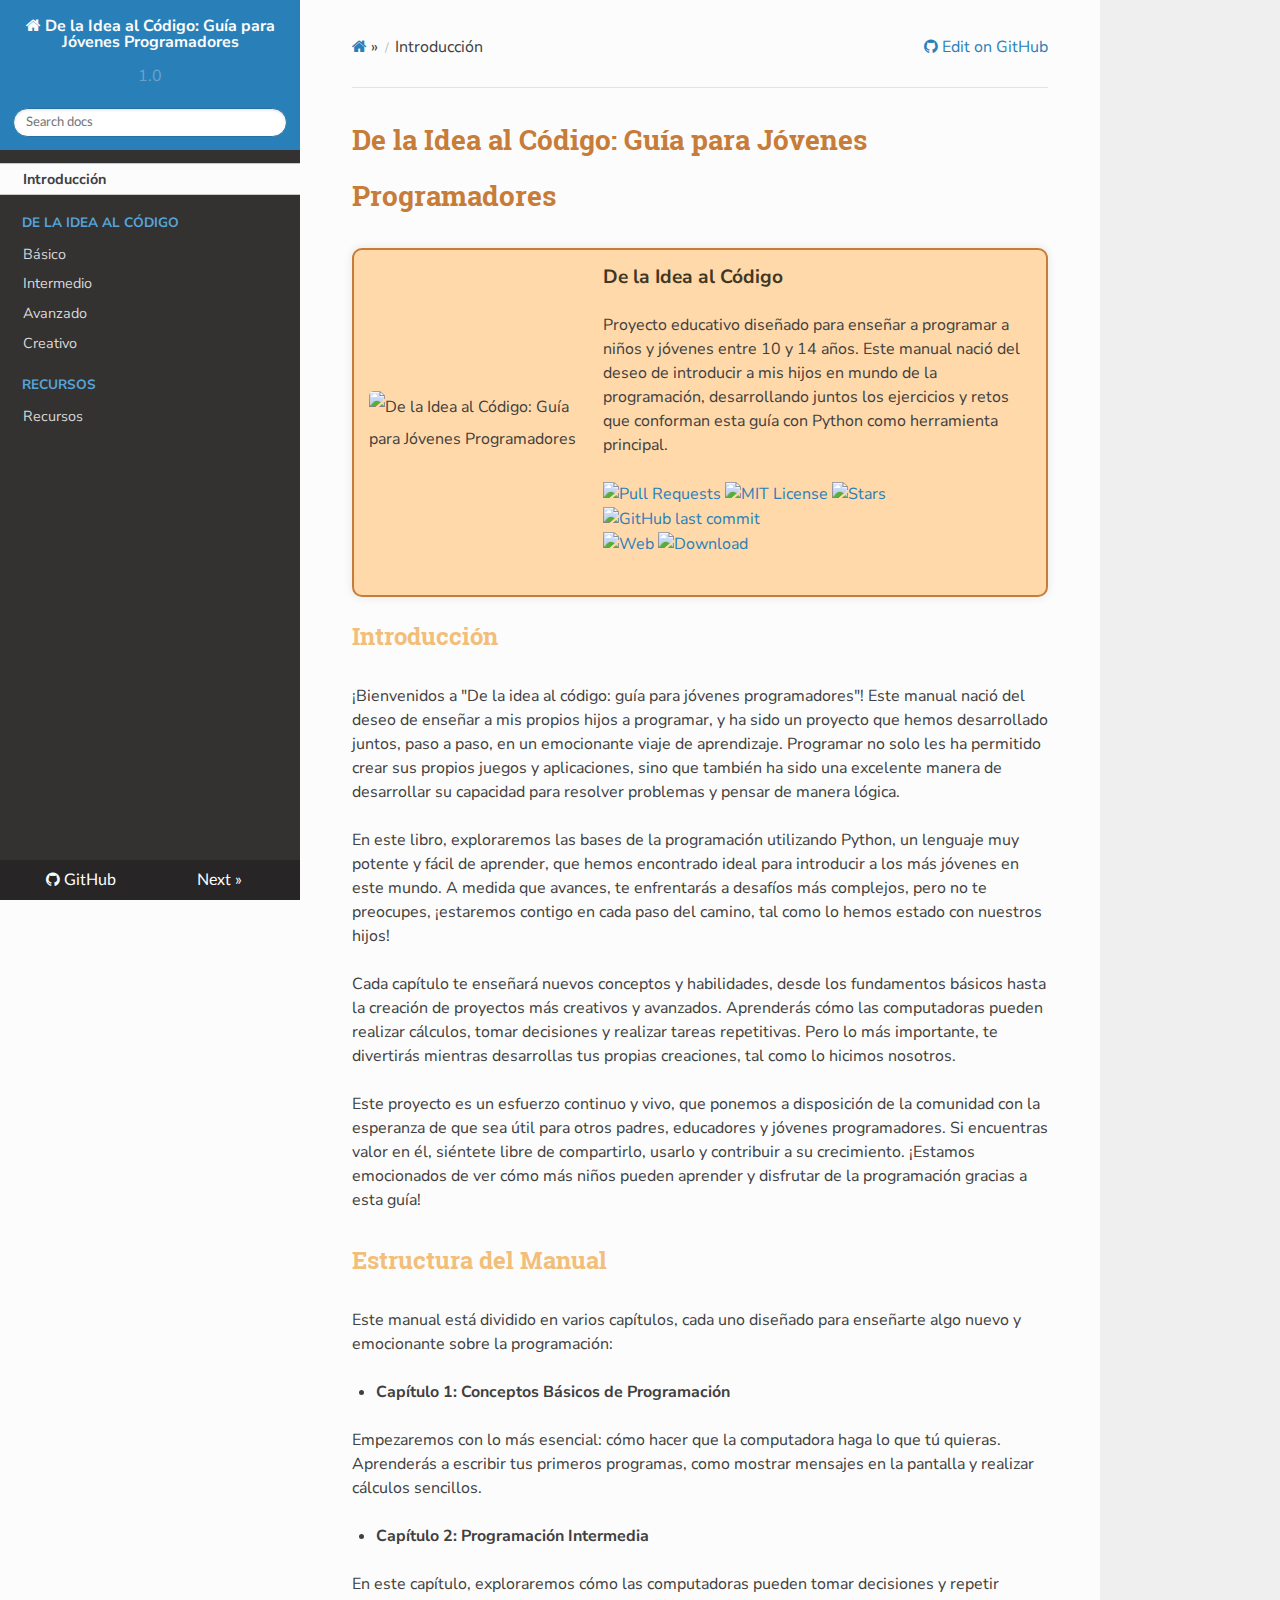
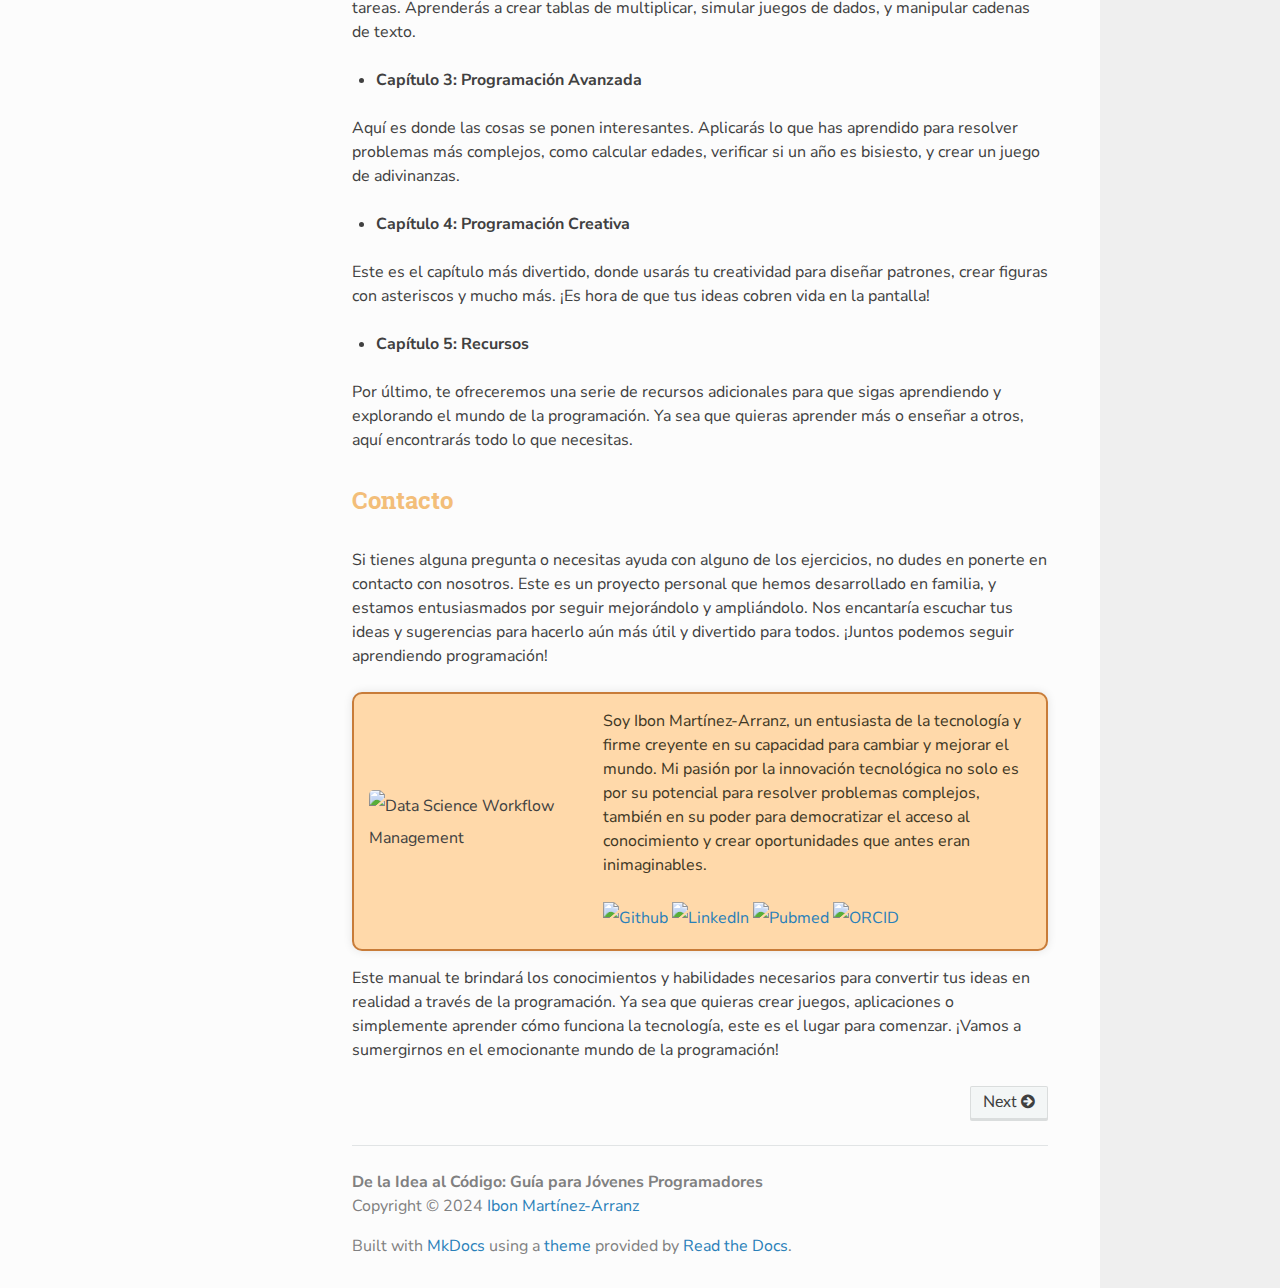
==== index.html @ f032d1ac "Deployed 85b20d2 with MkDocs version: 1.5.2" ====
<!DOCTYPE html>
<html class="writer-html5" lang="en" >
<head>
    <meta charset="utf-8" />
    <meta http-equiv="X-UA-Compatible" content="IE=edge" />
    <meta name="viewport" content="width=device-width, initial-scale=1.0" /><meta name="description" content="De la Idea al Código: Guía para Jóvenes Programadores" /><meta name="author" content="Ibon Martínez-Arranz" /><link rel="canonical" href="https://github.com/imarranz/de-la-idea-al-codigo/index.html" />
      <link rel="shortcut icon" href="img/favicon.ico" />
    <title>De la Idea al Código: Guía para Jóvenes Programadores</title>
    <link rel="stylesheet" href="css/theme.css" />
    <link rel="stylesheet" href="css/theme_extra.css" />
        <link rel="stylesheet" href="https://cdnjs.cloudflare.com/ajax/libs/highlight.js/11.8.0/styles/github.min.css" />
        <link href="css/custom.css" rel="stylesheet" />
    
      <script>
        // Current page data
        var mkdocs_page_name = "Introducci\u00f3n";
        var mkdocs_page_input_path = "index.md";
        var mkdocs_page_url = "/imarranz/de-la-idea-al-codigo/index.html";
      </script>
    
    <!--[if lt IE 9]>
      <script src="js/html5shiv.min.js"></script>
    <![endif]-->
      <script src="https://cdnjs.cloudflare.com/ajax/libs/highlight.js/11.8.0/highlight.min.js"></script>
        <script src="https://cdnjs.cloudflare.com/ajax/libs/highlight.js/11.8.0/languages/yaml.min.js"></script>
        <script src="https://cdnjs.cloudflare.com/ajax/libs/highlight.js/11.8.0/languages/python.min.js"></script>
        <script src="https://cdnjs.cloudflare.com/ajax/libs/highlight.js/11.8.0/languages/bash.min.js"></script>
      <script>hljs.highlightAll();</script> 
</head>

<body class="wy-body-for-nav" role="document">

  <div class="wy-grid-for-nav">
    <nav data-toggle="wy-nav-shift" class="wy-nav-side stickynav">
    <div class="wy-side-scroll">
      <div class="wy-side-nav-search">
          <a href="index.html" class="icon icon-home"> De la Idea al Código: Guía para Jóvenes Programadores
        </a>
        <div class="version">
          1.0
        </div><div role="search">
  <form id ="rtd-search-form" class="wy-form" action="./search.html" method="get">
      <input type="text" name="q" placeholder="Search docs" aria-label="Search docs" title="Type search term here" />
  </form>
</div>
      </div>

      <div class="wy-menu wy-menu-vertical" data-spy="affix" role="navigation" aria-label="Navigation menu">
              <ul class="current">
                <li class="toctree-l1 current"><a class="reference internal current" href="index.html">Introducción</a>
                </li>
              </ul>
              <p class="caption"><span class="caption-text">De la Idea al Código</span></p>
              <ul>
                  <li class="toctree-l1"><a class="reference internal" href="01-basico.html">Básico</a>
                  </li>
                  <li class="toctree-l1"><a class="reference internal" href="02-intermedio.html">Intermedio</a>
                  </li>
                  <li class="toctree-l1"><a class="reference internal" href="03-avanzado.html">Avanzado</a>
                  </li>
                  <li class="toctree-l1"><a class="reference internal" href="04-creativo.html">Creativo</a>
                  </li>
              </ul>
              <p class="caption"><span class="caption-text">Recursos</span></p>
              <ul>
                  <li class="toctree-l1"><a class="reference internal" href="05-recursos.html">Recursos</a>
                  </li>
              </ul>
      </div>
    </div>
    </nav>

    <section data-toggle="wy-nav-shift" class="wy-nav-content-wrap">
      <nav class="wy-nav-top" role="navigation" aria-label="Mobile navigation menu">
          <i data-toggle="wy-nav-top" class="fa fa-bars"></i>
          <a href="index.html">De la Idea al Código: Guía para Jóvenes Programadores</a>
        
      </nav>
      <div class="wy-nav-content">
        <div class="rst-content"><div role="navigation" aria-label="breadcrumbs navigation">
  <ul class="wy-breadcrumbs">
    <li><a href="index.html" class="icon icon-home" aria-label="Docs"></a> &raquo;</li>
      <li class="breadcrumb-item active">Introducción</li>
    <li class="wy-breadcrumbs-aside">
          <a href="https://github.com/imarranz/de-la-idea-al-codigo/edit/master/docs/index.md" class="icon icon-github"> Edit on GitHub</a>
    </li>
  </ul>
  <hr/>
</div>
          <div role="main" class="document" itemscope="itemscope" itemtype="http://schema.org/Article">
            <div class="section" itemprop="articleBody">
              
                <h1 id="de_la_idea_al_codigo_guia_para_jovenes_programadores">De la Idea al Código: Guía para Jóvenes Programadores<a class="headerlink" href="#de_la_idea_al_codigo_guia_para_jovenes_programadores" title="Permanent link">#</a></h1>
<div class="cover">
    <div class="cover-content">
        <div class="cover-image">
            <img src="images/de-la-idea-al-codigo-cover.png" alt="De la Idea al Código: Guía para Jóvenes Programadores" />
        </div>
        <div class="cover-text">
            <p style="color: #403724; font-size: 1.2rem;"><b>De la Idea al Código</b></p>
            <p>Proyecto educativo diseñado para enseñar a programar a niños y jóvenes entre 10 y 14 años. Este manual nació del deseo de introducir a mis hijos en mundo de la programación, desarrollando juntos los ejercicios y retos que conforman esta guía con Python como herramienta principal.</p>
            <p align="left">
            <a href="https://github.com/imarranz/de-la-idea-al-codigo/pulls">
                <img src="https://img.shields.io/badge/PRs-welcome-brightgreen.svg?longCache=true" alt="Pull Requests">
            </a>
            <a href="LICENSE.md">
                <img src="https://img.shields.io/badge/License-MIT-red.svg?longCache=true" alt="MIT License">
            </a>
            <a href="https://github.com/imarranz/de-la-idea-al-codigo">
                <img src="https://img.shields.io/github/stars/imarranz/de-la-idea-al-codigo" alt="Stars"/>
            </a>
            <a href="https://github.com/imarranz/de-la-idea-al-codigo">
                <img src="https://img.shields.io/github/last-commit/imarranz/de-la-idea-al-codigo" alt="GitHub last commit"/><br>
            <a href="https://imarranz.github.io/de-la-idea-al-codigo/">
                <img src="https://img.shields.io/website?url=https%3A%2F%2Fimarranz.github.io%2Fde-la-idea-al-codigo%2F&up_message=De%20la%20Idea%20al%20C%C3%B3digo" alt="Web"/>
            </a>
            <a href="https://drive.google.com/file/d/1BLvfWtKyP23keRZl1EnvCpXd_eIZd3rE/view?usp=drive_link">
                <img src="https://img.shields.io/badge/Google%20Drive-4285F4?logo=googledrive&logoColor=fff" alt="Download"/>
            </a>
            </p>
        </div>
    </div>
</div>

<h2 id="introduccion">Introducción<a class="headerlink" href="#introduccion" title="Permanent link">#</a></h2>
<p>¡Bienvenidos a "De la idea al código: guía para jóvenes programadores"! Este manual nació del deseo de enseñar a mis propios hijos a programar, y ha sido un proyecto que hemos desarrollado juntos, paso a paso, en un emocionante viaje de aprendizaje. Programar no solo les ha permitido crear sus propios juegos y aplicaciones, sino que también ha sido una excelente manera de desarrollar su capacidad para resolver problemas y pensar de manera lógica.</p>
<p>En este libro, exploraremos las bases de la programación utilizando Python, un lenguaje muy potente y fácil de aprender, que hemos encontrado ideal para introducir a los más jóvenes en este mundo. A medida que avances, te enfrentarás a desafíos más complejos, pero no te preocupes, ¡estaremos contigo en cada paso del camino, tal como lo hemos estado con nuestros hijos!</p>
<p>Cada capítulo te enseñará nuevos conceptos y habilidades, desde los fundamentos básicos hasta la creación de proyectos más creativos y avanzados. Aprenderás cómo las computadoras pueden realizar cálculos, tomar decisiones y realizar tareas repetitivas. Pero lo más importante, te divertirás mientras desarrollas tus propias creaciones, tal como lo hicimos nosotros.</p>
<p>Este proyecto es un esfuerzo continuo y vivo, que ponemos a disposición de la comunidad con la esperanza de que sea útil para otros padres, educadores y jóvenes programadores. Si encuentras valor en él, siéntete libre de compartirlo, usarlo y contribuir a su crecimiento. ¡Estamos emocionados de ver cómo más niños pueden aprender y disfrutar de la programación gracias a esta guía!</p>
<h2 id="estructura_del_manual">Estructura del Manual<a class="headerlink" href="#estructura_del_manual" title="Permanent link">#</a></h2>
<p>Este manual está dividido en varios capítulos, cada uno diseñado para enseñarte algo nuevo y emocionante sobre la programación:</p>
<ul>
<li><strong>Capítulo 1: Conceptos Básicos de Programación</strong></li>
</ul>
<p>Empezaremos con lo más esencial: cómo hacer que la computadora haga lo que tú quieras. Aprenderás a escribir tus primeros programas, como mostrar mensajes en la pantalla y realizar cálculos sencillos.</p>
<ul>
<li><strong>Capítulo 2: Programación Intermedia</strong></li>
</ul>
<p>En este capítulo, exploraremos cómo las computadoras pueden tomar decisiones y repetir tareas. Aprenderás a crear tablas de multiplicar, simular juegos de dados, y manipular cadenas de texto.</p>
<ul>
<li><strong>Capítulo 3: Programación Avanzada</strong></li>
</ul>
<p>Aquí es donde las cosas se ponen interesantes. Aplicarás lo que has aprendido para resolver problemas más complejos, como calcular edades, verificar si un año es bisiesto, y crear un juego de adivinanzas.</p>
<ul>
<li><strong>Capítulo 4: Programación Creativa</strong></li>
</ul>
<p>Este es el capítulo más divertido, donde usarás tu creatividad para diseñar patrones, crear figuras con asteriscos y mucho más. ¡Es hora de que tus ideas cobren vida en la pantalla!</p>
<ul>
<li><strong>Capítulo 5: Recursos</strong></li>
</ul>
<p>Por último, te ofreceremos una serie de recursos adicionales para que sigas aprendiendo y explorando el mundo de la programación. Ya sea que quieras aprender más o enseñar a otros, aquí encontrarás todo lo que necesitas.</p>
<h2 id="contacto">Contacto<a class="headerlink" href="#contacto" title="Permanent link">#</a></h2>
<p>Si tienes alguna pregunta o necesitas ayuda con alguno de los ejercicios, no dudes en ponerte en contacto con nosotros. Este es un proyecto personal que hemos desarrollado en familia, y estamos entusiasmados por seguir mejorándolo y ampliándolo. Nos encantaría escuchar tus ideas y sugerencias para hacerlo aún más útil y divertido para todos. ¡Juntos podemos seguir aprendiendo programación!</p>
<div class="cover">
    <div class="cover-content">
        <div class="cover-image">
            <img src="https://avatars.githubusercontent.com/u/37185918?v=4" alt="Data Science Workflow Management" />
        </div>
        <div class="cover-text">
          <p style="color: #403724; font-size: 1.0rem;">Soy Ibon Martínez-Arranz, un entusiasta de la tecnología y firme creyente en su capacidad para cambiar y mejorar el mundo. Mi pasión por la innovación tecnológica no solo es por su potencial para resolver problemas complejos, también en su poder para democratizar el acceso al conocimiento y crear oportunidades que antes eran inimaginables.</p>
            <a href="https://github.com/imarranz">
                <img alt="Github" src="https://img.shields.io/badge/GitHub-FFFFFF.svg?&style=for-the-badge&logo=Github&logoColor=black" />
            </a>
            <a href="https://www.linkedin.com/in/ibon-martinez-arranz/">
                <img alt="LinkedIn" src="https://img.shields.io/badge/LinkedIn-blue?style=for-the-badge&logo=linkedin&logoColor=white" />
            </a>
            <a href="https://pubmed.ncbi.nlm.nih.gov/?term=ibon+Martinez-Arranz">
                <img alt="Pubmed" src="https://img.shields.io/badge/PubMed-326599.svg?&style=for-the-badge&logo=Pubmed&logoColor=white" />
            </a>
            <a href="https://orcid.org/0000-0001-9483-8426">
                <img alt="ORCID" src="https://img.shields.io/badge/ORCID-A5CD39.svg?&style=for-the-badge&logo=ORCID&logoColor=white" />
            </a>
        </div>
    </div>
</div>

<p>Este manual te brindará los conocimientos y habilidades necesarios para convertir tus ideas en realidad a través de la programación. Ya sea que quieras crear juegos, aplicaciones o simplemente aprender cómo funciona la tecnología, este es el lugar para comenzar. ¡Vamos a sumergirnos en el emocionante mundo de la programación!</p>
              
            </div>
          </div><footer>
    <div class="rst-footer-buttons" role="navigation" aria-label="Footer Navigation">
        <a href="01-basico.html" class="btn btn-neutral float-right" title="Básico">Next <span class="icon icon-circle-arrow-right"></span></a>
    </div>

  <hr/>

  <div role="contentinfo">
    <!-- Copyright etc -->
      <p><b>De la Idea al Código: Guía para Jóvenes Programadores</b> <br>Copyright &#169; 2024 <a href="https://github.com/imarranz">Ibon Martínez-Arranz</a><br></p>
  </div>

  Built with <a href="https://www.mkdocs.org/">MkDocs</a> using a <a href="https://github.com/readthedocs/sphinx_rtd_theme">theme</a> provided by <a href="https://readthedocs.org">Read the Docs</a>.
</footer>
          
        </div>
      </div>

    </section>

  </div>

  <div class="rst-versions" role="note" aria-label="Versions">
  <span class="rst-current-version" data-toggle="rst-current-version">
    
        <span>
          <a href="https://github.com/imarranz/de-la-idea-al-codigo" class="fa fa-github" style="color: #fcfcfc"> GitHub</a>
        </span>
    
    
    
      <span><a href="01-basico.html" style="color: #fcfcfc">Next &raquo;</a></span>
    
  </span>
</div>
    <script src="js/jquery-3.6.0.min.js"></script>
    <script>var base_url = ".";</script>
    <script src="js/theme_extra.js"></script>
    <script src="js/theme.js"></script>
      <script src="https://cdnjs.cloudflare.com/ajax/libs/mathjax/2.7.0/MathJax.js?config=TeX-MML-AM_CHTML"></script>
      <script src="search/main.js"></script>
    <script>
        jQuery(function () {
            SphinxRtdTheme.Navigation.enable(true);
        });
    </script>

</body>
</html>

<!--
MkDocs version : 1.5.2
Build Date UTC : 2024-08-28 12:22:52.993693+00:00
-->
---- css/theme.css ----
/*
 * This file is copied from the upstream ReadTheDocs Sphinx
 * theme. To aid upgradability this file should *not* be edited.
 * modifications we need should be included in theme_extra.css.
 *
 * https://github.com/readthedocs/sphinx_rtd_theme
 */

 /* sphinx_rtd_theme version 1.2.0 | MIT license */
html{box-sizing:border-box}*,:after,:before{box-sizing:inherit}article,aside,details,figcaption,figure,footer,header,hgroup,nav,section{display:block}audio,canvas,video{display:inline-block;*display:inline;*zoom:1}[hidden],audio:not([controls]){display:none}*{-webkit-box-sizing:border-box;-moz-box-sizing:border-box;box-sizing:border-box}html{font-size:100%;-webkit-text-size-adjust:100%;-ms-text-size-adjust:100%}body{margin:0}a:active,a:hover{outline:0}abbr[title]{border-bottom:1px dotted}b,strong{font-weight:700}blockquote{margin:0}dfn{font-style:italic}ins{background:#ff9;text-decoration:none}ins,mark{color:#000}mark{background:#ff0;font-style:italic;font-weight:700}.rst-content code,.rst-content tt,code,kbd,pre,samp{font-family:monospace,serif;_font-family:courier new,monospace;font-size:1em}pre{white-space:pre}q{quotes:none}q:after,q:before{content:"";content:none}small{font-size:85%}sub,sup{font-size:75%;line-height:0;position:relative;vertical-align:baseline}sup{top:-.5em}sub{bottom:-.25em}dl,ol,ul{margin:0;padding:0;list-style:none;list-style-image:none}li{list-style:none}dd{margin:0}img{border:0;-ms-interpolation-mode:bicubic;vertical-align:middle;max-width:100%}svg:not(:root){overflow:hidden}figure,form{margin:0}label{cursor:pointer}button,input,select,textarea{font-size:100%;margin:0;vertical-align:baseline;*vertical-align:middle}button,input{line-height:normal}button,input[type=button],input[type=reset],input[type=submit]{cursor:pointer;-webkit-appearance:button;*overflow:visible}button[disabled],input[disabled]{cursor:default}input[type=search]{-webkit-appearance:textfield;-moz-box-sizing:content-box;-webkit-box-sizing:content-box;box-sizing:content-box}textarea{resize:vertical}table{border-collapse:collapse;border-spacing:0}td{vertical-align:top}.chromeframe{margin:.2em 0;background:#ccc;color:#000;padding:.2em 0}.ir{display:block;border:0;text-indent:-999em;overflow:hidden;background-color:transparent;background-repeat:no-repeat;text-align:left;direction:ltr;*line-height:0}.ir br{display:none}.hidden{display:none!important;visibility:hidden}.visuallyhidden{border:0;clip:rect(0 0 0 0);height:1px;margin:-1px;overflow:hidden;padding:0;position:absolute;width:1px}.visuallyhidden.focusable:active,.visuallyhidden.focusable:focus{clip:auto;height:auto;margin:0;overflow:visible;position:static;width:auto}.invisible{visibility:hidden}.relative{position:relative}big,small{font-size:100%}@media print{body,html,section{background:none!important}*{box-shadow:none!important;text-shadow:none!important;filter:none!important;-ms-filter:none!important}a,a:visited{text-decoration:underline}.ir a:after,a[href^="#"]:after,a[href^="javascript:"]:after{content:""}blockquote,pre{page-break-inside:avoid}thead{display:table-header-group}img,tr{page-break-inside:avoid}img{max-width:100%!important}@page{margin:.5cm}.rst-content .toctree-wrapper>p.caption,h2,h3,p{orphans:3;widows:3}.rst-content .toctree-wrapper>p.caption,h2,h3{page-break-after:avoid}}.btn,.fa:before,.icon:before,.rst-content .admonition,.rst-content .admonition-title:before,.rst-content .admonition-todo,.rst-content .attention,.rst-content .caution,.rst-content .code-block-caption .headerlink:before,.rst-content .danger,.rst-content .eqno .headerlink:before,.rst-content .error,.rst-content .hint,.rst-content .important,.rst-content .note,.rst-content .seealso,.rst-content .tip,.rst-content .warning,.rst-content code.download span:first-child:before,.rst-content dl dt .headerlink:before,.rst-content h1 .headerlink:before,.rst-content h2 .headerlink:before,.rst-content h3 .headerlink:before,.rst-content h4 .headerlink:before,.rst-content h5 .headerlink:before,.rst-content h6 .headerlink:before,.rst-content p.caption .headerlink:before,.rst-content p .headerlink:before,.rst-content table>caption .headerlink:before,.rst-content tt.download span:first-child:before,.wy-alert,.wy-dropdown .caret:before,.wy-inline-validate.wy-inline-validate-danger .wy-input-context:before,.wy-inline-validate.wy-inline-validate-info .wy-input-context:before,.wy-inline-validate.wy-inline-validate-success .wy-input-context:before,.wy-inline-validate.wy-inline-validate-warning .wy-input-context:before,.wy-menu-vertical li.current>a button.toctree-expand:before,.wy-menu-vertical li.on a button.toctree-expand:before,.wy-menu-vertical li button.toctree-expand:before,input[type=color],input[type=date],input[type=datetime-local],input[type=datetime],input[type=email],input[type=month],input[type=number],input[type=password],input[type=search],input[type=tel],input[type=text],input[type=time],input[type=url],input[type=week],select,textarea{-webkit-font-smoothing:antialiased}.clearfix{*zoom:1}.clearfix:after,.clearfix:before{display:table;content:""}.clearfix:after{clear:both}/*!
 *  Font Awesome 4.7.0 by @davegandy - http://fontawesome.io - @fontawesome
 *  License - http://fontawesome.io/license (Font: SIL OFL 1.1, CSS: MIT License)
 */@font-face{font-family:FontAwesome;src:url(fonts/fontawesome-webfont.eot?674f50d287a8c48dc19ba404d20fe713);src:url(fonts/fontawesome-webfont.eot?674f50d287a8c48dc19ba404d20fe713?#iefix&v=4.7.0) format("embedded-opentype"),url(fonts/fontawesome-webfont.woff2?af7ae505a9eed503f8b8e6982036873e) format("woff2"),url(fonts/fontawesome-webfont.woff?fee66e712a8a08eef5805a46892932ad) format("woff"),url(fonts/fontawesome-webfont.ttf?b06871f281fee6b241d60582ae9369b9) format("truetype"),url(fonts/fontawesome-webfont.svg?912ec66d7572ff821749319396470bde#fontawesomeregular) format("svg");font-weight:400;font-style:normal}.fa,.icon,.rst-content .admonition-title,.rst-content .code-block-caption .headerlink,.rst-content .eqno .headerlink,.rst-content code.download span:first-child,.rst-content dl dt .headerlink,.rst-content h1 .headerlink,.rst-content h2 .headerlink,.rst-content h3 .headerlink,.rst-content h4 .headerlink,.rst-content h5 .headerlink,.rst-content h6 .headerlink,.rst-content p.caption .headerlink,.rst-content p .headerlink,.rst-content table>caption .headerlink,.rst-content tt.download span:first-child,.wy-menu-vertical li.current>a button.toctree-expand,.wy-menu-vertical li.on a button.toctree-expand,.wy-menu-vertical li button.toctree-expand{display:inline-block;font:normal normal normal 14px/1 FontAwesome;font-size:inherit;text-rendering:auto;-webkit-font-smoothing:antialiased;-moz-osx-font-smoothing:grayscale}.fa-lg{font-size:1.33333em;line-height:.75em;vertical-align:-15%}.fa-2x{font-size:2em}.fa-3x{font-size:3em}.fa-4x{font-size:4em}.fa-5x{font-size:5em}.fa-fw{width:1.28571em;text-align:center}.fa-ul{padding-left:0;margin-left:2.14286em;list-style-type:none}.fa-ul>li{position:relative}.fa-li{position:absolute;left:-2.14286em;width:2.14286em;top:.14286em;text-align:center}.fa-li.fa-lg{left:-1.85714em}.fa-border{padding:.2em .25em .15em;border:.08em solid #eee;border-radius:.1em}.fa-pull-left{float:left}.fa-pull-right{float:right}.fa-pull-left.icon,.fa.fa-pull-left,.rst-content .code-block-caption .fa-pull-left.headerlink,.rst-content .eqno .fa-pull-left.headerlink,.rst-content .fa-pull-left.admonition-title,.rst-content code.download span.fa-pull-left:first-child,.rst-content dl dt .fa-pull-left.headerlink,.rst-content h1 .fa-pull-left.headerlink,.rst-content h2 .fa-pull-left.headerlink,.rst-content h3 .fa-pull-left.headerlink,.rst-content h4 .fa-pull-left.headerlink,.rst-content h5 .fa-pull-left.headerlink,.rst-content h6 .fa-pull-left.headerlink,.rst-content p .fa-pull-left.headerlink,.rst-content table>caption .fa-pull-left.headerlink,.rst-content tt.download span.fa-pull-left:first-child,.wy-menu-vertical li.current>a button.fa-pull-left.toctree-expand,.wy-menu-vertical li.on a button.fa-pull-left.toctree-expand,.wy-menu-vertical li button.fa-pull-left.toctree-expand{margin-right:.3em}.fa-pull-right.icon,.fa.fa-pull-right,.rst-content .code-block-caption .fa-pull-right.headerlink,.rst-content .eqno .fa-pull-right.headerlink,.rst-content .fa-pull-right.admonition-title,.rst-content code.download span.fa-pull-right:first-child,.rst-content dl dt .fa-pull-right.headerlink,.rst-content h1 .fa-pull-right.headerlink,.rst-content h2 .fa-pull-right.headerlink,.rst-content h3 .fa-pull-right.headerlink,.rst-content h4 .fa-pull-right.headerlink,.rst-content h5 .fa-pull-right.headerlink,.rst-content h6 .fa-pull-right.headerlink,.rst-content p .fa-pull-right.headerlink,.rst-content table>caption .fa-pull-right.headerlink,.rst-content tt.download span.fa-pull-right:first-child,.wy-menu-vertical li.current>a button.fa-pull-right.toctree-expand,.wy-menu-vertical li.on a button.fa-pull-right.toctree-expand,.wy-menu-vertical li button.fa-pull-right.toctree-expand{margin-left:.3em}.pull-right{float:right}.pull-left{float:left}.fa.pull-left,.pull-left.icon,.rst-content .code-block-caption .pull-left.headerlink,.rst-content .eqno .pull-left.headerlink,.rst-content .pull-left.admonition-title,.rst-content code.download span.pull-left:first-child,.rst-content dl dt .pull-left.headerlink,.rst-content h1 .pull-left.headerlink,.rst-content h2 .pull-left.headerlink,.rst-content h3 .pull-left.headerlink,.rst-content h4 .pull-left.headerlink,.rst-content h5 .pull-left.headerlink,.rst-content h6 .pull-left.headerlink,.rst-content p .pull-left.headerlink,.rst-content table>caption .pull-left.headerlink,.rst-content tt.download span.pull-left:first-child,.wy-menu-vertical li.current>a button.pull-left.toctree-expand,.wy-menu-vertical li.on a button.pull-left.toctree-expand,.wy-menu-vertical li button.pull-left.toctree-expand{margin-right:.3em}.fa.pull-right,.pull-right.icon,.rst-content .code-block-caption .pull-right.headerlink,.rst-content .eqno .pull-right.headerlink,.rst-content .pull-right.admonition-title,.rst-content code.download span.pull-right:first-child,.rst-content dl dt .pull-right.headerlink,.rst-content h1 .pull-right.headerlink,.rst-content h2 .pull-right.headerlink,.rst-content h3 .pull-right.headerlink,.rst-content h4 .pull-right.headerlink,.rst-content h5 .pull-right.headerlink,.rst-content h6 .pull-right.headerlink,.rst-content p .pull-right.headerlink,.rst-content table>caption .pull-right.headerlink,.rst-content tt.download span.pull-right:first-child,.wy-menu-vertical li.current>a button.pull-right.toctree-expand,.wy-menu-vertical li.on a button.pull-right.toctree-expand,.wy-menu-vertical li button.pull-right.toctree-expand{margin-left:.3em}.fa-spin{-webkit-animation:fa-spin 2s linear infinite;animation:fa-spin 2s linear infinite}.fa-pulse{-webkit-animation:fa-spin 1s steps(8) infinite;animation:fa-spin 1s steps(8) infinite}@-webkit-keyframes fa-spin{0%{-webkit-transform:rotate(0deg);transform:rotate(0deg)}to{-webkit-transform:rotate(359deg);transform:rotate(359deg)}}@keyframes fa-spin{0%{-webkit-transform:rotate(0deg);transform:rotate(0deg)}to{-webkit-transform:rotate(359deg);transform:rotate(359deg)}}.fa-rotate-90{-ms-filter:"progid:DXImageTransform.Microsoft.BasicImage(rotation=1)";-webkit-transform:rotate(90deg);-ms-transform:rotate(90deg);transform:rotate(90deg)}.fa-rotate-180{-ms-filter:"progid:DXImageTransform.Microsoft.BasicImage(rotation=2)";-webkit-transform:rotate(180deg);-ms-transform:rotate(180deg);transform:rotate(180deg)}.fa-rotate-270{-ms-filter:"progid:DXImageTransform.Microsoft.BasicImage(rotation=3)";-webkit-transform:rotate(270deg);-ms-transform:rotate(270deg);transform:rotate(270deg)}.fa-flip-horizontal{-ms-filter:"progid:DXImageTransform.Microsoft.BasicImage(rotation=0, mirror=1)";-webkit-transform:scaleX(-1);-ms-transform:scaleX(-1);transform:scaleX(-1)}.fa-flip-vertical{-ms-filter:"progid:DXImageTransform.Microsoft.BasicImage(rotation=2, mirror=1)";-webkit-transform:scaleY(-1);-ms-transform:scaleY(-1);transform:scaleY(-1)}:root .fa-flip-horizontal,:root .fa-flip-vertical,:root .fa-rotate-90,:root .fa-rotate-180,:root .fa-rotate-270{filter:none}.fa-stack{position:relative;display:inline-block;width:2em;height:2em;line-height:2em;vertical-align:middle}.fa-stack-1x,.fa-stack-2x{position:absolute;left:0;width:100%;text-align:center}.fa-stack-1x{line-height:inherit}.fa-stack-2x{font-size:2em}.fa-inverse{color:#fff}.fa-glass:before{content:""}.fa-music:before{content:""}.fa-search:before,.icon-search:before{content:""}.fa-envelope-o:before{content:""}.fa-heart:before{content:""}.fa-star:before{content:""}.fa-star-o:before{content:""}.fa-user:before{content:""}.fa-film:before{content:""}.fa-th-large:before{content:""}.fa-th:before{content:""}.fa-th-list:before{content:""}.fa-check:before{content:""}.fa-close:before,.fa-remove:before,.fa-times:before{content:""}.fa-search-plus:before{content:""}.fa-search-minus:before{content:""}.fa-power-off:before{content:""}.fa-signal:before{content:""}.fa-cog:before,.fa-gear:before{content:""}.fa-trash-o:before{content:""}.fa-home:before,.icon-home:before{content:""}.fa-file-o:before{content:""}.fa-clock-o:before{content:""}.fa-road:before{content:""}.fa-download:before,.rst-content code.download span:first-child:before,.rst-content tt.download span:first-child:before{content:""}.fa-arrow-circle-o-down:before{content:""}.fa-arrow-circle-o-up:before{content:""}.fa-inbox:before{content:""}.fa-play-circle-o:before{content:""}.fa-repeat:before,.fa-rotate-right:before{content:""}.fa-refresh:before{content:""}.fa-list-alt:before{content:""}.fa-lock:before{content:""}.fa-flag:before{content:""}.fa-headphones:before{content:""}.fa-volume-off:before{content:""}.fa-volume-down:before{content:""}.fa-volume-up:before{content:""}.fa-qrcode:before{content:""}.fa-barcode:before{content:""}.fa-tag:before{content:""}.fa-tags:before{content:""}.fa-book:before,.icon-book:before{content:""}.fa-bookmark:before{content:""}.fa-print:before{content:""}.fa-camera:before{content:""}.fa-font:before{content:""}.fa-bold:before{content:""}.fa-italic:before{content:""}.fa-text-height:before{content:""}.fa-text-width:before{content:""}.fa-align-left:before{content:""}.fa-align-center:before{content:""}.fa-align-right:before{content:""}.fa-align-justify:before{content:""}.fa-list:before{content:""}.fa-dedent:before,.fa-outdent:before{content:""}.fa-indent:before{content:""}.fa-video-camera:before{content:""}.fa-image:before,.fa-photo:before,.fa-picture-o:before{content:""}.fa-pencil:before{content:""}.fa-map-marker:before{content:""}.fa-adjust:before{content:""}.fa-tint:before{content:""}.fa-edit:before,.fa-pencil-square-o:before{content:""}.fa-share-square-o:before{content:""}.fa-check-square-o:before{content:""}.fa-arrows:before{content:""}.fa-step-backward:before{content:""}.fa-fast-backward:before{content:""}.fa-backward:before{content:""}.fa-play:before{content:""}.fa-pause:before{content:""}.fa-stop:before{content:""}.fa-forward:before{content:""}.fa-fast-forward:before{content:""}.fa-step-forward:before{content:""}.fa-eject:before{content:""}.fa-chevron-left:before{content:""}.fa-chevron-right:before{content:""}.fa-plus-circle:before{content:""}.fa-minus-circle:before{content:""}.fa-times-circle:before,.wy-inline-validate.wy-inline-validate-danger .wy-input-context:before{content:""}.fa-check-circle:before,.wy-inline-validate.wy-inline-validate-success .wy-input-context:before{content:""}.fa-question-circle:before{content:""}.fa-info-circle:before{content:""}.fa-crosshairs:before{content:""}.fa-times-circle-o:before{content:""}.fa-check-circle-o:before{content:""}.fa-ban:before{content:""}.fa-arrow-left:before{content:""}.fa-arrow-right:before{content:""}.fa-arrow-up:before{content:""}.fa-arrow-down:before{content:""}.fa-mail-forward:before,.fa-share:before{content:""}.fa-expand:before{content:""}.fa-compress:before{content:""}.fa-plus:before{content:""}.fa-minus:before{content:""}.fa-asterisk:before{content:""}.fa-exclamation-circle:before,.rst-content .admonition-title:before,.wy-inline-validate.wy-inline-validate-info .wy-input-context:before,.wy-inline-validate.wy-inline-validate-warning .wy-input-context:before{content:""}.fa-gift:before{content:""}.fa-leaf:before{content:""}.fa-fire:before,.icon-fire:before{content:""}.fa-eye:before{content:""}.fa-eye-slash:before{content:""}.fa-exclamation-triangle:before,.fa-warning:before{content:""}.fa-plane:before{content:""}.fa-calendar:before{content:""}.fa-random:before{content:""}.fa-comment:before{content:""}.fa-magnet:before{content:""}.fa-chevron-up:before{content:""}.fa-chevron-down:before{content:""}.fa-retweet:before{content:""}.fa-shopping-cart:before{content:""}.fa-folder:before{content:""}.fa-folder-open:before{content:""}.fa-arrows-v:before{content:""}.fa-arrows-h:before{content:""}.fa-bar-chart-o:before,.fa-bar-chart:before{content:""}.fa-twitter-square:before{content:""}.fa-facebook-square:before{content:""}.fa-camera-retro:before{content:""}.fa-key:before{content:""}.fa-cogs:before,.fa-gears:before{content:""}.fa-comments:before{content:""}.fa-thumbs-o-up:before{content:""}.fa-thumbs-o-down:before{content:""}.fa-star-half:before{content:""}.fa-heart-o:before{content:""}.fa-sign-out:before{content:""}.fa-linkedin-square:before{content:""}.fa-thumb-tack:before{content:""}.fa-external-link:before{content:""}.fa-sign-in:before{content:""}.fa-trophy:before{content:""}.fa-github-square:before{content:""}.fa-upload:before{content:""}.fa-lemon-o:before{content:""}.fa-phone:before{content:""}.fa-square-o:before{content:""}.fa-bookmark-o:before{content:""}.fa-phone-square:before{content:""}.fa-twitter:before{content:""}.fa-facebook-f:before,.fa-facebook:before{content:""}.fa-github:before,.icon-github:before{content:""}.fa-unlock:before{content:""}.fa-credit-card:before{content:""}.fa-feed:before,.fa-rss:before{content:""}.fa-hdd-o:before{content:""}.fa-bullhorn:before{content:""}.fa-bell:before{content:""}.fa-certificate:before{content:""}.fa-hand-o-right:before{content:""}.fa-hand-o-left:before{content:""}.fa-hand-o-up:before{content:""}.fa-hand-o-down:before{content:""}.fa-arrow-circle-left:before,.icon-circle-arrow-left:before{content:""}.fa-arrow-circle-right:before,.icon-circle-arrow-right:before{content:""}.fa-arrow-circle-up:before{content:""}.fa-arrow-circle-down:before{content:""}.fa-globe:before{content:""}.fa-wrench:before{content:""}.fa-tasks:before{content:""}.fa-filter:before{content:""}.fa-briefcase:before{content:""}.fa-arrows-alt:before{content:""}.fa-group:before,.fa-users:before{content:""}.fa-chain:before,.fa-link:before,.icon-link:before{content:""}.fa-cloud:before{content:""}.fa-flask:before{content:""}.fa-cut:before,.fa-scissors:before{content:""}.fa-copy:before,.fa-files-o:before{content:""}.fa-paperclip:before{content:""}.fa-floppy-o:before,.fa-save:before{content:""}.fa-square:before{content:""}.fa-bars:before,.fa-navicon:before,.fa-reorder:before{content:""}.fa-list-ul:before{content:""}.fa-list-ol:before{content:""}.fa-strikethrough:before{content:""}.fa-underline:before{content:""}.fa-table:before{content:""}.fa-magic:before{content:""}.fa-truck:before{content:""}.fa-pinterest:before{content:""}.fa-pinterest-square:before{content:""}.fa-google-plus-square:before{content:""}.fa-google-plus:before{content:""}.fa-money:before{content:""}.fa-caret-down:before,.icon-caret-down:before,.wy-dropdown .caret:before{content:""}.fa-caret-up:before{content:""}.fa-caret-left:before{content:""}.fa-caret-right:before{content:""}.fa-columns:before{content:""}.fa-sort:before,.fa-unsorted:before{content:""}.fa-sort-desc:before,.fa-sort-down:before{content:""}.fa-sort-asc:before,.fa-sort-up:before{content:""}.fa-envelope:before{content:""}.fa-linkedin:before{content:""}.fa-rotate-left:before,.fa-undo:before{content:""}.fa-gavel:before,.fa-legal:before{content:""}.fa-dashboard:before,.fa-tachometer:before{content:""}.fa-comment-o:before{content:""}.fa-comments-o:before{content:""}.fa-bolt:before,.fa-flash:before{content:""}.fa-sitemap:before{content:""}.fa-umbrella:before{content:""}.fa-clipboard:before,.fa-paste:before{content:""}.fa-lightbulb-o:before{content:""}.fa-exchange:before{content:""}.fa-cloud-download:before{content:""}.fa-cloud-upload:before{content:""}.fa-user-md:before{content:""}.fa-stethoscope:before{content:""}.fa-suitcase:before{content:""}.fa-bell-o:before{content:""}.fa-coffee:before{content:""}.fa-cutlery:before{content:""}.fa-file-text-o:before{content:""}.fa-building-o:before{content:""}.fa-hospital-o:before{content:""}.fa-ambulance:before{content:""}.fa-medkit:before{content:""}.fa-fighter-jet:before{content:""}.fa-beer:before{content:""}.fa-h-square:before{content:""}.fa-plus-square:before{content:""}.fa-angle-double-left:before{content:""}.fa-angle-double-right:before{content:""}.fa-angle-double-up:before{content:""}.fa-angle-double-down:before{content:""}.fa-angle-left:before{content:""}.fa-angle-right:before{content:""}.fa-angle-up:before{content:""}.fa-angle-down:before{content:""}.fa-desktop:before{content:""}.fa-laptop:before{content:""}.fa-tablet:before{content:""}.fa-mobile-phone:before,.fa-mobile:before{content:""}.fa-circle-o:before{content:""}.fa-quote-left:before{content:""}.fa-quote-right:before{content:""}.fa-spinner:before{content:""}.fa-circle:before{content:""}.fa-mail-reply:before,.fa-reply:before{content:""}.fa-github-alt:before{content:""}.fa-folder-o:before{content:""}.fa-folder-open-o:before{content:""}.fa-smile-o:before{content:""}.fa-frown-o:before{content:""}.fa-meh-o:before{content:""}.fa-gamepad:before{content:""}.fa-keyboard-o:before{content:""}.fa-flag-o:before{content:""}.fa-flag-checkered:before{content:""}.fa-terminal:before{content:""}.fa-code:before{content:""}.fa-mail-reply-all:before,.fa-reply-all:before{content:""}.fa-star-half-empty:before,.fa-star-half-full:before,.fa-star-half-o:before{content:""}.fa-location-arrow:before{content:""}.fa-crop:before{content:""}.fa-code-fork:before{content:""}.fa-chain-broken:before,.fa-unlink:before{content:""}.fa-question:before{content:""}.fa-info:before{content:""}.fa-exclamation:before{content:""}.fa-superscript:before{content:""}.fa-subscript:before{content:""}.fa-eraser:before{content:""}.fa-puzzle-piece:before{content:""}.fa-microphone:before{content:""}.fa-microphone-slash:before{content:""}.fa-shield:before{content:""}.fa-calendar-o:before{content:""}.fa-fire-extinguisher:before{content:""}.fa-rocket:before{content:""}.fa-maxcdn:before{content:""}.fa-chevron-circle-left:before{content:""}.fa-chevron-circle-right:before{content:""}.fa-chevron-circle-up:before{content:""}.fa-chevron-circle-down:before{content:""}.fa-html5:before{content:""}.fa-css3:before{content:""}.fa-anchor:before{content:""}.fa-unlock-alt:before{content:""}.fa-bullseye:before{content:""}.fa-ellipsis-h:before{content:""}.fa-ellipsis-v:before{content:""}.fa-rss-square:before{content:""}.fa-play-circle:before{content:""}.fa-ticket:before{content:""}.fa-minus-square:before{content:""}.fa-minus-square-o:before,.wy-menu-vertical li.current>a button.toctree-expand:before,.wy-menu-vertical li.on a button.toctree-expand:before{content:""}.fa-level-up:before{content:""}.fa-level-down:before{content:""}.fa-check-square:before{content:""}.fa-pencil-square:before{content:""}.fa-external-link-square:before{content:""}.fa-share-square:before{content:""}.fa-compass:before{content:""}.fa-caret-square-o-down:before,.fa-toggle-down:before{content:""}.fa-caret-square-o-up:before,.fa-toggle-up:before{content:""}.fa-caret-square-o-right:before,.fa-toggle-right:before{content:""}.fa-eur:before,.fa-euro:before{content:""}.fa-gbp:before{content:""}.fa-dollar:before,.fa-usd:before{content:""}.fa-inr:before,.fa-rupee:before{content:""}.fa-cny:before,.fa-jpy:before,.fa-rmb:before,.fa-yen:before{content:""}.fa-rouble:before,.fa-rub:before,.fa-ruble:before{content:""}.fa-krw:before,.fa-won:before{content:""}.fa-bitcoin:before,.fa-btc:before{content:""}.fa-file:before{content:""}.fa-file-text:before{content:""}.fa-sort-alpha-asc:before{content:""}.fa-sort-alpha-desc:before{content:""}.fa-sort-amount-asc:before{content:""}.fa-sort-amount-desc:before{content:""}.fa-sort-numeric-asc:before{content:""}.fa-sort-numeric-desc:before{content:""}.fa-thumbs-up:before{content:""}.fa-thumbs-down:before{content:""}.fa-youtube-square:before{content:""}.fa-youtube:before{content:""}.fa-xing:before{content:""}.fa-xing-square:before{content:""}.fa-youtube-play:before{content:""}.fa-dropbox:before{content:""}.fa-stack-overflow:before{content:""}.fa-instagram:before{content:""}.fa-flickr:before{content:""}.fa-adn:before{content:""}.fa-bitbucket:before,.icon-bitbucket:before{content:""}.fa-bitbucket-square:before{content:""}.fa-tumblr:before{content:""}.fa-tumblr-square:before{content:""}.fa-long-arrow-down:before{content:""}.fa-long-arrow-up:before{content:""}.fa-long-arrow-left:before{content:""}.fa-long-arrow-right:before{content:""}.fa-apple:before{content:""}.fa-windows:before{content:""}.fa-android:before{content:""}.fa-linux:before{content:""}.fa-dribbble:before{content:""}.fa-skype:before{content:""}.fa-foursquare:before{content:""}.fa-trello:before{content:""}.fa-female:before{content:""}.fa-male:before{content:""}.fa-gittip:before,.fa-gratipay:before{content:""}.fa-sun-o:before{content:""}.fa-moon-o:before{content:""}.fa-archive:before{content:""}.fa-bug:before{content:""}.fa-vk:before{content:""}.fa-weibo:before{content:""}.fa-renren:before{content:""}.fa-pagelines:before{content:""}.fa-stack-exchange:before{content:""}.fa-arrow-circle-o-right:before{content:""}.fa-arrow-circle-o-left:before{content:""}.fa-caret-square-o-left:before,.fa-toggle-left:before{content:""}.fa-dot-circle-o:before{content:""}.fa-wheelchair:before{content:""}.fa-vimeo-square:before{content:""}.fa-try:before,.fa-turkish-lira:before{content:""}.fa-plus-square-o:before,.wy-menu-vertical li button.toctree-expand:before{content:""}.fa-space-shuttle:before{content:""}.fa-slack:before{content:""}.fa-envelope-square:before{content:""}.fa-wordpress:before{content:""}.fa-openid:before{content:""}.fa-bank:before,.fa-institution:before,.fa-university:before{content:""}.fa-graduation-cap:before,.fa-mortar-board:before{content:""}.fa-yahoo:before{content:""}.fa-google:before{content:""}.fa-reddit:before{content:""}.fa-reddit-square:before{content:""}.fa-stumbleupon-circle:before{content:""}.fa-stumbleupon:before{content:""}.fa-delicious:before{content:""}.fa-digg:before{content:""}.fa-pied-piper-pp:before{content:""}.fa-pied-piper-alt:before{content:""}.fa-drupal:before{content:""}.fa-joomla:before{content:""}.fa-language:before{content:""}.fa-fax:before{content:""}.fa-building:before{content:""}.fa-child:before{content:""}.fa-paw:before{content:""}.fa-spoon:before{content:""}.fa-cube:before{content:""}.fa-cubes:before{content:""}.fa-behance:before{content:""}.fa-behance-square:before{content:""}.fa-steam:before{content:""}.fa-steam-square:before{content:""}.fa-recycle:before{content:""}.fa-automobile:before,.fa-car:before{content:""}.fa-cab:before,.fa-taxi:before{content:""}.fa-tree:before{content:""}.fa-spotify:before{content:""}.fa-deviantart:before{content:""}.fa-soundcloud:before{content:""}.fa-database:before{content:""}.fa-file-pdf-o:before{content:""}.fa-file-word-o:before{content:""}.fa-file-excel-o:before{content:""}.fa-file-powerpoint-o:before{content:""}.fa-file-image-o:before,.fa-file-photo-o:before,.fa-file-picture-o:before{content:""}.fa-file-archive-o:before,.fa-file-zip-o:before{content:""}.fa-file-audio-o:before,.fa-file-sound-o:before{content:""}.fa-file-movie-o:before,.fa-file-video-o:before{content:""}.fa-file-code-o:before{content:""}.fa-vine:before{content:""}.fa-codepen:before{content:""}.fa-jsfiddle:before{content:""}.fa-life-bouy:before,.fa-life-buoy:before,.fa-life-ring:before,.fa-life-saver:before,.fa-support:before{content:""}.fa-circle-o-notch:before{content:""}.fa-ra:before,.fa-rebel:before,.fa-resistance:before{content:""}.fa-empire:before,.fa-ge:before{content:""}.fa-git-square:before{content:""}.fa-git:before{content:""}.fa-hacker-news:before,.fa-y-combinator-square:before,.fa-yc-square:before{content:""}.fa-tencent-weibo:before{content:""}.fa-qq:before{content:""}.fa-wechat:before,.fa-weixin:before{content:""}.fa-paper-plane:before,.fa-send:before{content:""}.fa-paper-plane-o:before,.fa-send-o:before{content:""}.fa-history:before{content:""}.fa-circle-thin:before{content:""}.fa-header:before{content:""}.fa-paragraph:before{content:""}.fa-sliders:before{content:""}.fa-share-alt:before{content:""}.fa-share-alt-square:before{content:""}.fa-bomb:before{content:""}.fa-futbol-o:before,.fa-soccer-ball-o:before{content:""}.fa-tty:before{content:""}.fa-binoculars:before{content:""}.fa-plug:before{content:""}.fa-slideshare:before{content:""}.fa-twitch:before{content:""}.fa-yelp:before{content:""}.fa-newspaper-o:before{content:""}.fa-wifi:before{content:""}.fa-calculator:before{content:""}.fa-paypal:before{content:""}.fa-google-wallet:before{content:""}.fa-cc-visa:before{content:""}.fa-cc-mastercard:before{content:""}.fa-cc-discover:before{content:""}.fa-cc-amex:before{content:""}.fa-cc-paypal:before{content:""}.fa-cc-stripe:before{content:""}.fa-bell-slash:before{content:""}.fa-bell-slash-o:before{content:""}.fa-trash:before{content:""}.fa-copyright:before{content:""}.fa-at:before{content:""}.fa-eyedropper:before{content:""}.fa-paint-brush:before{content:""}.fa-birthday-cake:before{content:""}.fa-area-chart:before{content:""}.fa-pie-chart:before{content:""}.fa-line-chart:before{content:""}.fa-lastfm:before{content:""}.fa-lastfm-square:before{content:""}.fa-toggle-off:before{content:""}.fa-toggle-on:before{content:""}.fa-bicycle:before{content:""}.fa-bus:before{content:""}.fa-ioxhost:before{content:""}.fa-angellist:before{content:""}.fa-cc:before{content:""}.fa-ils:before,.fa-shekel:before,.fa-sheqel:before{content:""}.fa-meanpath:before{content:""}.fa-buysellads:before{content:""}.fa-connectdevelop:before{content:""}.fa-dashcube:before{content:""}.fa-forumbee:before{content:""}.fa-leanpub:before{content:""}.fa-sellsy:before{content:""}.fa-shirtsinbulk:before{content:""}.fa-simplybuilt:before{content:""}.fa-skyatlas:before{content:""}.fa-cart-plus:before{content:""}.fa-cart-arrow-down:before{content:""}.fa-diamond:before{content:""}.fa-ship:before{content:""}.fa-user-secret:before{content:""}.fa-motorcycle:before{content:""}.fa-street-view:before{content:""}.fa-heartbeat:before{content:""}.fa-venus:before{content:""}.fa-mars:before{content:""}.fa-mercury:before{content:""}.fa-intersex:before,.fa-transgender:before{content:""}.fa-transgender-alt:before{content:""}.fa-venus-double:before{content:""}.fa-mars-double:before{content:""}.fa-venus-mars:before{content:""}.fa-mars-stroke:before{content:""}.fa-mars-stroke-v:before{content:""}.fa-mars-stroke-h:before{content:""}.fa-neuter:before{content:""}.fa-genderless:before{content:""}.fa-facebook-official:before{content:""}.fa-pinterest-p:before{content:""}.fa-whatsapp:before{content:""}.fa-server:before{content:""}.fa-user-plus:before{content:""}.fa-user-times:before{content:""}.fa-bed:before,.fa-hotel:before{content:""}.fa-viacoin:before{content:""}.fa-train:before{content:""}.fa-subway:before{content:""}.fa-medium:before{content:""}.fa-y-combinator:before,.fa-yc:before{content:""}.fa-optin-monster:before{content:""}.fa-opencart:before{content:""}.fa-expeditedssl:before{content:""}.fa-battery-4:before,.fa-battery-full:before,.fa-battery:before{content:""}.fa-battery-3:before,.fa-battery-three-quarters:before{content:""}.fa-battery-2:before,.fa-battery-half:before{content:""}.fa-battery-1:before,.fa-battery-quarter:before{content:""}.fa-battery-0:before,.fa-battery-empty:before{content:""}.fa-mouse-pointer:before{content:""}.fa-i-cursor:before{content:""}.fa-object-group:before{content:""}.fa-object-ungroup:before{content:""}.fa-sticky-note:before{content:""}.fa-sticky-note-o:before{content:""}.fa-cc-jcb:before{content:""}.fa-cc-diners-club:before{content:""}.fa-clone:before{content:""}.fa-balance-scale:before{content:""}.fa-hourglass-o:before{content:""}.fa-hourglass-1:before,.fa-hourglass-start:before{content:""}.fa-hourglass-2:before,.fa-hourglass-half:before{content:""}.fa-hourglass-3:before,.fa-hourglass-end:before{content:""}.fa-hourglass:before{content:""}.fa-hand-grab-o:before,.fa-hand-rock-o:before{content:""}.fa-hand-paper-o:before,.fa-hand-stop-o:before{content:""}.fa-hand-scissors-o:before{content:""}.fa-hand-lizard-o:before{content:""}.fa-hand-spock-o:before{content:""}.fa-hand-pointer-o:before{content:""}.fa-hand-peace-o:before{content:""}.fa-trademark:before{content:""}.fa-registered:before{content:""}.fa-creative-commons:before{content:""}.fa-gg:before{content:""}.fa-gg-circle:before{content:""}.fa-tripadvisor:before{content:""}.fa-odnoklassniki:before{content:""}.fa-odnoklassniki-square:before{content:""}.fa-get-pocket:before{content:""}.fa-wikipedia-w:before{content:""}.fa-safari:before{content:""}.fa-chrome:before{content:""}.fa-firefox:before{content:""}.fa-opera:before{content:""}.fa-internet-explorer:before{content:""}.fa-television:before,.fa-tv:before{content:""}.fa-contao:before{content:""}.fa-500px:before{content:""}.fa-amazon:before{content:""}.fa-calendar-plus-o:before{content:""}.fa-calendar-minus-o:before{content:""}.fa-calendar-times-o:before{content:""}.fa-calendar-check-o:before{content:""}.fa-industry:before{content:""}.fa-map-pin:before{content:""}.fa-map-signs:before{content:""}.fa-map-o:before{content:""}.fa-map:before{content:""}.fa-commenting:before{content:""}.fa-commenting-o:before{content:""}.fa-houzz:before{content:""}.fa-vimeo:before{content:""}.fa-black-tie:before{content:""}.fa-fonticons:before{content:""}.fa-reddit-alien:before{content:""}.fa-edge:before{content:""}.fa-credit-card-alt:before{content:""}.fa-codiepie:before{content:""}.fa-modx:before{content:""}.fa-fort-awesome:before{content:""}.fa-usb:before{content:""}.fa-product-hunt:before{content:""}.fa-mixcloud:before{content:""}.fa-scribd:before{content:""}.fa-pause-circle:before{content:""}.fa-pause-circle-o:before{content:""}.fa-stop-circle:before{content:""}.fa-stop-circle-o:before{content:""}.fa-shopping-bag:before{content:""}.fa-shopping-basket:before{content:""}.fa-hashtag:before{content:""}.fa-bluetooth:before{content:""}.fa-bluetooth-b:before{content:""}.fa-percent:before{content:""}.fa-gitlab:before,.icon-gitlab:before{content:""}.fa-wpbeginner:before{content:""}.fa-wpforms:before{content:""}.fa-envira:before{content:""}.fa-universal-access:before{content:""}.fa-wheelchair-alt:before{content:""}.fa-question-circle-o:before{content:""}.fa-blind:before{content:""}.fa-audio-description:before{content:""}.fa-volume-control-phone:before{content:""}.fa-braille:before{content:""}.fa-assistive-listening-systems:before{content:""}.fa-american-sign-language-interpreting:before,.fa-asl-interpreting:before{content:""}.fa-deaf:before,.fa-deafness:before,.fa-hard-of-hearing:before{content:""}.fa-glide:before{content:""}.fa-glide-g:before{content:""}.fa-sign-language:before,.fa-signing:before{content:""}.fa-low-vision:before{content:""}.fa-viadeo:before{content:""}.fa-viadeo-square:before{content:""}.fa-snapchat:before{content:""}.fa-snapchat-ghost:before{content:""}.fa-snapchat-square:before{content:""}.fa-pied-piper:before{content:""}.fa-first-order:before{content:""}.fa-yoast:before{content:""}.fa-themeisle:before{content:""}.fa-google-plus-circle:before,.fa-google-plus-official:before{content:""}.fa-fa:before,.fa-font-awesome:before{content:""}.fa-handshake-o:before{content:""}.fa-envelope-open:before{content:""}.fa-envelope-open-o:before{content:""}.fa-linode:before{content:""}.fa-address-book:before{content:""}.fa-address-book-o:before{content:""}.fa-address-card:before,.fa-vcard:before{content:""}.fa-address-card-o:before,.fa-vcard-o:before{content:""}.fa-user-circle:before{content:""}.fa-user-circle-o:before{content:""}.fa-user-o:before{content:""}.fa-id-badge:before{content:""}.fa-drivers-license:before,.fa-id-card:before{content:""}.fa-drivers-license-o:before,.fa-id-card-o:before{content:""}.fa-quora:before{content:""}.fa-free-code-camp:before{content:""}.fa-telegram:before{content:""}.fa-thermometer-4:before,.fa-thermometer-full:before,.fa-thermometer:before{content:""}.fa-thermometer-3:before,.fa-thermometer-three-quarters:before{content:""}.fa-thermometer-2:before,.fa-thermometer-half:before{content:""}.fa-thermometer-1:before,.fa-thermometer-quarter:before{content:""}.fa-thermometer-0:before,.fa-thermometer-empty:before{content:""}.fa-shower:before{content:""}.fa-bath:before,.fa-bathtub:before,.fa-s15:before{content:""}.fa-podcast:before{content:""}.fa-window-maximize:before{content:""}.fa-window-minimize:before{content:""}.fa-window-restore:before{content:""}.fa-times-rectangle:before,.fa-window-close:before{content:""}.fa-times-rectangle-o:before,.fa-window-close-o:before{content:""}.fa-bandcamp:before{content:""}.fa-grav:before{content:""}.fa-etsy:before{content:""}.fa-imdb:before{content:""}.fa-ravelry:before{content:""}.fa-eercast:before{content:""}.fa-microchip:before{content:""}.fa-snowflake-o:before{content:""}.fa-superpowers:before{content:""}.fa-wpexplorer:before{content:""}.fa-meetup:before{content:""}.sr-only{position:absolute;width:1px;height:1px;padding:0;margin:-1px;overflow:hidden;clip:rect(0,0,0,0);border:0}.sr-only-focusable:active,.sr-only-focusable:focus{position:static;width:auto;height:auto;margin:0;overflow:visible;clip:auto}.fa,.icon,.rst-content .admonition-title,.rst-content .code-block-caption .headerlink,.rst-content .eqno .headerlink,.rst-content code.download span:first-child,.rst-content dl dt .headerlink,.rst-content h1 .headerlink,.rst-content h2 .headerlink,.rst-content h3 .headerlink,.rst-content h4 .headerlink,.rst-content h5 .headerlink,.rst-content h6 .headerlink,.rst-content p.caption .headerlink,.rst-content p .headerlink,.rst-content table>caption .headerlink,.rst-content tt.download span:first-child,.wy-dropdown .caret,.wy-inline-validate.wy-inline-validate-danger .wy-input-context,.wy-inline-validate.wy-inline-validate-info .wy-input-context,.wy-inline-validate.wy-inline-validate-success .wy-input-context,.wy-inline-validate.wy-inline-validate-warning .wy-input-context,.wy-menu-vertical li.current>a button.toctree-expand,.wy-menu-vertical li.on a button.toctree-expand,.wy-menu-vertical li button.toctree-expand{font-family:inherit}.fa:before,.icon:before,.rst-content .admonition-title:before,.rst-content .code-block-caption .headerlink:before,.rst-content .eqno .headerlink:before,.rst-content code.download span:first-child:before,.rst-content dl dt .headerlink:before,.rst-content h1 .headerlink:before,.rst-content h2 .headerlink:before,.rst-content h3 .headerlink:before,.rst-content h4 .headerlink:before,.rst-content h5 .headerlink:before,.rst-content h6 .headerlink:before,.rst-content p.caption .headerlink:before,.rst-content p .headerlink:before,.rst-content table>caption .headerlink:before,.rst-content tt.download span:first-child:before,.wy-dropdown .caret:before,.wy-inline-validate.wy-inline-validate-danger .wy-input-context:before,.wy-inline-validate.wy-inline-validate-info .wy-input-context:before,.wy-inline-validate.wy-inline-validate-success .wy-input-context:before,.wy-inline-validate.wy-inline-validate-warning .wy-input-context:before,.wy-menu-vertical li.current>a button.toctree-expand:before,.wy-menu-vertical li.on a button.toctree-expand:before,.wy-menu-vertical li button.toctree-expand:before{font-family:FontAwesome;display:inline-block;font-style:normal;font-weight:400;line-height:1;text-decoration:inherit}.rst-content .code-block-caption a .headerlink,.rst-content .eqno a .headerlink,.rst-content a .admonition-title,.rst-content code.download a span:first-child,.rst-content dl dt a .headerlink,.rst-content h1 a .headerlink,.rst-content h2 a .headerlink,.rst-content h3 a .headerlink,.rst-content h4 a .headerlink,.rst-content h5 a .headerlink,.rst-content h6 a .headerlink,.rst-content p.caption a .headerlink,.rst-content p a .headerlink,.rst-content table>caption a .headerlink,.rst-content tt.download a span:first-child,.wy-menu-vertical li.current>a button.toctree-expand,.wy-menu-vertical li.on a button.toctree-expand,.wy-menu-vertical li a button.toctree-expand,a .fa,a .icon,a .rst-content .admonition-title,a .rst-content .code-block-caption .headerlink,a .rst-content .eqno .headerlink,a .rst-content code.download span:first-child,a .rst-content dl dt .headerlink,a .rst-content h1 .headerlink,a .rst-content h2 .headerlink,a .rst-content h3 .headerlink,a .rst-content h4 .headerlink,a .rst-content h5 .headerlink,a .rst-content h6 .headerlink,a .rst-content p.caption .headerlink,a .rst-content p .headerlink,a .rst-content table>caption .headerlink,a .rst-content tt.download span:first-child,a .wy-menu-vertical li button.toctree-expand{display:inline-block;text-decoration:inherit}.btn .fa,.btn .icon,.btn .rst-content .admonition-title,.btn .rst-content .code-block-caption .headerlink,.btn .rst-content .eqno .headerlink,.btn .rst-content code.download span:first-child,.btn .rst-content dl dt .headerlink,.btn .rst-content h1 .headerlink,.btn .rst-content h2 .headerlink,.btn .rst-content h3 .headerlink,.btn .rst-content h4 .headerlink,.btn .rst-content h5 .headerlink,.btn .rst-content h6 .headerlink,.btn .rst-content p .headerlink,.btn .rst-content table>caption .headerlink,.btn .rst-content tt.download span:first-child,.btn .wy-menu-vertical li.current>a button.toctree-expand,.btn .wy-menu-vertical li.on a button.toctree-expand,.btn .wy-menu-vertical li button.toctree-expand,.nav .fa,.nav .icon,.nav .rst-content .admonition-title,.nav .rst-content .code-block-caption .headerlink,.nav .rst-content .eqno .headerlink,.nav .rst-content code.download span:first-child,.nav .rst-content dl dt .headerlink,.nav .rst-content h1 .headerlink,.nav .rst-content h2 .headerlink,.nav .rst-content h3 .headerlink,.nav .rst-content h4 .headerlink,.nav .rst-content h5 .headerlink,.nav .rst-content h6 .headerlink,.nav .rst-content p .headerlink,.nav .rst-content table>caption .headerlink,.nav .rst-content tt.download span:first-child,.nav .wy-menu-vertical li.current>a button.toctree-expand,.nav .wy-menu-vertical li.on a button.toctree-expand,.nav .wy-menu-vertical li button.toctree-expand,.rst-content .btn .admonition-title,.rst-content .code-block-caption .btn .headerlink,.rst-content .code-block-caption .nav .headerlink,.rst-content .eqno .btn .headerlink,.rst-content .eqno .nav .headerlink,.rst-content .nav .admonition-title,.rst-content code.download .btn span:first-child,.rst-content code.download .nav span:first-child,.rst-content dl dt .btn .headerlink,.rst-content dl dt .nav .headerlink,.rst-content h1 .btn .headerlink,.rst-content h1 .nav .headerlink,.rst-content h2 .btn .headerlink,.rst-content h2 .nav .headerlink,.rst-content h3 .btn .headerlink,.rst-content h3 .nav .headerlink,.rst-content h4 .btn .headerlink,.rst-content h4 .nav .headerlink,.rst-content h5 .btn .headerlink,.rst-content h5 .nav .headerlink,.rst-content h6 .btn .headerlink,.rst-content h6 .nav .headerlink,.rst-content p .btn .headerlink,.rst-content p .nav .headerlink,.rst-content table>caption .btn .headerlink,.rst-content table>caption .nav .headerlink,.rst-content tt.download .btn span:first-child,.rst-content tt.download .nav span:first-child,.wy-menu-vertical li .btn button.toctree-expand,.wy-menu-vertical li.current>a .btn button.toctree-expand,.wy-menu-vertical li.current>a .nav button.toctree-expand,.wy-menu-vertical li .nav button.toctree-expand,.wy-menu-vertical li.on a .btn button.toctree-expand,.wy-menu-vertical li.on a .nav button.toctree-expand{display:inline}.btn .fa-large.icon,.btn .fa.fa-large,.btn .rst-content .code-block-caption .fa-large.headerlink,.btn .rst-content .eqno .fa-large.headerlink,.btn .rst-content .fa-large.admonition-title,.btn .rst-content code.download span.fa-large:first-child,.btn .rst-content dl dt .fa-large.headerlink,.btn .rst-content h1 .fa-large.headerlink,.btn .rst-content h2 .fa-large.headerlink,.btn .rst-content h3 .fa-large.headerlink,.btn .rst-content h4 .fa-large.headerlink,.btn .rst-content h5 .fa-large.headerlink,.btn .rst-content h6 .fa-large.headerlink,.btn .rst-content p .fa-large.headerlink,.btn .rst-content table>caption .fa-large.headerlink,.btn .rst-content tt.download span.fa-large:first-child,.btn .wy-menu-vertical li button.fa-large.toctree-expand,.nav .fa-large.icon,.nav .fa.fa-large,.nav .rst-content .code-block-caption .fa-large.headerlink,.nav .rst-content .eqno .fa-large.headerlink,.nav .rst-content .fa-large.admonition-title,.nav .rst-content code.download span.fa-large:first-child,.nav .rst-content dl dt .fa-large.headerlink,.nav .rst-content h1 .fa-large.headerlink,.nav .rst-content h2 .fa-large.headerlink,.nav .rst-content h3 .fa-large.headerlink,.nav .rst-content h4 .fa-large.headerlink,.nav .rst-content h5 .fa-large.headerlink,.nav .rst-content h6 .fa-large.headerlink,.nav .rst-content p .fa-large.headerlink,.nav .rst-content table>caption .fa-large.headerlink,.nav .rst-content tt.download span.fa-large:first-child,.nav .wy-menu-vertical li button.fa-large.toctree-expand,.rst-content .btn .fa-large.admonition-title,.rst-content .code-block-caption .btn .fa-large.headerlink,.rst-content .code-block-caption .nav .fa-large.headerlink,.rst-content .eqno .btn .fa-large.headerlink,.rst-content .eqno .nav .fa-large.headerlink,.rst-content .nav .fa-large.admonition-title,.rst-content code.download .btn span.fa-large:first-child,.rst-content code.download .nav span.fa-large:first-child,.rst-content dl dt .btn .fa-large.headerlink,.rst-content dl dt .nav .fa-large.headerlink,.rst-content h1 .btn .fa-large.headerlink,.rst-content h1 .nav .fa-large.headerlink,.rst-content h2 .btn .fa-large.headerlink,.rst-content h2 .nav .fa-large.headerlink,.rst-content h3 .btn .fa-large.headerlink,.rst-content h3 .nav .fa-large.headerlink,.rst-content h4 .btn .fa-large.headerlink,.rst-content h4 .nav .fa-large.headerlink,.rst-content h5 .btn .fa-large.headerlink,.rst-content h5 .nav .fa-large.headerlink,.rst-content h6 .btn .fa-large.headerlink,.rst-content h6 .nav .fa-large.headerlink,.rst-content p .btn .fa-large.headerlink,.rst-content p .nav .fa-large.headerlink,.rst-content table>caption .btn .fa-large.headerlink,.rst-content table>caption .nav .fa-large.headerlink,.rst-content tt.download .btn span.fa-large:first-child,.rst-content tt.download .nav span.fa-large:first-child,.wy-menu-vertical li .btn button.fa-large.toctree-expand,.wy-menu-vertical li .nav button.fa-large.toctree-expand{line-height:.9em}.btn .fa-spin.icon,.btn .fa.fa-spin,.btn .rst-content .code-block-caption .fa-spin.headerlink,.btn .rst-content .eqno .fa-spin.headerlink,.btn .rst-content .fa-spin.admonition-title,.btn .rst-content code.download span.fa-spin:first-child,.btn .rst-content dl dt .fa-spin.headerlink,.btn .rst-content h1 .fa-spin.headerlink,.btn .rst-content h2 .fa-spin.headerlink,.btn .rst-content h3 .fa-spin.headerlink,.btn .rst-content h4 .fa-spin.headerlink,.btn .rst-content h5 .fa-spin.headerlink,.btn .rst-content h6 .fa-spin.headerlink,.btn .rst-content p .fa-spin.headerlink,.btn .rst-content table>caption .fa-spin.headerlink,.btn .rst-content tt.download span.fa-spin:first-child,.btn .wy-menu-vertical li button.fa-spin.toctree-expand,.nav .fa-spin.icon,.nav .fa.fa-spin,.nav .rst-content .code-block-caption .fa-spin.headerlink,.nav .rst-content .eqno .fa-spin.headerlink,.nav .rst-content .fa-spin.admonition-title,.nav .rst-content code.download span.fa-spin:first-child,.nav .rst-content dl dt .fa-spin.headerlink,.nav .rst-content h1 .fa-spin.headerlink,.nav .rst-content h2 .fa-spin.headerlink,.nav .rst-content h3 .fa-spin.headerlink,.nav .rst-content h4 .fa-spin.headerlink,.nav .rst-content h5 .fa-spin.headerlink,.nav .rst-content h6 .fa-spin.headerlink,.nav .rst-content p .fa-spin.headerlink,.nav .rst-content table>caption .fa-spin.headerlink,.nav .rst-content tt.download span.fa-spin:first-child,.nav .wy-menu-vertical li button.fa-spin.toctree-expand,.rst-content .btn .fa-spin.admonition-title,.rst-content .code-block-caption .btn .fa-spin.headerlink,.rst-content .code-block-caption .nav .fa-spin.headerlink,.rst-content .eqno .btn .fa-spin.headerlink,.rst-content .eqno .nav .fa-spin.headerlink,.rst-content .nav .fa-spin.admonition-title,.rst-content code.download .btn span.fa-spin:first-child,.rst-content code.download .nav span.fa-spin:first-child,.rst-content dl dt .btn .fa-spin.headerlink,.rst-content dl dt .nav .fa-spin.headerlink,.rst-content h1 .btn .fa-spin.headerlink,.rst-content h1 .nav .fa-spin.headerlink,.rst-content h2 .btn .fa-spin.headerlink,.rst-content h2 .nav .fa-spin.headerlink,.rst-content h3 .btn .fa-spin.headerlink,.rst-content h3 .nav .fa-spin.headerlink,.rst-content h4 .btn .fa-spin.headerlink,.rst-content h4 .nav .fa-spin.headerlink,.rst-content h5 .btn .fa-spin.headerlink,.rst-content h5 .nav .fa-spin.headerlink,.rst-content h6 .btn .fa-spin.headerlink,.rst-content h6 .nav .fa-spin.headerlink,.rst-content p .btn .fa-spin.headerlink,.rst-content p .nav .fa-spin.headerlink,.rst-content table>caption .btn .fa-spin.headerlink,.rst-content table>caption .nav .fa-spin.headerlink,.rst-content tt.download .btn span.fa-spin:first-child,.rst-content tt.download .nav span.fa-spin:first-child,.wy-menu-vertical li .btn button.fa-spin.toctree-expand,.wy-menu-vertical li .nav button.fa-spin.toctree-expand{display:inline-block}.btn.fa:before,.btn.icon:before,.rst-content .btn.admonition-title:before,.rst-content .code-block-caption .btn.headerlink:before,.rst-content .eqno .btn.headerlink:before,.rst-content code.download span.btn:first-child:before,.rst-content dl dt .btn.headerlink:before,.rst-content h1 .btn.headerlink:before,.rst-content h2 .btn.headerlink:before,.rst-content h3 .btn.headerlink:before,.rst-content h4 .btn.headerlink:before,.rst-content h5 .btn.headerlink:before,.rst-content h6 .btn.headerlink:before,.rst-content p .btn.headerlink:before,.rst-content table>caption .btn.headerlink:before,.rst-content tt.download span.btn:first-child:before,.wy-menu-vertical li button.btn.toctree-expand:before{opacity:.5;-webkit-transition:opacity .05s ease-in;-moz-transition:opacity .05s ease-in;transition:opacity .05s ease-in}.btn.fa:hover:before,.btn.icon:hover:before,.rst-content .btn.admonition-title:hover:before,.rst-content .code-block-caption .btn.headerlink:hover:before,.rst-content .eqno .btn.headerlink:hover:before,.rst-content code.download span.btn:first-child:hover:before,.rst-content dl dt .btn.headerlink:hover:before,.rst-content h1 .btn.headerlink:hover:before,.rst-content h2 .btn.headerlink:hover:before,.rst-content h3 .btn.headerlink:hover:before,.rst-content h4 .btn.headerlink:hover:before,.rst-content h5 .btn.headerlink:hover:before,.rst-content h6 .btn.headerlink:hover:before,.rst-content p .btn.headerlink:hover:before,.rst-content table>caption .btn.headerlink:hover:before,.rst-content tt.download span.btn:first-child:hover:before,.wy-menu-vertical li button.btn.toctree-expand:hover:before{opacity:1}.btn-mini .fa:before,.btn-mini .icon:before,.btn-mini .rst-content .admonition-title:before,.btn-mini .rst-content .code-block-caption .headerlink:before,.btn-mini .rst-content .eqno .headerlink:before,.btn-mini .rst-content code.download span:first-child:before,.btn-mini .rst-content dl dt .headerlink:before,.btn-mini .rst-content h1 .headerlink:before,.btn-mini .rst-content h2 .headerlink:before,.btn-mini .rst-content h3 .headerlink:before,.btn-mini .rst-content h4 .headerlink:before,.btn-mini .rst-content h5 .headerlink:before,.btn-mini .rst-content h6 .headerlink:before,.btn-mini .rst-content p .headerlink:before,.btn-mini .rst-content table>caption .headerlink:before,.btn-mini .rst-content tt.download span:first-child:before,.btn-mini .wy-menu-vertical li button.toctree-expand:before,.rst-content .btn-mini .admonition-title:before,.rst-content .code-block-caption .btn-mini .headerlink:before,.rst-content .eqno .btn-mini .headerlink:before,.rst-content code.download .btn-mini span:first-child:before,.rst-content dl dt .btn-mini .headerlink:before,.rst-content h1 .btn-mini .headerlink:before,.rst-content h2 .btn-mini .headerlink:before,.rst-content h3 .btn-mini .headerlink:before,.rst-content h4 .btn-mini .headerlink:before,.rst-content h5 .btn-mini .headerlink:before,.rst-content h6 .btn-mini .headerlink:before,.rst-content p .btn-mini .headerlink:before,.rst-content table>caption .btn-mini .headerlink:before,.rst-content tt.download .btn-mini span:first-child:before,.wy-menu-vertical li .btn-mini button.toctree-expand:before{font-size:14px;vertical-align:-15%}.rst-content .admonition,.rst-content .admonition-todo,.rst-content .attention,.rst-content .caution,.rst-content .danger,.rst-content .error,.rst-content .hint,.rst-content .important,.rst-content .note,.rst-content .seealso,.rst-content .tip,.rst-content .warning,.wy-alert{padding:12px;line-height:24px;margin-bottom:24px;background:#e7f2fa}.rst-content .admonition-title,.wy-alert-title{font-weight:700;display:block;color:#fff;background:#6ab0de;padding:6px 12px;margin:-12px -12px 12px}.rst-content .danger,.rst-content .error,.rst-content .wy-alert-danger.admonition,.rst-content .wy-alert-danger.admonition-todo,.rst-content .wy-alert-danger.attention,.rst-content .wy-alert-danger.caution,.rst-content .wy-alert-danger.hint,.rst-content .wy-alert-danger.important,.rst-content .wy-alert-danger.note,.rst-content .wy-alert-danger.seealso,.rst-content .wy-alert-danger.tip,.rst-content .wy-alert-danger.warning,.wy-alert.wy-alert-danger{background:#fdf3f2}.rst-content .danger .admonition-title,.rst-content .danger .wy-alert-title,.rst-content .error .admonition-title,.rst-content .error .wy-alert-title,.rst-content .wy-alert-danger.admonition-todo .admonition-title,.rst-content .wy-alert-danger.admonition-todo .wy-alert-title,.rst-content .wy-alert-danger.admonition .admonition-title,.rst-content .wy-alert-danger.admonition .wy-alert-title,.rst-content .wy-alert-danger.attention .admonition-title,.rst-content .wy-alert-danger.attention .wy-alert-title,.rst-content .wy-alert-danger.caution .admonition-title,.rst-content .wy-alert-danger.caution .wy-alert-title,.rst-content .wy-alert-danger.hint .admonition-title,.rst-content .wy-alert-danger.hint .wy-alert-title,.rst-content .wy-alert-danger.important .admonition-title,.rst-content .wy-alert-danger.important .wy-alert-title,.rst-content .wy-alert-danger.note .admonition-title,.rst-content .wy-alert-danger.note .wy-alert-title,.rst-content .wy-alert-danger.seealso .admonition-title,.rst-content .wy-alert-danger.seealso .wy-alert-title,.rst-content .wy-alert-danger.tip .admonition-title,.rst-content .wy-alert-danger.tip .wy-alert-title,.rst-content .wy-alert-danger.warning .admonition-title,.rst-content .wy-alert-danger.warning .wy-alert-title,.rst-content .wy-alert.wy-alert-danger .admonition-title,.wy-alert.wy-alert-danger .rst-content .admonition-title,.wy-alert.wy-alert-danger .wy-alert-title{background:#f29f97}.rst-content .admonition-todo,.rst-content .attention,.rst-content .caution,.rst-content .warning,.rst-content .wy-alert-warning.admonition,.rst-content .wy-alert-warning.danger,.rst-content .wy-alert-warning.error,.rst-content .wy-alert-warning.hint,.rst-content .wy-alert-warning.important,.rst-content .wy-alert-warning.note,.rst-content .wy-alert-warning.seealso,.rst-content .wy-alert-warning.tip,.wy-alert.wy-alert-warning{background:#ffedcc}.rst-content .admonition-todo .admonition-title,.rst-content .admonition-todo .wy-alert-title,.rst-content .attention .admonition-title,.rst-content .attention .wy-alert-title,.rst-content .caution .admonition-title,.rst-content .caution .wy-alert-title,.rst-content .warning .admonition-title,.rst-content .warning .wy-alert-title,.rst-content .wy-alert-warning.admonition .admonition-title,.rst-content .wy-alert-warning.admonition .wy-alert-title,.rst-content .wy-alert-warning.danger .admonition-title,.rst-content .wy-alert-warning.danger .wy-alert-title,.rst-content .wy-alert-warning.error .admonition-title,.rst-content .wy-alert-warning.error .wy-alert-title,.rst-content .wy-alert-warning.hint .admonition-title,.rst-content .wy-alert-warning.hint .wy-alert-title,.rst-content .wy-alert-warning.important .admonition-title,.rst-content .wy-alert-warning.important .wy-alert-title,.rst-content .wy-alert-warning.note .admonition-title,.rst-content .wy-alert-warning.note .wy-alert-title,.rst-content .wy-alert-warning.seealso .admonition-title,.rst-content .wy-alert-warning.seealso .wy-alert-title,.rst-content .wy-alert-warning.tip .admonition-title,.rst-content .wy-alert-warning.tip .wy-alert-title,.rst-content .wy-alert.wy-alert-warning .admonition-title,.wy-alert.wy-alert-warning .rst-content .admonition-title,.wy-alert.wy-alert-warning .wy-alert-title{background:#f0b37e}.rst-content .note,.rst-content .seealso,.rst-content .wy-alert-info.admonition,.rst-content .wy-alert-info.admonition-todo,.rst-content .wy-alert-info.attention,.rst-content .wy-alert-info.caution,.rst-content .wy-alert-info.danger,.rst-content .wy-alert-info.error,.rst-content .wy-alert-info.hint,.rst-content .wy-alert-info.important,.rst-content .wy-alert-info.tip,.rst-content .wy-alert-info.warning,.wy-alert.wy-alert-info{background:#e7f2fa}.rst-content .note .admonition-title,.rst-content .note .wy-alert-title,.rst-content .seealso .admonition-title,.rst-content .seealso .wy-alert-title,.rst-content .wy-alert-info.admonition-todo .admonition-title,.rst-content .wy-alert-info.admonition-todo .wy-alert-title,.rst-content .wy-alert-info.admonition .admonition-title,.rst-content .wy-alert-info.admonition .wy-alert-title,.rst-content .wy-alert-info.attention .admonition-title,.rst-content .wy-alert-info.attention .wy-alert-title,.rst-content .wy-alert-info.caution .admonition-title,.rst-content .wy-alert-info.caution .wy-alert-title,.rst-content .wy-alert-info.danger .admonition-title,.rst-content .wy-alert-info.danger .wy-alert-title,.rst-content .wy-alert-info.error .admonition-title,.rst-content .wy-alert-info.error .wy-alert-title,.rst-content .wy-alert-info.hint .admonition-title,.rst-content .wy-alert-info.hint .wy-alert-title,.rst-content .wy-alert-info.important .admonition-title,.rst-content .wy-alert-info.important .wy-alert-title,.rst-content .wy-alert-info.tip .admonition-title,.rst-content .wy-alert-info.tip .wy-alert-title,.rst-content .wy-alert-info.warning .admonition-title,.rst-content .wy-alert-info.warning .wy-alert-title,.rst-content .wy-alert.wy-alert-info .admonition-title,.wy-alert.wy-alert-info .rst-content .admonition-title,.wy-alert.wy-alert-info .wy-alert-title{background:#6ab0de}.rst-content .hint,.rst-content .important,.rst-content .tip,.rst-content .wy-alert-success.admonition,.rst-content .wy-alert-success.admonition-todo,.rst-content .wy-alert-success.attention,.rst-content .wy-alert-success.caution,.rst-content .wy-alert-success.danger,.rst-content .wy-alert-success.error,.rst-content .wy-alert-success.note,.rst-content .wy-alert-success.seealso,.rst-content .wy-alert-success.warning,.wy-alert.wy-alert-success{background:#dbfaf4}.rst-content .hint .admonition-title,.rst-content .hint .wy-alert-title,.rst-content .important .admonition-title,.rst-content .important .wy-alert-title,.rst-content .tip .admonition-title,.rst-content .tip .wy-alert-title,.rst-content .wy-alert-success.admonition-todo .admonition-title,.rst-content .wy-alert-success.admonition-todo .wy-alert-title,.rst-content .wy-alert-success.admonition .admonition-title,.rst-content .wy-alert-success.admonition .wy-alert-title,.rst-content .wy-alert-success.attention .admonition-title,.rst-content .wy-alert-success.attention .wy-alert-title,.rst-content .wy-alert-success.caution .admonition-title,.rst-content .wy-alert-success.caution .wy-alert-title,.rst-content .wy-alert-success.danger .admonition-title,.rst-content .wy-alert-success.danger .wy-alert-title,.rst-content .wy-alert-success.error .admonition-title,.rst-content .wy-alert-success.error .wy-alert-title,.rst-content .wy-alert-success.note .admonition-title,.rst-content .wy-alert-success.note .wy-alert-title,.rst-content .wy-alert-success.seealso .admonition-title,.rst-content .wy-alert-success.seealso .wy-alert-title,.rst-content .wy-alert-success.warning .admonition-title,.rst-content .wy-alert-success.warning .wy-alert-title,.rst-content .wy-alert.wy-alert-success .admonition-title,.wy-alert.wy-alert-success .rst-content .admonition-title,.wy-alert.wy-alert-success .wy-alert-title{background:#1abc9c}.rst-content .wy-alert-neutral.admonition,.rst-content .wy-alert-neutral.admonition-todo,.rst-content .wy-alert-neutral.attention,.rst-content .wy-alert-neutral.caution,.rst-content .wy-alert-neutral.danger,.rst-content .wy-alert-neutral.error,.rst-content .wy-alert-neutral.hint,.rst-content .wy-alert-neutral.important,.rst-content .wy-alert-neutral.note,.rst-content .wy-alert-neutral.seealso,.rst-content .wy-alert-neutral.tip,.rst-content .wy-alert-neutral.warning,.wy-alert.wy-alert-neutral{background:#f3f6f6}.rst-content .wy-alert-neutral.admonition-todo .admonition-title,.rst-content .wy-alert-neutral.admonition-todo .wy-alert-title,.rst-content .wy-alert-neutral.admonition .admonition-title,.rst-content .wy-alert-neutral.admonition .wy-alert-title,.rst-content .wy-alert-neutral.attention .admonition-title,.rst-content .wy-alert-neutral.attention .wy-alert-title,.rst-content .wy-alert-neutral.caution .admonition-title,.rst-content .wy-alert-neutral.caution .wy-alert-title,.rst-content .wy-alert-neutral.danger .admonition-title,.rst-content .wy-alert-neutral.danger .wy-alert-title,.rst-content .wy-alert-neutral.error .admonition-title,.rst-content .wy-alert-neutral.error .wy-alert-title,.rst-content .wy-alert-neutral.hint .admonition-title,.rst-content .wy-alert-neutral.hint .wy-alert-title,.rst-content .wy-alert-neutral.important .admonition-title,.rst-content .wy-alert-neutral.important .wy-alert-title,.rst-content .wy-alert-neutral.note .admonition-title,.rst-content .wy-alert-neutral.note .wy-alert-title,.rst-content .wy-alert-neutral.seealso .admonition-title,.rst-content .wy-alert-neutral.seealso .wy-alert-title,.rst-content .wy-alert-neutral.tip .admonition-title,.rst-content .wy-alert-neutral.tip .wy-alert-title,.rst-content .wy-alert-neutral.warning .admonition-title,.rst-content .wy-alert-neutral.warning .wy-alert-title,.rst-content .wy-alert.wy-alert-neutral .admonition-title,.wy-alert.wy-alert-neutral .rst-content .admonition-title,.wy-alert.wy-alert-neutral .wy-alert-title{color:#404040;background:#e1e4e5}.rst-content .wy-alert-neutral.admonition-todo a,.rst-content .wy-alert-neutral.admonition a,.rst-content .wy-alert-neutral.attention a,.rst-content .wy-alert-neutral.caution a,.rst-content .wy-alert-neutral.danger a,.rst-content .wy-alert-neutral.error a,.rst-content .wy-alert-neutral.hint a,.rst-content .wy-alert-neutral.important a,.rst-content .wy-alert-neutral.note a,.rst-content .wy-alert-neutral.seealso a,.rst-content .wy-alert-neutral.tip a,.rst-content .wy-alert-neutral.warning a,.wy-alert.wy-alert-neutral a{color:#2980b9}.rst-content .admonition-todo p:last-child,.rst-content .admonition p:last-child,.rst-content .attention p:last-child,.rst-content .caution p:last-child,.rst-content .danger p:last-child,.rst-content .error p:last-child,.rst-content .hint p:last-child,.rst-content .important p:last-child,.rst-content .note p:last-child,.rst-content .seealso p:last-child,.rst-content .tip p:last-child,.rst-content .warning p:last-child,.wy-alert p:last-child{margin-bottom:0}.wy-tray-container{position:fixed;bottom:0;left:0;z-index:600}.wy-tray-container li{display:block;width:300px;background:transparent;color:#fff;text-align:center;box-shadow:0 5px 5px 0 rgba(0,0,0,.1);padding:0 24px;min-width:20%;opacity:0;height:0;line-height:56px;overflow:hidden;-webkit-transition:all .3s ease-in;-moz-transition:all .3s ease-in;transition:all .3s ease-in}.wy-tray-container li.wy-tray-item-success{background:#27ae60}.wy-tray-container li.wy-tray-item-info{background:#2980b9}.wy-tray-container li.wy-tray-item-warning{background:#e67e22}.wy-tray-container li.wy-tray-item-danger{background:#e74c3c}.wy-tray-container li.on{opacity:1;height:56px}@media screen and (max-width:768px){.wy-tray-container{bottom:auto;top:0;width:100%}.wy-tray-container li{width:100%}}button{font-size:100%;margin:0;vertical-align:baseline;*vertical-align:middle;cursor:pointer;line-height:normal;-webkit-appearance:button;*overflow:visible}button::-moz-focus-inner,input::-moz-focus-inner{border:0;padding:0}button[disabled]{cursor:default}.btn{display:inline-block;border-radius:2px;line-height:normal;white-space:nowrap;text-align:center;cursor:pointer;font-size:100%;padding:6px 12px 8px;color:#fff;border:1px solid rgba(0,0,0,.1);background-color:#27ae60;text-decoration:none;font-weight:400;font-family:Lato,proxima-nova,Helvetica Neue,Arial,sans-serif;box-shadow:inset 0 1px 2px -1px hsla(0,0%,100%,.5),inset 0 -2px 0 0 rgba(0,0,0,.1);outline-none:false;vertical-align:middle;*display:inline;zoom:1;-webkit-user-drag:none;-webkit-user-select:none;-moz-user-select:none;-ms-user-select:none;user-select:none;-webkit-transition:all .1s linear;-moz-transition:all .1s linear;transition:all .1s linear}.btn-hover{background:#2e8ece;color:#fff}.btn:hover{background:#2cc36b;color:#fff}.btn:focus{background:#2cc36b;outline:0}.btn:active{box-shadow:inset 0 -1px 0 0 rgba(0,0,0,.05),inset 0 2px 0 0 rgba(0,0,0,.1);padding:8px 12px 6px}.btn:visited{color:#fff}.btn-disabled,.btn-disabled:active,.btn-disabled:focus,.btn-disabled:hover,.btn:disabled{background-image:none;filter:progid:DXImageTransform.Microsoft.gradient(enabled = false);filter:alpha(opacity=40);opacity:.4;cursor:not-allowed;box-shadow:none}.btn::-moz-focus-inner{padding:0;border:0}.btn-small{font-size:80%}.btn-info{background-color:#2980b9!important}.btn-info:hover{background-color:#2e8ece!important}.btn-neutral{background-color:#f3f6f6!important;color:#404040!important}.btn-neutral:hover{background-color:#e5ebeb!important;color:#404040}.btn-neutral:visited{color:#404040!important}.btn-success{background-color:#27ae60!important}.btn-success:hover{background-color:#295!important}.btn-danger{background-color:#e74c3c!important}.btn-danger:hover{background-color:#ea6153!important}.btn-warning{background-color:#e67e22!important}.btn-warning:hover{background-color:#e98b39!important}.btn-invert{background-color:#222}.btn-invert:hover{background-color:#2f2f2f!important}.btn-link{background-color:transparent!important;color:#2980b9;box-shadow:none;border-color:transparent!important}.btn-link:active,.btn-link:hover{background-color:transparent!important;color:#409ad5!important;box-shadow:none}.btn-link:visited{color:#9b59b6}.wy-btn-group .btn,.wy-control .btn{vertical-align:middle}.wy-btn-group{margin-bottom:24px;*zoom:1}.wy-btn-group:after,.wy-btn-group:before{display:table;content:""}.wy-btn-group:after{clear:both}.wy-dropdown{position:relative;display:inline-block}.wy-dropdown-active .wy-dropdown-menu{display:block}.wy-dropdown-menu{position:absolute;left:0;display:none;float:left;top:100%;min-width:100%;background:#fcfcfc;z-index:100;border:1px solid #cfd7dd;box-shadow:0 2px 2px 0 rgba(0,0,0,.1);padding:12px}.wy-dropdown-menu>dd>a{display:block;clear:both;color:#404040;white-space:nowrap;font-size:90%;padding:0 12px;cursor:pointer}.wy-dropdown-menu>dd>a:hover{background:#2980b9;color:#fff}.wy-dropdown-menu>dd.divider{border-top:1px solid #cfd7dd;margin:6px 0}.wy-dropdown-menu>dd.search{padding-bottom:12px}.wy-dropdown-menu>dd.search input[type=search]{width:100%}.wy-dropdown-menu>dd.call-to-action{background:#e3e3e3;text-transform:uppercase;font-weight:500;font-size:80%}.wy-dropdown-menu>dd.call-to-action:hover{background:#e3e3e3}.wy-dropdown-menu>dd.call-to-action .btn{color:#fff}.wy-dropdown.wy-dropdown-up .wy-dropdown-menu{bottom:100%;top:auto;left:auto;right:0}.wy-dropdown.wy-dropdown-bubble .wy-dropdown-menu{background:#fcfcfc;margin-top:2px}.wy-dropdown.wy-dropdown-bubble .wy-dropdown-menu a{padding:6px 12px}.wy-dropdown.wy-dropdown-bubble .wy-dropdown-menu a:hover{background:#2980b9;color:#fff}.wy-dropdown.wy-dropdown-left .wy-dropdown-menu{right:0;left:auto;text-align:right}.wy-dropdown-arrow:before{content:" ";border-bottom:5px solid #f5f5f5;border-left:5px solid transparent;border-right:5px solid transparent;position:absolute;display:block;top:-4px;left:50%;margin-left:-3px}.wy-dropdown-arrow.wy-dropdown-arrow-left:before{left:11px}.wy-form-stacked select{display:block}.wy-form-aligned .wy-help-inline,.wy-form-aligned input,.wy-form-aligned label,.wy-form-aligned select,.wy-form-aligned textarea{display:inline-block;*display:inline;*zoom:1;vertical-align:middle}.wy-form-aligned .wy-control-group>label{display:inline-block;vertical-align:middle;width:10em;margin:6px 12px 0 0;float:left}.wy-form-aligned .wy-control{float:left}.wy-form-aligned .wy-control label{display:block}.wy-form-aligned .wy-control select{margin-top:6px}fieldset{margin:0}fieldset,legend{border:0;padding:0}legend{width:100%;white-space:normal;margin-bottom:24px;font-size:150%;*margin-left:-7px}label,legend{display:block}label{margin:0 0 .3125em;color:#333;font-size:90%}input,select,textarea{font-size:100%;margin:0;vertical-align:baseline;*vertical-align:middle}.wy-control-group{margin-bottom:24px;max-width:1200px;margin-left:auto;margin-right:auto;*zoom:1}.wy-control-group:after,.wy-control-group:before{display:table;content:""}.wy-control-group:after{clear:both}.wy-control-group.wy-control-group-required>label:after{content:" *";color:#e74c3c}.wy-control-group .wy-form-full,.wy-control-group .wy-form-halves,.wy-control-group .wy-form-thirds{padding-bottom:12px}.wy-control-group .wy-form-full input[type=color],.wy-control-group .wy-form-full input[type=date],.wy-control-group .wy-form-full input[type=datetime-local],.wy-control-group .wy-form-full input[type=datetime],.wy-control-group .wy-form-full input[type=email],.wy-control-group .wy-form-full input[type=month],.wy-control-group .wy-form-full input[type=number],.wy-control-group .wy-form-full input[type=password],.wy-control-group .wy-form-full input[type=search],.wy-control-group .wy-form-full input[type=tel],.wy-control-group .wy-form-full input[type=text],.wy-control-group .wy-form-full input[type=time],.wy-control-group .wy-form-full input[type=url],.wy-control-group .wy-form-full input[type=week],.wy-control-group .wy-form-full select,.wy-control-group .wy-form-halves input[type=color],.wy-control-group .wy-form-halves input[type=date],.wy-control-group .wy-form-halves input[type=datetime-local],.wy-control-group .wy-form-halves input[type=datetime],.wy-control-group .wy-form-halves input[type=email],.wy-control-group .wy-form-halves input[type=month],.wy-control-group .wy-form-halves input[type=number],.wy-control-group .wy-form-halves input[type=password],.wy-control-group .wy-form-halves input[type=search],.wy-control-group .wy-form-halves input[type=tel],.wy-control-group .wy-form-halves input[type=text],.wy-control-group .wy-form-halves input[type=time],.wy-control-group .wy-form-halves input[type=url],.wy-control-group .wy-form-halves input[type=week],.wy-control-group .wy-form-halves select,.wy-control-group .wy-form-thirds input[type=color],.wy-control-group .wy-form-thirds input[type=date],.wy-control-group .wy-form-thirds input[type=datetime-local],.wy-control-group .wy-form-thirds input[type=datetime],.wy-control-group .wy-form-thirds input[type=email],.wy-control-group .wy-form-thirds input[type=month],.wy-control-group .wy-form-thirds input[type=number],.wy-control-group .wy-form-thirds input[type=password],.wy-control-group .wy-form-thirds input[type=search],.wy-control-group .wy-form-thirds input[type=tel],.wy-control-group .wy-form-thirds input[type=text],.wy-control-group .wy-form-thirds input[type=time],.wy-control-group .wy-form-thirds input[type=url],.wy-control-group .wy-form-thirds input[type=week],.wy-control-group .wy-form-thirds select{width:100%}.wy-control-group .wy-form-full{float:left;display:block;width:100%;margin-right:0}.wy-control-group .wy-form-full:last-child{margin-right:0}.wy-control-group .wy-form-halves{float:left;display:block;margin-right:2.35765%;width:48.82117%}.wy-control-group .wy-form-halves:last-child,.wy-control-group .wy-form-halves:nth-of-type(2n){margin-right:0}.wy-control-group .wy-form-halves:nth-of-type(odd){clear:left}.wy-control-group .wy-form-thirds{float:left;display:block;margin-right:2.35765%;width:31.76157%}.wy-control-group .wy-form-thirds:last-child,.wy-control-group .wy-form-thirds:nth-of-type(3n){margin-right:0}.wy-control-group .wy-form-thirds:nth-of-type(3n+1){clear:left}.wy-control-group.wy-control-group-no-input .wy-control,.wy-control-no-input{margin:6px 0 0;font-size:90%}.wy-control-no-input{display:inline-block}.wy-control-group.fluid-input input[type=color],.wy-control-group.fluid-input input[type=date],.wy-control-group.fluid-input input[type=datetime-local],.wy-control-group.fluid-input input[type=datetime],.wy-control-group.fluid-input input[type=email],.wy-control-group.fluid-input input[type=month],.wy-control-group.fluid-input input[type=number],.wy-control-group.fluid-input input[type=password],.wy-control-group.fluid-input input[type=search],.wy-control-group.fluid-input input[type=tel],.wy-control-group.fluid-input input[type=text],.wy-control-group.fluid-input input[type=time],.wy-control-group.fluid-input input[type=url],.wy-control-group.fluid-input input[type=week]{width:100%}.wy-form-message-inline{padding-left:.3em;color:#666;font-size:90%}.wy-form-message{display:block;color:#999;font-size:70%;margin-top:.3125em;font-style:italic}.wy-form-message p{font-size:inherit;font-style:italic;margin-bottom:6px}.wy-form-message p:last-child{margin-bottom:0}input{line-height:normal}input[type=button],input[type=reset],input[type=submit]{-webkit-appearance:button;cursor:pointer;font-family:Lato,proxima-nova,Helvetica Neue,Arial,sans-serif;*overflow:visible}input[type=color],input[type=date],input[type=datetime-local],input[type=datetime],input[type=email],input[type=month],input[type=number],input[type=password],input[type=search],input[type=tel],input[type=text],input[type=time],input[type=url],input[type=week]{-webkit-appearance:none;padding:6px;display:inline-block;border:1px solid #ccc;font-size:80%;font-family:Lato,proxima-nova,Helvetica Neue,Arial,sans-serif;box-shadow:inset 0 1px 3px #ddd;border-radius:0;-webkit-transition:border .3s linear;-moz-transition:border .3s linear;transition:border .3s linear}input[type=datetime-local]{padding:.34375em .625em}input[disabled]{cursor:default}input[type=checkbox],input[type=radio]{padding:0;margin-right:.3125em;*height:13px;*width:13px}input[type=checkbox],input[type=radio],input[type=search]{-webkit-box-sizing:border-box;-moz-box-sizing:border-box;box-sizing:border-box}input[type=search]::-webkit-search-cancel-button,input[type=search]::-webkit-search-decoration{-webkit-appearance:none}input[type=color]:focus,input[type=date]:focus,input[type=datetime-local]:focus,input[type=datetime]:focus,input[type=email]:focus,input[type=month]:focus,input[type=number]:focus,input[type=password]:focus,input[type=search]:focus,input[type=tel]:focus,input[type=text]:focus,input[type=time]:focus,input[type=url]:focus,input[type=week]:focus{outline:0;outline:thin dotted\9;border-color:#333}input.no-focus:focus{border-color:#ccc!important}input[type=checkbox]:focus,input[type=file]:focus,input[type=radio]:focus{outline:thin dotted #333;outline:1px auto #129fea}input[type=color][disabled],input[type=date][disabled],input[type=datetime-local][disabled],input[type=datetime][disabled],input[type=email][disabled],input[type=month][disabled],input[type=number][disabled],input[type=password][disabled],input[type=search][disabled],input[type=tel][disabled],input[type=text][disabled],input[type=time][disabled],input[type=url][disabled],input[type=week][disabled]{cursor:not-allowed;background-color:#fafafa}input:focus:invalid,select:focus:invalid,textarea:focus:invalid{color:#e74c3c;border:1px solid #e74c3c}input:focus:invalid:focus,select:focus:invalid:focus,textarea:focus:invalid:focus{border-color:#e74c3c}input[type=checkbox]:focus:invalid:focus,input[type=file]:focus:invalid:focus,input[type=radio]:focus:invalid:focus{outline-color:#e74c3c}input.wy-input-large{padding:12px;font-size:100%}textarea{overflow:auto;vertical-align:top;width:100%;font-family:Lato,proxima-nova,Helvetica Neue,Arial,sans-serif}select,textarea{padding:.5em .625em;display:inline-block;border:1px solid #ccc;font-size:80%;box-shadow:inset 0 1px 3px #ddd;-webkit-transition:border .3s linear;-moz-transition:border .3s linear;transition:border .3s linear}select{border:1px solid #ccc;background-color:#fff}select[multiple]{height:auto}select:focus,textarea:focus{outline:0}input[readonly],select[disabled],select[readonly],textarea[disabled],textarea[readonly]{cursor:not-allowed;background-color:#fafafa}input[type=checkbox][disabled],input[type=radio][disabled]{cursor:not-allowed}.wy-checkbox,.wy-radio{margin:6px 0;color:#404040;display:block}.wy-checkbox input,.wy-radio input{vertical-align:baseline}.wy-form-message-inline{display:inline-block;*display:inline;*zoom:1;vertical-align:middle}.wy-input-prefix,.wy-input-suffix{white-space:nowrap;padding:6px}.wy-input-prefix .wy-input-context,.wy-input-suffix .wy-input-context{line-height:27px;padding:0 8px;display:inline-block;font-size:80%;background-color:#f3f6f6;border:1px solid #ccc;color:#999}.wy-input-suffix .wy-input-context{border-left:0}.wy-input-prefix .wy-input-context{border-right:0}.wy-switch{position:relative;display:block;height:24px;margin-top:12px;cursor:pointer}.wy-switch:before{left:0;top:0;width:36px;height:12px;background:#ccc}.wy-switch:after,.wy-switch:before{position:absolute;content:"";display:block;border-radius:4px;-webkit-transition:all .2s ease-in-out;-moz-transition:all .2s ease-in-out;transition:all .2s ease-in-out}.wy-switch:after{width:18px;height:18px;background:#999;left:-3px;top:-3px}.wy-switch span{position:absolute;left:48px;display:block;font-size:12px;color:#ccc;line-height:1}.wy-switch.active:before{background:#1e8449}.wy-switch.active:after{left:24px;background:#27ae60}.wy-switch.disabled{cursor:not-allowed;opacity:.8}.wy-control-group.wy-control-group-error .wy-form-message,.wy-control-group.wy-control-group-error>label{color:#e74c3c}.wy-control-group.wy-control-group-error input[type=color],.wy-control-group.wy-control-group-error input[type=date],.wy-control-group.wy-control-group-error input[type=datetime-local],.wy-control-group.wy-control-group-error input[type=datetime],.wy-control-group.wy-control-group-error input[type=email],.wy-control-group.wy-control-group-error input[type=month],.wy-control-group.wy-control-group-error input[type=number],.wy-control-group.wy-control-group-error input[type=password],.wy-control-group.wy-control-group-error input[type=search],.wy-control-group.wy-control-group-error input[type=tel],.wy-control-group.wy-control-group-error input[type=text],.wy-control-group.wy-control-group-error input[type=time],.wy-control-group.wy-control-group-error input[type=url],.wy-control-group.wy-control-group-error input[type=week],.wy-control-group.wy-control-group-error textarea{border:1px solid #e74c3c}.wy-inline-validate{white-space:nowrap}.wy-inline-validate .wy-input-context{padding:.5em .625em;display:inline-block;font-size:80%}.wy-inline-validate.wy-inline-validate-success .wy-input-context{color:#27ae60}.wy-inline-validate.wy-inline-validate-danger .wy-input-context{color:#e74c3c}.wy-inline-validate.wy-inline-validate-warning .wy-input-context{color:#e67e22}.wy-inline-validate.wy-inline-validate-info .wy-input-context{color:#2980b9}.rotate-90{-webkit-transform:rotate(90deg);-moz-transform:rotate(90deg);-ms-transform:rotate(90deg);-o-transform:rotate(90deg);transform:rotate(90deg)}.rotate-180{-webkit-transform:rotate(180deg);-moz-transform:rotate(180deg);-ms-transform:rotate(180deg);-o-transform:rotate(180deg);transform:rotate(180deg)}.rotate-270{-webkit-transform:rotate(270deg);-moz-transform:rotate(270deg);-ms-transform:rotate(270deg);-o-transform:rotate(270deg);transform:rotate(270deg)}.mirror{-webkit-transform:scaleX(-1);-moz-transform:scaleX(-1);-ms-transform:scaleX(-1);-o-transform:scaleX(-1);transform:scaleX(-1)}.mirror.rotate-90{-webkit-transform:scaleX(-1) rotate(90deg);-moz-transform:scaleX(-1) rotate(90deg);-ms-transform:scaleX(-1) rotate(90deg);-o-transform:scaleX(-1) rotate(90deg);transform:scaleX(-1) rotate(90deg)}.mirror.rotate-180{-webkit-transform:scaleX(-1) rotate(180deg);-moz-transform:scaleX(-1) rotate(180deg);-ms-transform:scaleX(-1) rotate(180deg);-o-transform:scaleX(-1) rotate(180deg);transform:scaleX(-1) rotate(180deg)}.mirror.rotate-270{-webkit-transform:scaleX(-1) rotate(270deg);-moz-transform:scaleX(-1) rotate(270deg);-ms-transform:scaleX(-1) rotate(270deg);-o-transform:scaleX(-1) rotate(270deg);transform:scaleX(-1) rotate(270deg)}@media only screen and (max-width:480px){.wy-form button[type=submit]{margin:.7em 0 0}.wy-form input[type=color],.wy-form input[type=date],.wy-form input[type=datetime-local],.wy-form input[type=datetime],.wy-form input[type=email],.wy-form input[type=month],.wy-form input[type=number],.wy-form input[type=password],.wy-form input[type=search],.wy-form input[type=tel],.wy-form input[type=text],.wy-form input[type=time],.wy-form input[type=url],.wy-form input[type=week],.wy-form label{margin-bottom:.3em;display:block}.wy-form input[type=color],.wy-form input[type=date],.wy-form input[type=datetime-local],.wy-form input[type=datetime],.wy-form input[type=email],.wy-form input[type=month],.wy-form input[type=number],.wy-form input[type=password],.wy-form input[type=search],.wy-form input[type=tel],.wy-form input[type=time],.wy-form input[type=url],.wy-form input[type=week]{margin-bottom:0}.wy-form-aligned .wy-control-group label{margin-bottom:.3em;text-align:left;display:block;width:100%}.wy-form-aligned .wy-control{margin:1.5em 0 0}.wy-form-message,.wy-form-message-inline,.wy-form .wy-help-inline{display:block;font-size:80%;padding:6px 0}}@media screen and (max-width:768px){.tablet-hide{display:none}}@media screen and (max-width:480px){.mobile-hide{display:none}}.float-left{float:left}.float-right{float:right}.full-width{width:100%}.rst-content table.docutils,.rst-content table.field-list,.wy-table{border-collapse:collapse;border-spacing:0;empty-cells:show;margin-bottom:24px}.rst-content table.docutils caption,.rst-content table.field-list caption,.wy-table caption{color:#000;font:italic 85%/1 arial,sans-serif;padding:1em 0;text-align:center}.rst-content table.docutils td,.rst-content table.docutils th,.rst-content table.field-list td,.rst-content table.field-list th,.wy-table td,.wy-table th{font-size:90%;margin:0;overflow:visible;padding:8px 16px}.rst-content table.docutils td:first-child,.rst-content table.docutils th:first-child,.rst-content table.field-list td:first-child,.rst-content table.field-list th:first-child,.wy-table td:first-child,.wy-table th:first-child{border-left-width:0}.rst-content table.docutils thead,.rst-content table.field-list thead,.wy-table thead{color:#000;text-align:left;vertical-align:bottom;white-space:nowrap}.rst-content table.docutils thead th,.rst-content table.field-list thead th,.wy-table thead th{font-weight:700;border-bottom:2px solid #e1e4e5}.rst-content table.docutils td,.rst-content table.field-list td,.wy-table td{background-color:transparent;vertical-align:middle}.rst-content table.docutils td p,.rst-content table.field-list td p,.wy-table td p{line-height:18px}.rst-content table.docutils td p:last-child,.rst-content table.field-list td p:last-child,.wy-table td p:last-child{margin-bottom:0}.rst-content table.docutils .wy-table-cell-min,.rst-content table.field-list .wy-table-cell-min,.wy-table .wy-table-cell-min{width:1%;padding-right:0}.rst-content table.docutils .wy-table-cell-min input[type=checkbox],.rst-content table.field-list .wy-table-cell-min input[type=checkbox],.wy-table .wy-table-cell-min input[type=checkbox]{margin:0}.wy-table-secondary{color:grey;font-size:90%}.wy-table-tertiary{color:grey;font-size:80%}.rst-content table.docutils:not(.field-list) tr:nth-child(2n-1) td,.wy-table-backed,.wy-table-odd td,.wy-table-striped tr:nth-child(2n-1) td{background-color:#f3f6f6}.rst-content table.docutils,.wy-table-bordered-all{border:1px solid #e1e4e5}.rst-content table.docutils td,.wy-table-bordered-all td{border-bottom:1px solid #e1e4e5;border-left:1px solid #e1e4e5}.rst-content table.docutils tbody>tr:last-child td,.wy-table-bordered-all tbody>tr:last-child td{border-bottom-width:0}.wy-table-bordered{border:1px solid #e1e4e5}.wy-table-bordered-rows td{border-bottom:1px solid #e1e4e5}.wy-table-bordered-rows tbody>tr:last-child td{border-bottom-width:0}.wy-table-horizontal td,.wy-table-horizontal th{border-width:0 0 1px;border-bottom:1px solid #e1e4e5}.wy-table-horizontal tbody>tr:last-child td{border-bottom-width:0}.wy-table-responsive{margin-bottom:24px;max-width:100%;overflow:auto}.wy-table-responsive table{margin-bottom:0!important}.wy-table-responsive table td,.wy-table-responsive table th{white-space:nowrap}a{color:#2980b9;text-decoration:none;cursor:pointer}a:hover{color:#3091d1}a:visited{color:#9b59b6}html{height:100%}body,html{overflow-x:hidden}body{font-family:Lato,proxima-nova,Helvetica Neue,Arial,sans-serif;font-weight:400;color:#404040;min-height:100%;background:#edf0f2}.wy-text-left{text-align:left}.wy-text-center{text-align:center}.wy-text-right{text-align:right}.wy-text-large{font-size:120%}.wy-text-normal{font-size:100%}.wy-text-small,small{font-size:80%}.wy-text-strike{text-decoration:line-through}.wy-text-warning{color:#e67e22!important}a.wy-text-warning:hover{color:#eb9950!important}.wy-text-info{color:#2980b9!important}a.wy-text-info:hover{color:#409ad5!important}.wy-text-success{color:#27ae60!important}a.wy-text-success:hover{color:#36d278!important}.wy-text-danger{color:#e74c3c!important}a.wy-text-danger:hover{color:#ed7669!important}.wy-text-neutral{color:#404040!important}a.wy-text-neutral:hover{color:#595959!important}.rst-content .toctree-wrapper>p.caption,h1,h2,h3,h4,h5,h6,legend{margin-top:0;font-weight:700;font-family:Roboto Slab,ff-tisa-web-pro,Georgia,Arial,sans-serif}p{line-height:24px;font-size:16px;margin:0 0 24px}h1{font-size:175%}.rst-content .toctree-wrapper>p.caption,h2{font-size:150%}h3{font-size:125%}h4{font-size:115%}h5{font-size:110%}h6{font-size:100%}hr{display:block;height:1px;border:0;border-top:1px solid #e1e4e5;margin:24px 0;padding:0}.rst-content code,.rst-content tt,code{white-space:nowrap;max-width:100%;background:#fff;border:1px solid #e1e4e5;font-size:75%;padding:0 5px;font-family:SFMono-Regular,Menlo,Monaco,Consolas,Liberation Mono,Courier New,Courier,monospace;color:#e74c3c;overflow-x:auto}.rst-content tt.code-large,code.code-large{font-size:90%}.rst-content .section ul,.rst-content .toctree-wrapper ul,.rst-content section ul,.wy-plain-list-disc,article ul{list-style:disc;line-height:24px;margin-bottom:24px}.rst-content .section ul li,.rst-content .toctree-wrapper ul li,.rst-content section ul li,.wy-plain-list-disc li,article ul li{list-style:disc;margin-left:24px}.rst-content .section ul li p:last-child,.rst-content .section ul li ul,.rst-content .toctree-wrapper ul li p:last-child,.rst-content .toctree-wrapper ul li ul,.rst-content section ul li p:last-child,.rst-content section ul li ul,.wy-plain-list-disc li p:last-child,.wy-plain-list-disc li ul,article ul li p:last-child,article ul li ul{margin-bottom:0}.rst-content .section ul li li,.rst-content .toctree-wrapper ul li li,.rst-content section ul li li,.wy-plain-list-disc li li,article ul li li{list-style:circle}.rst-content .section ul li li li,.rst-content .toctree-wrapper ul li li li,.rst-content section ul li li li,.wy-plain-list-disc li li li,article ul li li li{list-style:square}.rst-content .section ul li ol li,.rst-content .toctree-wrapper ul li ol li,.rst-content section ul li ol li,.wy-plain-list-disc li ol li,article ul li ol li{list-style:decimal}.rst-content .section ol,.rst-content .section ol.arabic,.rst-content .toctree-wrapper ol,.rst-content .toctree-wrapper ol.arabic,.rst-content section ol,.rst-content section ol.arabic,.wy-plain-list-decimal,article ol{list-style:decimal;line-height:24px;margin-bottom:24px}.rst-content .section ol.arabic li,.rst-content .section ol li,.rst-content .toctree-wrapper ol.arabic li,.rst-content .toctree-wrapper ol li,.rst-content section ol.arabic li,.rst-content section ol li,.wy-plain-list-decimal li,article ol li{list-style:decimal;margin-left:24px}.rst-content .section ol.arabic li ul,.rst-content .section ol li p:last-child,.rst-content .section ol li ul,.rst-content .toctree-wrapper ol.arabic li ul,.rst-content .toctree-wrapper ol li p:last-child,.rst-content .toctree-wrapper ol li ul,.rst-content section ol.arabic li ul,.rst-content section ol li p:last-child,.rst-content section ol li ul,.wy-plain-list-decimal li p:last-child,.wy-plain-list-decimal li ul,article ol li p:last-child,article ol li ul{margin-bottom:0}.rst-content .section ol.arabic li ul li,.rst-content .section ol li ul li,.rst-content .toctree-wrapper ol.arabic li ul li,.rst-content .toctree-wrapper ol li ul li,.rst-content section ol.arabic li ul li,.rst-content section ol li ul li,.wy-plain-list-decimal li ul li,article ol li ul li{list-style:disc}.wy-breadcrumbs{*zoom:1}.wy-breadcrumbs:after,.wy-breadcrumbs:before{display:table;content:""}.wy-breadcrumbs:after{clear:both}.wy-breadcrumbs>li{display:inline-block;padding-top:5px}.wy-breadcrumbs>li.wy-breadcrumbs-aside{float:right}.rst-content .wy-breadcrumbs>li code,.rst-content .wy-breadcrumbs>li tt,.wy-breadcrumbs>li .rst-content tt,.wy-breadcrumbs>li code{all:inherit;color:inherit}.breadcrumb-item:before{content:"/";color:#bbb;font-size:13px;padding:0 6px 0 3px}.wy-breadcrumbs-extra{margin-bottom:0;color:#b3b3b3;font-size:80%;display:inline-block}@media screen and (max-width:480px){.wy-breadcrumbs-extra,.wy-breadcrumbs li.wy-breadcrumbs-aside{display:none}}@media print{.wy-breadcrumbs li.wy-breadcrumbs-aside{display:none}}html{font-size:16px}.wy-affix{position:fixed;top:1.618em}.wy-menu a:hover{text-decoration:none}.wy-menu-horiz{*zoom:1}.wy-menu-horiz:after,.wy-menu-horiz:before{display:table;content:""}.wy-menu-horiz:after{clear:both}.wy-menu-horiz li,.wy-menu-horiz ul{display:inline-block}.wy-menu-horiz li:hover{background:hsla(0,0%,100%,.1)}.wy-menu-horiz li.divide-left{border-left:1px solid #404040}.wy-menu-horiz li.divide-right{border-right:1px solid #404040}.wy-menu-horiz a{height:32px;display:inline-block;line-height:32px;padding:0 16px}.wy-menu-vertical{width:300px}.wy-menu-vertical header,.wy-menu-vertical p.caption{color:#55a5d9;height:32px;line-height:32px;padding:0 1.618em;margin:12px 0 0;display:block;font-weight:700;text-transform:uppercase;font-size:85%;white-space:nowrap}.wy-menu-vertical ul{margin-bottom:0}.wy-menu-vertical li.divide-top{border-top:1px solid #404040}.wy-menu-vertical li.divide-bottom{border-bottom:1px solid #404040}.wy-menu-vertical li.current{background:#e3e3e3}.wy-menu-vertical li.current a{color:grey;border-right:1px solid #c9c9c9;padding:.4045em 2.427em}.wy-menu-vertical li.current a:hover{background:#d6d6d6}.rst-content .wy-menu-vertical li tt,.wy-menu-vertical li .rst-content tt,.wy-menu-vertical li code{border:none;background:inherit;color:inherit;padding-left:0;padding-right:0}.wy-menu-vertical li button.toctree-expand{display:block;float:left;margin-left:-1.2em;line-height:18px;color:#4d4d4d;border:none;background:none;padding:0}.wy-menu-vertical li.current>a,.wy-menu-vertical li.on a{color:#404040;font-weight:700;position:relative;background:#fcfcfc;border:none;padding:.4045em 1.618em}.wy-menu-vertical li.current>a:hover,.wy-menu-vertical li.on a:hover{background:#fcfcfc}.wy-menu-vertical li.current>a:hover button.toctree-expand,.wy-menu-vertical li.on a:hover button.toctree-expand{color:grey}.wy-menu-vertical li.current>a button.toctree-expand,.wy-menu-vertical li.on a button.toctree-expand{display:block;line-height:18px;color:#333}.wy-menu-vertical li.toctree-l1.current>a{border-bottom:1px solid #c9c9c9;border-top:1px solid #c9c9c9}.wy-menu-vertical .toctree-l1.current .toctree-l2>ul,.wy-menu-vertical .toctree-l2.current .toctree-l3>ul,.wy-menu-vertical .toctree-l3.current .toctree-l4>ul,.wy-menu-vertical .toctree-l4.current .toctree-l5>ul,.wy-menu-vertical .toctree-l5.current .toctree-l6>ul,.wy-menu-vertical .toctree-l6.current .toctree-l7>ul,.wy-menu-vertical .toctree-l7.current .toctree-l8>ul,.wy-menu-vertical .toctree-l8.current .toctree-l9>ul,.wy-menu-vertical .toctree-l9.current .toctree-l10>ul,.wy-menu-vertical .toctree-l10.current .toctree-l11>ul{display:none}.wy-menu-vertical .toctree-l1.current .current.toctree-l2>ul,.wy-menu-vertical .toctree-l2.current .current.toctree-l3>ul,.wy-menu-vertical .toctree-l3.current .current.toctree-l4>ul,.wy-menu-vertical .toctree-l4.current .current.toctree-l5>ul,.wy-menu-vertical .toctree-l5.current .current.toctree-l6>ul,.wy-menu-vertical .toctree-l6.current .current.toctree-l7>ul,.wy-menu-vertical .toctree-l7.current .current.toctree-l8>ul,.wy-menu-vertical .toctree-l8.current .current.toctree-l9>ul,.wy-menu-vertical .toctree-l9.current .current.toctree-l10>ul,.wy-menu-vertical .toctree-l10.current .current.toctree-l11>ul{display:block}.wy-menu-vertical li.toctree-l3,.wy-menu-vertical li.toctree-l4{font-size:.9em}.wy-menu-vertical li.toctree-l2 a,.wy-menu-vertical li.toctree-l3 a,.wy-menu-vertical li.toctree-l4 a,.wy-menu-vertical li.toctree-l5 a,.wy-menu-vertical li.toctree-l6 a,.wy-menu-vertical li.toctree-l7 a,.wy-menu-vertical li.toctree-l8 a,.wy-menu-vertical li.toctree-l9 a,.wy-menu-vertical li.toctree-l10 a{color:#404040}.wy-menu-vertical li.toctree-l2 a:hover button.toctree-expand,.wy-menu-vertical li.toctree-l3 a:hover button.toctree-expand,.wy-menu-vertical li.toctree-l4 a:hover button.toctree-expand,.wy-menu-vertical li.toctree-l5 a:hover button.toctree-expand,.wy-menu-vertical li.toctree-l6 a:hover button.toctree-expand,.wy-menu-vertical li.toctree-l7 a:hover button.toctree-expand,.wy-menu-vertical li.toctree-l8 a:hover button.toctree-expand,.wy-menu-vertical li.toctree-l9 a:hover button.toctree-expand,.wy-menu-vertical li.toctree-l10 a:hover button.toctree-expand{color:grey}.wy-menu-vertical li.toctree-l2.current li.toctree-l3>a,.wy-menu-vertical li.toctree-l3.current li.toctree-l4>a,.wy-menu-vertical li.toctree-l4.current li.toctree-l5>a,.wy-menu-vertical li.toctree-l5.current li.toctree-l6>a,.wy-menu-vertical li.toctree-l6.current li.toctree-l7>a,.wy-menu-vertical li.toctree-l7.current li.toctree-l8>a,.wy-menu-vertical li.toctree-l8.current li.toctree-l9>a,.wy-menu-vertical li.toctree-l9.current li.toctree-l10>a,.wy-menu-vertical li.toctree-l10.current li.toctree-l11>a{display:block}.wy-menu-vertical li.toctree-l2.current>a{padding:.4045em 2.427em}.wy-menu-vertical li.toctree-l2.current li.toctree-l3>a{padding:.4045em 1.618em .4045em 4.045em}.wy-menu-vertical li.toctree-l3.current>a{padding:.4045em 4.045em}.wy-menu-vertical li.toctree-l3.current li.toctree-l4>a{padding:.4045em 1.618em .4045em 5.663em}.wy-menu-vertical li.toctree-l4.current>a{padding:.4045em 5.663em}.wy-menu-vertical li.toctree-l4.current li.toctree-l5>a{padding:.4045em 1.618em .4045em 7.281em}.wy-menu-vertical li.toctree-l5.current>a{padding:.4045em 7.281em}.wy-menu-vertical li.toctree-l5.current li.toctree-l6>a{padding:.4045em 1.618em .4045em 8.899em}.wy-menu-vertical li.toctree-l6.current>a{padding:.4045em 8.899em}.wy-menu-vertical li.toctree-l6.current li.toctree-l7>a{padding:.4045em 1.618em .4045em 10.517em}.wy-menu-vertical li.toctree-l7.current>a{padding:.4045em 10.517em}.wy-menu-vertical li.toctree-l7.current li.toctree-l8>a{padding:.4045em 1.618em .4045em 12.135em}.wy-menu-vertical li.toctree-l8.current>a{padding:.4045em 12.135em}.wy-menu-vertical li.toctree-l8.current li.toctree-l9>a{padding:.4045em 1.618em .4045em 13.753em}.wy-menu-vertical li.toctree-l9.current>a{padding:.4045em 13.753em}.wy-menu-vertical li.toctree-l9.current li.toctree-l10>a{padding:.4045em 1.618em .4045em 15.371em}.wy-menu-vertical li.toctree-l10.current>a{padding:.4045em 15.371em}.wy-menu-vertical li.toctree-l10.current li.toctree-l11>a{padding:.4045em 1.618em .4045em 16.989em}.wy-menu-vertical li.toctree-l2.current>a,.wy-menu-vertical li.toctree-l2.current li.toctree-l3>a{background:#c9c9c9}.wy-menu-vertical li.toctree-l2 button.toctree-expand{color:#a3a3a3}.wy-menu-vertical li.toctree-l3.current>a,.wy-menu-vertical li.toctree-l3.current li.toctree-l4>a{background:#bdbdbd}.wy-menu-vertical li.toctree-l3 button.toctree-expand{color:#969696}.wy-menu-vertical li.current ul{display:block}.wy-menu-vertical li ul{margin-bottom:0;display:none}.wy-menu-vertical li ul li a{margin-bottom:0;color:#d9d9d9;font-weight:400}.wy-menu-vertical a{line-height:18px;padding:.4045em 1.618em;display:block;position:relative;font-size:90%;color:#d9d9d9}.wy-menu-vertical a:hover{background-color:#4e4a4a;cursor:pointer}.wy-menu-vertical a:hover button.toctree-expand{color:#d9d9d9}.wy-menu-vertical a:active{background-color:#2980b9;cursor:pointer;color:#fff}.wy-menu-vertical a:active button.toctree-expand{color:#fff}.wy-side-nav-search{display:block;width:300px;padding:.809em;margin-bottom:.809em;z-index:200;background-color:#2980b9;text-align:center;color:#fcfcfc}.wy-side-nav-search input[type=text]{width:100%;border-radius:50px;padding:6px 12px;border-color:#2472a4}.wy-side-nav-search img{display:block;margin:auto auto .809em;height:45px;width:45px;background-color:#2980b9;padding:5px;border-radius:100%}.wy-side-nav-search .wy-dropdown>a,.wy-side-nav-search>a{color:#fcfcfc;font-size:100%;font-weight:700;display:inline-block;padding:4px 6px;margin-bottom:.809em;max-width:100%}.wy-side-nav-search .wy-dropdown>a:hover,.wy-side-nav-search>a:hover{background:hsla(0,0%,100%,.1)}.wy-side-nav-search .wy-dropdown>a img.logo,.wy-side-nav-search>a img.logo{display:block;margin:0 auto;height:auto;width:auto;border-radius:0;max-width:100%;background:transparent}.wy-side-nav-search .wy-dropdown>a.icon img.logo,.wy-side-nav-search>a.icon img.logo{margin-top:.85em}.wy-side-nav-search>div.version{margin-top:-.4045em;margin-bottom:.809em;font-weight:400;color:hsla(0,0%,100%,.3)}.wy-nav .wy-menu-vertical header{color:#2980b9}.wy-nav .wy-menu-vertical a{color:#b3b3b3}.wy-nav .wy-menu-vertical a:hover{background-color:#2980b9;color:#fff}[data-menu-wrap]{-webkit-transition:all .2s ease-in;-moz-transition:all .2s ease-in;transition:all .2s ease-in;position:absolute;opacity:1;width:100%;opacity:0}[data-menu-wrap].move-center{left:0;right:auto;opacity:1}[data-menu-wrap].move-left{right:auto;left:-100%;opacity:0}[data-menu-wrap].move-right{right:-100%;left:auto;opacity:0}.wy-body-for-nav{background:#fcfcfc}.wy-grid-for-nav{position:absolute;width:100%;height:100%}.wy-nav-side{position:fixed;top:0;bottom:0;left:0;padding-bottom:2em;width:300px;overflow-x:hidden;overflow-y:hidden;min-height:100%;color:#9b9b9b;background:#343131;z-index:200}.wy-side-scroll{width:320px;position:relative;overflow-x:hidden;overflow-y:scroll;height:100%}.wy-nav-top{display:none;background:#2980b9;color:#fff;padding:.4045em .809em;position:relative;line-height:50px;text-align:center;font-size:100%;*zoom:1}.wy-nav-top:after,.wy-nav-top:before{display:table;content:""}.wy-nav-top:after{clear:both}.wy-nav-top a{color:#fff;font-weight:700}.wy-nav-top img{margin-right:12px;height:45px;width:45px;background-color:#2980b9;padding:5px;border-radius:100%}.wy-nav-top i{font-size:30px;float:left;cursor:pointer;padding-top:inherit}.wy-nav-content-wrap{margin-left:300px;background:#fcfcfc;min-height:100%}.wy-nav-content{padding:1.618em 3.236em;height:100%;max-width:800px;margin:auto}.wy-body-mask{position:fixed;width:100%;height:100%;background:rgba(0,0,0,.2);display:none;z-index:499}.wy-body-mask.on{display:block}footer{color:grey}footer p{margin-bottom:12px}.rst-content footer span.commit tt,footer span.commit .rst-content tt,footer span.commit code{padding:0;font-family:SFMono-Regular,Menlo,Monaco,Consolas,Liberation Mono,Courier New,Courier,monospace;font-size:1em;background:none;border:none;color:grey}.rst-footer-buttons{*zoom:1}.rst-footer-buttons:after,.rst-footer-buttons:before{width:100%;display:table;content:""}.rst-footer-buttons:after{clear:both}.rst-breadcrumbs-buttons{margin-top:12px;*zoom:1}.rst-breadcrumbs-buttons:after,.rst-breadcrumbs-buttons:before{display:table;content:""}.rst-breadcrumbs-buttons:after{clear:both}#search-results .search li{margin-bottom:24px;border-bottom:1px solid #e1e4e5;padding-bottom:24px}#search-results .search li:first-child{border-top:1px solid #e1e4e5;padding-top:24px}#search-results .search li a{font-size:120%;margin-bottom:12px;display:inline-block}#search-results .context{color:grey;font-size:90%}.genindextable li>ul{margin-left:24px}@media screen and (max-width:768px){.wy-body-for-nav{background:#fcfcfc}.wy-nav-top{display:block}.wy-nav-side{left:-300px}.wy-nav-side.shift{width:85%;left:0}.wy-menu.wy-menu-vertical,.wy-side-nav-search,.wy-side-scroll{width:auto}.wy-nav-content-wrap{margin-left:0}.wy-nav-content-wrap .wy-nav-content{padding:1.618em}.wy-nav-content-wrap.shift{position:fixed;min-width:100%;left:85%;top:0;height:100%;overflow:hidden}}@media screen and (min-width:1100px){.wy-nav-content-wrap{background:rgba(0,0,0,.05)}.wy-nav-content{margin:0;background:#fcfcfc}}@media print{.rst-versions,.wy-nav-side,footer{display:none}.wy-nav-content-wrap{margin-left:0}}.rst-versions{position:fixed;bottom:0;left:0;width:300px;color:#fcfcfc;background:#1f1d1d;font-family:Lato,proxima-nova,Helvetica Neue,Arial,sans-serif;z-index:400}.rst-versions a{color:#2980b9;text-decoration:none}.rst-versions .rst-badge-small{display:none}.rst-versions .rst-current-version{padding:12px;background-color:#272525;display:block;text-align:right;font-size:90%;cursor:pointer;color:#27ae60;*zoom:1}.rst-versions .rst-current-version:after,.rst-versions .rst-current-version:before{display:table;content:""}.rst-versions .rst-current-version:after{clear:both}.rst-content .code-block-caption .rst-versions .rst-current-version .headerlink,.rst-content .eqno .rst-versions .rst-current-version .headerlink,.rst-content .rst-versions .rst-current-version .admonition-title,.rst-content code.download .rst-versions .rst-current-version span:first-child,.rst-content dl dt .rst-versions .rst-current-version .headerlink,.rst-content h1 .rst-versions .rst-current-version .headerlink,.rst-content h2 .rst-versions .rst-current-version .headerlink,.rst-content h3 .rst-versions .rst-current-version .headerlink,.rst-content h4 .rst-versions .rst-current-version .headerlink,.rst-content h5 .rst-versions .rst-current-version .headerlink,.rst-content h6 .rst-versions .rst-current-version .headerlink,.rst-content p .rst-versions .rst-current-version .headerlink,.rst-content table>caption .rst-versions .rst-current-version .headerlink,.rst-content tt.download .rst-versions .rst-current-version span:first-child,.rst-versions .rst-current-version .fa,.rst-versions .rst-current-version .icon,.rst-versions .rst-current-version .rst-content .admonition-title,.rst-versions .rst-current-version .rst-content .code-block-caption .headerlink,.rst-versions .rst-current-version .rst-content .eqno .headerlink,.rst-versions .rst-current-version .rst-content code.download span:first-child,.rst-versions .rst-current-version .rst-content dl dt .headerlink,.rst-versions .rst-current-version .rst-content h1 .headerlink,.rst-versions .rst-current-version .rst-content h2 .headerlink,.rst-versions .rst-current-version .rst-content h3 .headerlink,.rst-versions .rst-current-version .rst-content h4 .headerlink,.rst-versions .rst-current-version .rst-content h5 .headerlink,.rst-versions .rst-current-version .rst-content h6 .headerlink,.rst-versions .rst-current-version .rst-content p .headerlink,.rst-versions .rst-current-version .rst-content table>caption .headerlink,.rst-versions .rst-current-version .rst-content tt.download span:first-child,.rst-versions .rst-current-version .wy-menu-vertical li button.toctree-expand,.wy-menu-vertical li .rst-versions .rst-current-version button.toctree-expand{color:#fcfcfc}.rst-versions .rst-current-version .fa-book,.rst-versions .rst-current-version .icon-book{float:left}.rst-versions .rst-current-version.rst-out-of-date{background-color:#e74c3c;color:#fff}.rst-versions .rst-current-version.rst-active-old-version{background-color:#f1c40f;color:#000}.rst-versions.shift-up{height:auto;max-height:100%;overflow-y:scroll}.rst-versions.shift-up .rst-other-versions{display:block}.rst-versions .rst-other-versions{font-size:90%;padding:12px;color:grey;display:none}.rst-versions .rst-other-versions hr{display:block;height:1px;border:0;margin:20px 0;padding:0;border-top:1px solid #413d3d}.rst-versions .rst-other-versions dd{display:inline-block;margin:0}.rst-versions .rst-other-versions dd a{display:inline-block;padding:6px;color:#fcfcfc}.rst-versions.rst-badge{width:auto;bottom:20px;right:20px;left:auto;border:none;max-width:300px;max-height:90%}.rst-versions.rst-badge .fa-book,.rst-versions.rst-badge .icon-book{float:none;line-height:30px}.rst-versions.rst-badge.shift-up .rst-current-version{text-align:right}.rst-versions.rst-badge.shift-up .rst-current-version .fa-book,.rst-versions.rst-badge.shift-up .rst-current-version .icon-book{float:left}.rst-versions.rst-badge>.rst-current-version{width:auto;height:30px;line-height:30px;padding:0 6px;display:block;text-align:center}@media screen and (max-width:768px){.rst-versions{width:85%;display:none}.rst-versions.shift{display:block}}.rst-content .toctree-wrapper>p.caption,.rst-content h1,.rst-content h2,.rst-content h3,.rst-content h4,.rst-content h5,.rst-content h6{margin-bottom:24px}.rst-content img{max-width:100%;height:auto}.rst-content div.figure,.rst-content figure{margin-bottom:24px}.rst-content div.figure .caption-text,.rst-content figure .caption-text{font-style:italic}.rst-content div.figure p:last-child.caption,.rst-content figure p:last-child.caption{margin-bottom:0}.rst-content div.figure.align-center,.rst-content figure.align-center{text-align:center}.rst-content .section>a>img,.rst-content .section>img,.rst-content section>a>img,.rst-content section>img{margin-bottom:24px}.rst-content abbr[title]{text-decoration:none}.rst-content.style-external-links a.reference.external:after{font-family:FontAwesome;content:"\f08e";color:#b3b3b3;vertical-align:super;font-size:60%;margin:0 .2em}.rst-content blockquote{margin-left:24px;line-height:24px;margin-bottom:24px}.rst-content pre.literal-block{white-space:pre;margin:0;padding:12px;font-family:SFMono-Regular,Menlo,Monaco,Consolas,Liberation Mono,Courier New,Courier,monospace;display:block;overflow:auto}.rst-content div[class^=highlight],.rst-content pre.literal-block{border:1px solid #e1e4e5;overflow-x:auto;margin:1px 0 24px}.rst-content div[class^=highlight] div[class^=highlight],.rst-content pre.literal-block div[class^=highlight]{padding:0;border:none;margin:0}.rst-content div[class^=highlight] td.code{width:100%}.rst-content .linenodiv pre{border-right:1px solid #e6e9ea;margin:0;padding:12px;font-family:SFMono-Regular,Menlo,Monaco,Consolas,Liberation Mono,Courier New,Courier,monospace;user-select:none;pointer-events:none}.rst-content div[class^=highlight] pre{white-space:pre;margin:0;padding:12px;display:block;overflow:auto}.rst-content div[class^=highlight] pre .hll{display:block;margin:0 -12px;padding:0 12px}.rst-content .linenodiv pre,.rst-content div[class^=highlight] pre,.rst-content pre.literal-block{font-family:SFMono-Regular,Menlo,Monaco,Consolas,Liberation Mono,Courier New,Courier,monospace;font-size:12px;line-height:1.4}.rst-content div.highlight .gp,.rst-content div.highlight span.linenos{user-select:none;pointer-events:none}.rst-content div.highlight span.linenos{display:inline-block;padding-left:0;padding-right:12px;margin-right:12px;border-right:1px solid #e6e9ea}.rst-content .code-block-caption{font-style:italic;font-size:85%;line-height:1;padding:1em 0;text-align:center}@media print{.rst-content .codeblock,.rst-content div[class^=highlight],.rst-content div[class^=highlight] pre{white-space:pre-wrap}}.rst-content .admonition,.rst-content .admonition-todo,.rst-content .attention,.rst-content .caution,.rst-content .danger,.rst-content .error,.rst-content .hint,.rst-content .important,.rst-content .note,.rst-content .seealso,.rst-content .tip,.rst-content .warning{clear:both}.rst-content .admonition-todo .last,.rst-content .admonition-todo>:last-child,.rst-content .admonition .last,.rst-content .admonition>:last-child,.rst-content .attention .last,.rst-content .attention>:last-child,.rst-content .caution .last,.rst-content .caution>:last-child,.rst-content .danger .last,.rst-content .danger>:last-child,.rst-content .error .last,.rst-content .error>:last-child,.rst-content .hint .last,.rst-content .hint>:last-child,.rst-content .important .last,.rst-content .important>:last-child,.rst-content .note .last,.rst-content .note>:last-child,.rst-content .seealso .last,.rst-content .seealso>:last-child,.rst-content .tip .last,.rst-content .tip>:last-child,.rst-content .warning .last,.rst-content .warning>:last-child{margin-bottom:0}.rst-content .admonition-title:before{margin-right:4px}.rst-content .admonition table{border-color:rgba(0,0,0,.1)}.rst-content .admonition table td,.rst-content .admonition table th{background:transparent!important;border-color:rgba(0,0,0,.1)!important}.rst-content .section ol.loweralpha,.rst-content .section ol.loweralpha>li,.rst-content .toctree-wrapper ol.loweralpha,.rst-content .toctree-wrapper ol.loweralpha>li,.rst-content section ol.loweralpha,.rst-content section ol.loweralpha>li{list-style:lower-alpha}.rst-content .section ol.upperalpha,.rst-content .section ol.upperalpha>li,.rst-content .toctree-wrapper ol.upperalpha,.rst-content .toctree-wrapper ol.upperalpha>li,.rst-content section ol.upperalpha,.rst-content section ol.upperalpha>li{list-style:upper-alpha}.rst-content .section ol li>*,.rst-content .section ul li>*,.rst-content .toctree-wrapper ol li>*,.rst-content .toctree-wrapper ul li>*,.rst-content section ol li>*,.rst-content section ul li>*{margin-top:12px;margin-bottom:12px}.rst-content .section ol li>:first-child,.rst-content .section ul li>:first-child,.rst-content .toctree-wrapper ol li>:first-child,.rst-content .toctree-wrapper ul li>:first-child,.rst-content section ol li>:first-child,.rst-content section ul li>:first-child{margin-top:0}.rst-content .section ol li>p,.rst-content .section ol li>p:last-child,.rst-content .section ul li>p,.rst-content .section ul li>p:last-child,.rst-content .toctree-wrapper ol li>p,.rst-content .toctree-wrapper ol li>p:last-child,.rst-content .toctree-wrapper ul li>p,.rst-content .toctree-wrapper ul li>p:last-child,.rst-content section ol li>p,.rst-content section ol li>p:last-child,.rst-content section ul li>p,.rst-content section ul li>p:last-child{margin-bottom:12px}.rst-content .section ol li>p:only-child,.rst-content .section ol li>p:only-child:last-child,.rst-content .section ul li>p:only-child,.rst-content .section ul li>p:only-child:last-child,.rst-content .toctree-wrapper ol li>p:only-child,.rst-content .toctree-wrapper ol li>p:only-child:last-child,.rst-content .toctree-wrapper ul li>p:only-child,.rst-content .toctree-wrapper ul li>p:only-child:last-child,.rst-content section ol li>p:only-child,.rst-content section ol li>p:only-child:last-child,.rst-content section ul li>p:only-child,.rst-content section ul li>p:only-child:last-child{margin-bottom:0}.rst-content .section ol li>ol,.rst-content .section ol li>ul,.rst-content .section ul li>ol,.rst-content .section ul li>ul,.rst-content .toctree-wrapper ol li>ol,.rst-content .toctree-wrapper ol li>ul,.rst-content .toctree-wrapper ul li>ol,.rst-content .toctree-wrapper ul li>ul,.rst-content section ol li>ol,.rst-content section ol li>ul,.rst-content section ul li>ol,.rst-content section ul li>ul{margin-bottom:12px}.rst-content .section ol.simple li>*,.rst-content .section ol.simple li ol,.rst-content .section ol.simple li ul,.rst-content .section ul.simple li>*,.rst-content .section ul.simple li ol,.rst-content .section ul.simple li ul,.rst-content .toctree-wrapper ol.simple li>*,.rst-content .toctree-wrapper ol.simple li ol,.rst-content .toctree-wrapper ol.simple li ul,.rst-content .toctree-wrapper ul.simple li>*,.rst-content .toctree-wrapper ul.simple li ol,.rst-content .toctree-wrapper ul.simple li ul,.rst-content section ol.simple li>*,.rst-content section ol.simple li ol,.rst-content section ol.simple li ul,.rst-content section ul.simple li>*,.rst-content section ul.simple li ol,.rst-content section ul.simple li ul{margin-top:0;margin-bottom:0}.rst-content .line-block{margin-left:0;margin-bottom:24px;line-height:24px}.rst-content .line-block .line-block{margin-left:24px;margin-bottom:0}.rst-content .topic-title{font-weight:700;margin-bottom:12px}.rst-content .toc-backref{color:#404040}.rst-content .align-right{float:right;margin:0 0 24px 24px}.rst-content .align-left{float:left;margin:0 24px 24px 0}.rst-content .align-center{margin:auto}.rst-content .align-center:not(table){display:block}.rst-content .code-block-caption .headerlink,.rst-content .eqno .headerlink,.rst-content .toctree-wrapper>p.caption .headerlink,.rst-content dl dt .headerlink,.rst-content h1 .headerlink,.rst-content h2 .headerlink,.rst-content h3 .headerlink,.rst-content h4 .headerlink,.rst-content h5 .headerlink,.rst-content h6 .headerlink,.rst-content p.caption .headerlink,.rst-content p .headerlink,.rst-content table>caption .headerlink{opacity:0;font-size:14px;font-family:FontAwesome;margin-left:.5em}.rst-content .code-block-caption .headerlink:focus,.rst-content .code-block-caption:hover .headerlink,.rst-content .eqno .headerlink:focus,.rst-content .eqno:hover .headerlink,.rst-content .toctree-wrapper>p.caption .headerlink:focus,.rst-content .toctree-wrapper>p.caption:hover .headerlink,.rst-content dl dt .headerlink:focus,.rst-content dl dt:hover .headerlink,.rst-content h1 .headerlink:focus,.rst-content h1:hover .headerlink,.rst-content h2 .headerlink:focus,.rst-content h2:hover .headerlink,.rst-content h3 .headerlink:focus,.rst-content h3:hover .headerlink,.rst-content h4 .headerlink:focus,.rst-content h4:hover .headerlink,.rst-content h5 .headerlink:focus,.rst-content h5:hover .headerlink,.rst-content h6 .headerlink:focus,.rst-content h6:hover .headerlink,.rst-content p.caption .headerlink:focus,.rst-content p.caption:hover .headerlink,.rst-content p .headerlink:focus,.rst-content p:hover .headerlink,.rst-content table>caption .headerlink:focus,.rst-content table>caption:hover .headerlink{opacity:1}.rst-content p a{overflow-wrap:anywhere}.rst-content .wy-table td p,.rst-content .wy-table td ul,.rst-content .wy-table th p,.rst-content .wy-table th ul,.rst-content table.docutils td p,.rst-content table.docutils td ul,.rst-content table.docutils th p,.rst-content table.docutils th ul,.rst-content table.field-list td p,.rst-content table.field-list td ul,.rst-content table.field-list th p,.rst-content table.field-list th ul{font-size:inherit}.rst-content .btn:focus{outline:2px solid}.rst-content table>caption .headerlink:after{font-size:12px}.rst-content .centered{text-align:center}.rst-content .sidebar{float:right;width:40%;display:block;margin:0 0 24px 24px;padding:24px;background:#f3f6f6;border:1px solid #e1e4e5}.rst-content .sidebar dl,.rst-content .sidebar p,.rst-content .sidebar ul{font-size:90%}.rst-content .sidebar .last,.rst-content .sidebar>:last-child{margin-bottom:0}.rst-content .sidebar .sidebar-title{display:block;font-family:Roboto Slab,ff-tisa-web-pro,Georgia,Arial,sans-serif;font-weight:700;background:#e1e4e5;padding:6px 12px;margin:-24px -24px 24px;font-size:100%}.rst-content .highlighted{background:#f1c40f;box-shadow:0 0 0 2px #f1c40f;display:inline;font-weight:700}.rst-content .citation-reference,.rst-content .footnote-reference{vertical-align:baseline;position:relative;top:-.4em;line-height:0;font-size:90%}.rst-content .citation-reference>span.fn-bracket,.rst-content .footnote-reference>span.fn-bracket{display:none}.rst-content .hlist{width:100%}.rst-content dl dt span.classifier:before{content:" : "}.rst-content dl dt span.classifier-delimiter{display:none!important}html.writer-html4 .rst-content table.docutils.citation,html.writer-html4 .rst-content table.docutils.footnote{background:none;border:none}html.writer-html4 .rst-content table.docutils.citation td,html.writer-html4 .rst-content table.docutils.citation tr,html.writer-html4 .rst-content table.docutils.footnote td,html.writer-html4 .rst-content table.docutils.footnote tr{border:none;background-color:transparent!important;white-space:normal}html.writer-html4 .rst-content table.docutils.citation td.label,html.writer-html4 .rst-content table.docutils.footnote td.label{padding-left:0;padding-right:0;vertical-align:top}html.writer-html5 .rst-content dl.citation,html.writer-html5 .rst-content dl.field-list,html.writer-html5 .rst-content dl.footnote{display:grid;grid-template-columns:auto minmax(80%,95%)}html.writer-html5 .rst-content dl.citation>dt,html.writer-html5 .rst-content dl.field-list>dt,html.writer-html5 .rst-content dl.footnote>dt{display:inline-grid;grid-template-columns:max-content auto}html.writer-html5 .rst-content aside.citation,html.writer-html5 .rst-content aside.footnote,html.writer-html5 .rst-content div.citation{display:grid;grid-template-columns:auto auto minmax(.65rem,auto) minmax(40%,95%)}html.writer-html5 .rst-content aside.citation>span.label,html.writer-html5 .rst-content aside.footnote>span.label,html.writer-html5 .rst-content div.citation>span.label{grid-column-start:1;grid-column-end:2}html.writer-html5 .rst-content aside.citation>span.backrefs,html.writer-html5 .rst-content aside.footnote>span.backrefs,html.writer-html5 .rst-content div.citation>span.backrefs{grid-column-start:2;grid-column-end:3;grid-row-start:1;grid-row-end:3}html.writer-html5 .rst-content aside.citation>p,html.writer-html5 .rst-content aside.footnote>p,html.writer-html5 .rst-content div.citation>p{grid-column-start:4;grid-column-end:5}html.writer-html5 .rst-content dl.citation,html.writer-html5 .rst-content dl.field-list,html.writer-html5 .rst-content dl.footnote{margin-bottom:24px}html.writer-html5 .rst-content dl.citation>dt,html.writer-html5 .rst-content dl.field-list>dt,html.writer-html5 .rst-content dl.footnote>dt{padding-left:1rem}html.writer-html5 .rst-content dl.citation>dd,html.writer-html5 .rst-content dl.citation>dt,html.writer-html5 .rst-content dl.field-list>dd,html.writer-html5 .rst-content dl.field-list>dt,html.writer-html5 .rst-content dl.footnote>dd,html.writer-html5 .rst-content dl.footnote>dt{margin-bottom:0}html.writer-html5 .rst-content dl.citation,html.writer-html5 .rst-content dl.footnote{font-size:.9rem}html.writer-html5 .rst-content dl.citation>dt,html.writer-html5 .rst-content dl.footnote>dt{margin:0 .5rem .5rem 0;line-height:1.2rem;word-break:break-all;font-weight:400}html.writer-html5 .rst-content dl.citation>dt>span.brackets:before,html.writer-html5 .rst-content dl.footnote>dt>span.brackets:before{content:"["}html.writer-html5 .rst-content dl.citation>dt>span.brackets:after,html.writer-html5 .rst-content dl.footnote>dt>span.brackets:after{content:"]"}html.writer-html5 .rst-content dl.citation>dt>span.fn-backref,html.writer-html5 .rst-content dl.footnote>dt>span.fn-backref{text-align:left;font-style:italic;margin-left:.65rem;word-break:break-word;word-spacing:-.1rem;max-width:5rem}html.writer-html5 .rst-content dl.citation>dt>span.fn-backref>a,html.writer-html5 .rst-content dl.footnote>dt>span.fn-backref>a{word-break:keep-all}html.writer-html5 .rst-content dl.citation>dt>span.fn-backref>a:not(:first-child):before,html.writer-html5 .rst-content dl.footnote>dt>span.fn-backref>a:not(:first-child):before{content:" "}html.writer-html5 .rst-content dl.citation>dd,html.writer-html5 .rst-content dl.footnote>dd{margin:0 0 .5rem;line-height:1.2rem}html.writer-html5 .rst-content dl.citation>dd p,html.writer-html5 .rst-content dl.footnote>dd p{font-size:.9rem}html.writer-html5 .rst-content aside.citation,html.writer-html5 .rst-content aside.footnote,html.writer-html5 .rst-content div.citation{padding-left:1rem;padding-right:1rem;font-size:.9rem;line-height:1.2rem}html.writer-html5 .rst-content aside.citation p,html.writer-html5 .rst-content aside.footnote p,html.writer-html5 .rst-content div.citation p{font-size:.9rem;line-height:1.2rem;margin-bottom:12px}html.writer-html5 .rst-content aside.citation span.backrefs,html.writer-html5 .rst-content aside.footnote span.backrefs,html.writer-html5 .rst-content div.citation span.backrefs{text-align:left;font-style:italic;margin-left:.65rem;word-break:break-word;word-spacing:-.1rem;max-width:5rem}html.writer-html5 .rst-content aside.citation span.backrefs>a,html.writer-html5 .rst-content aside.footnote span.backrefs>a,html.writer-html5 .rst-content div.citation span.backrefs>a{word-break:keep-all}html.writer-html5 .rst-content aside.citation span.backrefs>a:not(:first-child):before,html.writer-html5 .rst-content aside.footnote span.backrefs>a:not(:first-child):before,html.writer-html5 .rst-content div.citation span.backrefs>a:not(:first-child):before{content:" "}html.writer-html5 .rst-content aside.citation span.label,html.writer-html5 .rst-content aside.footnote span.label,html.writer-html5 .rst-content div.citation span.label{line-height:1.2rem}html.writer-html5 .rst-content aside.citation-list,html.writer-html5 .rst-content aside.footnote-list,html.writer-html5 .rst-content div.citation-list{margin-bottom:24px}html.writer-html5 .rst-content dl.option-list kbd{font-size:.9rem}.rst-content table.docutils.footnote,html.writer-html4 .rst-content table.docutils.citation,html.writer-html5 .rst-content aside.footnote,html.writer-html5 .rst-content aside.footnote-list aside.footnote,html.writer-html5 .rst-content div.citation-list>div.citation,html.writer-html5 .rst-content dl.citation,html.writer-html5 .rst-content dl.footnote{color:grey}.rst-content table.docutils.footnote code,.rst-content table.docutils.footnote tt,html.writer-html4 .rst-content table.docutils.citation code,html.writer-html4 .rst-content table.docutils.citation tt,html.writer-html5 .rst-content aside.footnote-list aside.footnote code,html.writer-html5 .rst-content aside.footnote-list aside.footnote tt,html.writer-html5 .rst-content aside.footnote code,html.writer-html5 .rst-content aside.footnote tt,html.writer-html5 .rst-content div.citation-list>div.citation code,html.writer-html5 .rst-content div.citation-list>div.citation tt,html.writer-html5 .rst-content dl.citation code,html.writer-html5 .rst-content dl.citation tt,html.writer-html5 .rst-content dl.footnote code,html.writer-html5 .rst-content dl.footnote tt{color:#555}.rst-content .wy-table-responsive.citation,.rst-content .wy-table-responsive.footnote{margin-bottom:0}.rst-content .wy-table-responsive.citation+:not(.citation),.rst-content .wy-table-responsive.footnote+:not(.footnote){margin-top:24px}.rst-content .wy-table-responsive.citation:last-child,.rst-content .wy-table-responsive.footnote:last-child{margin-bottom:24px}.rst-content table.docutils th{border-color:#e1e4e5}html.writer-html5 .rst-content table.docutils th{border:1px solid #e1e4e5}html.writer-html5 .rst-content table.docutils td>p,html.writer-html5 .rst-content table.docutils th>p{line-height:1rem;margin-bottom:0;font-size:.9rem}.rst-content table.docutils td .last,.rst-content table.docutils td .last>:last-child{margin-bottom:0}.rst-content table.field-list,.rst-content table.field-list td{border:none}.rst-content table.field-list td p{line-height:inherit}.rst-content table.field-list td>strong{display:inline-block}.rst-content table.field-list .field-name{padding-right:10px;text-align:left;white-space:nowrap}.rst-content table.field-list .field-body{text-align:left}.rst-content code,.rst-content tt{color:#000;font-family:SFMono-Regular,Menlo,Monaco,Consolas,Liberation Mono,Courier New,Courier,monospace;padding:2px 5px}.rst-content code big,.rst-content code em,.rst-content tt big,.rst-content tt em{font-size:100%!important;line-height:normal}.rst-content code.literal,.rst-content tt.literal{color:#e74c3c;white-space:normal}.rst-content code.xref,.rst-content tt.xref,a .rst-content code,a .rst-content tt{font-weight:700;color:#404040;overflow-wrap:normal}.rst-content kbd,.rst-content pre,.rst-content samp{font-family:SFMono-Regular,Menlo,Monaco,Consolas,Liberation Mono,Courier New,Courier,monospace}.rst-content a code,.rst-content a tt{color:#2980b9}.rst-content dl{margin-bottom:24px}.rst-content dl dt{font-weight:700;margin-bottom:12px}.rst-content dl ol,.rst-content dl p,.rst-content dl table,.rst-content dl ul{margin-bottom:12px}.rst-content dl dd{margin:0 0 12px 24px;line-height:24px}.rst-content dl dd>ol:last-child,.rst-content dl dd>p:last-child,.rst-content dl dd>table:last-child,.rst-content dl dd>ul:last-child{margin-bottom:0}html.writer-html4 .rst-content dl:not(.docutils),html.writer-html5 .rst-content dl[class]:not(.option-list):not(.field-list):not(.footnote):not(.citation):not(.glossary):not(.simple){margin-bottom:24px}html.writer-html4 .rst-content dl:not(.docutils)>dt,html.writer-html5 .rst-content dl[class]:not(.option-list):not(.field-list):not(.footnote):not(.citation):not(.glossary):not(.simple)>dt{display:table;margin:6px 0;font-size:90%;line-height:normal;background:#e7f2fa;color:#2980b9;border-top:3px solid #6ab0de;padding:6px;position:relative}html.writer-html4 .rst-content dl:not(.docutils)>dt:before,html.writer-html5 .rst-content dl[class]:not(.option-list):not(.field-list):not(.footnote):not(.citation):not(.glossary):not(.simple)>dt:before{color:#6ab0de}html.writer-html4 .rst-content dl:not(.docutils)>dt .headerlink,html.writer-html5 .rst-content dl[class]:not(.option-list):not(.field-list):not(.footnote):not(.citation):not(.glossary):not(.simple)>dt .headerlink{color:#404040;font-size:100%!important}html.writer-html4 .rst-content dl:not(.docutils) dl:not(.option-list):not(.field-list):not(.footnote):not(.citation):not(.glossary):not(.simple)>dt,html.writer-html5 .rst-content dl[class]:not(.option-list):not(.field-list):not(.footnote):not(.citation):not(.glossary):not(.simple) dl:not(.option-list):not(.field-list):not(.footnote):not(.citation):not(.glossary):not(.simple)>dt{margin-bottom:6px;border:none;border-left:3px solid #ccc;background:#f0f0f0;color:#555}html.writer-html4 .rst-content dl:not(.docutils) dl:not(.option-list):not(.field-list):not(.footnote):not(.citation):not(.glossary):not(.simple)>dt .headerlink,html.writer-html5 .rst-content dl[class]:not(.option-list):not(.field-list):not(.footnote):not(.citation):not(.glossary):not(.simple) dl:not(.option-list):not(.field-list):not(.footnote):not(.citation):not(.glossary):not(.simple)>dt .headerlink{color:#404040;font-size:100%!important}html.writer-html4 .rst-content dl:not(.docutils)>dt:first-child,html.writer-html5 .rst-content dl[class]:not(.option-list):not(.field-list):not(.footnote):not(.citation):not(.glossary):not(.simple)>dt:first-child{margin-top:0}html.writer-html4 .rst-content dl:not(.docutils) code.descclassname,html.writer-html4 .rst-content dl:not(.docutils) code.descname,html.writer-html4 .rst-content dl:not(.docutils) tt.descclassname,html.writer-html4 .rst-content dl:not(.docutils) tt.descname,html.writer-html5 .rst-content dl[class]:not(.option-list):not(.field-list):not(.footnote):not(.citation):not(.glossary):not(.simple) code.descclassname,html.writer-html5 .rst-content dl[class]:not(.option-list):not(.field-list):not(.footnote):not(.citation):not(.glossary):not(.simple) code.descname,html.writer-html5 .rst-content dl[class]:not(.option-list):not(.field-list):not(.footnote):not(.citation):not(.glossary):not(.simple) tt.descclassname,html.writer-html5 .rst-content dl[class]:not(.option-list):not(.field-list):not(.footnote):not(.citation):not(.glossary):not(.simple) tt.descname{background-color:transparent;border:none;padding:0;font-size:100%!important}html.writer-html4 .rst-content dl:not(.docutils) code.descname,html.writer-html4 .rst-content dl:not(.docutils) tt.descname,html.writer-html5 .rst-content dl[class]:not(.option-list):not(.field-list):not(.footnote):not(.citation):not(.glossary):not(.simple) code.descname,html.writer-html5 .rst-content dl[class]:not(.option-list):not(.field-list):not(.footnote):not(.citation):not(.glossary):not(.simple) tt.descname{font-weight:700}html.writer-html4 .rst-content dl:not(.docutils) .optional,html.writer-html5 .rst-content dl[class]:not(.option-list):not(.field-list):not(.footnote):not(.citation):not(.glossary):not(.simple) .optional{display:inline-block;padding:0 4px;color:#000;font-weight:700}html.writer-html4 .rst-content dl:not(.docutils) .property,html.writer-html5 .rst-content dl[class]:not(.option-list):not(.field-list):not(.footnote):not(.citation):not(.glossary):not(.simple) .property{display:inline-block;padding-right:8px;max-width:100%}html.writer-html4 .rst-content dl:not(.docutils) .k,html.writer-html5 .rst-content dl[class]:not(.option-list):not(.field-list):not(.footnote):not(.citation):not(.glossary):not(.simple) .k{font-style:italic}html.writer-html4 .rst-content dl:not(.docutils) .descclassname,html.writer-html4 .rst-content dl:not(.docutils) .descname,html.writer-html4 .rst-content dl:not(.docutils) .sig-name,html.writer-html5 .rst-content dl[class]:not(.option-list):not(.field-list):not(.footnote):not(.citation):not(.glossary):not(.simple) .descclassname,html.writer-html5 .rst-content dl[class]:not(.option-list):not(.field-list):not(.footnote):not(.citation):not(.glossary):not(.simple) .descname,html.writer-html5 .rst-content dl[class]:not(.option-list):not(.field-list):not(.footnote):not(.citation):not(.glossary):not(.simple) .sig-name{font-family:SFMono-Regular,Menlo,Monaco,Consolas,Liberation Mono,Courier New,Courier,monospace;color:#000}.rst-content .viewcode-back,.rst-content .viewcode-link{display:inline-block;color:#27ae60;font-size:80%;padding-left:24px}.rst-content .viewcode-back{display:block;float:right}.rst-content p.rubric{margin-bottom:12px;font-weight:700}.rst-content code.download,.rst-content tt.download{background:inherit;padding:inherit;font-weight:400;font-family:inherit;font-size:inherit;color:inherit;border:inherit;white-space:inherit}.rst-content code.download span:first-child,.rst-content tt.download span:first-child{-webkit-font-smoothing:subpixel-antialiased}.rst-content code.download span:first-child:before,.rst-content tt.download span:first-child:before{margin-right:4px}.rst-content .guilabel{border:1px solid #7fbbe3;background:#e7f2fa;font-size:80%;font-weight:700;border-radius:4px;padding:2.4px 6px;margin:auto 2px}.rst-content :not(dl.option-list)>:not(dt):not(kbd):not(.kbd)>.kbd,.rst-content :not(dl.option-list)>:not(dt):not(kbd):not(.kbd)>kbd{color:inherit;font-size:80%;background-color:#fff;border:1px solid #a6a6a6;border-radius:4px;box-shadow:0 2px grey;padding:2.4px 6px;margin:auto 0}.rst-content .versionmodified{font-style:italic}@media screen and (max-width:480px){.rst-content .sidebar{width:100%}}span[id*=MathJax-Span]{color:#404040}.math{text-align:center}@font-face{font-family:Lato;src:url(fonts/lato-normal.woff2?bd03a2cc277bbbc338d464e679fe9942) format("woff2"),url(fonts/lato-normal.woff?27bd77b9162d388cb8d4c4217c7c5e2a) format("woff");font-weight:400;font-style:normal;font-display:block}@font-face{font-family:Lato;src:url(fonts/lato-bold.woff2?cccb897485813c7c256901dbca54ecf2) format("woff2"),url(fonts/lato-bold.woff?d878b6c29b10beca227e9eef4246111b) format("woff");font-weight:700;font-style:normal;font-display:block}@font-face{font-family:Lato;src:url(fonts/lato-bold-italic.woff2?0b6bb6725576b072c5d0b02ecdd1900d) format("woff2"),url(fonts/lato-bold-italic.woff?9c7e4e9eb485b4a121c760e61bc3707c) format("woff");font-weight:700;font-style:italic;font-display:block}@font-face{font-family:Lato;src:url(fonts/lato-normal-italic.woff2?4eb103b4d12be57cb1d040ed5e162e9d) format("woff2"),url(fonts/lato-normal-italic.woff?f28f2d6482446544ef1ea1ccc6dd5892) format("woff");font-weight:400;font-style:italic;font-display:block}@font-face{font-family:Roboto Slab;font-style:normal;font-weight:400;src:url(fonts/Roboto-Slab-Regular.woff2?7abf5b8d04d26a2cafea937019bca958) format("woff2"),url(fonts/Roboto-Slab-Regular.woff?c1be9284088d487c5e3ff0a10a92e58c) format("woff");font-display:block}@font-face{font-family:Roboto Slab;font-style:normal;font-weight:700;src:url(fonts/Roboto-Slab-Bold.woff2?9984f4a9bda09be08e83f2506954adbe) format("woff2"),url(fonts/Roboto-Slab-Bold.woff?bed5564a116b05148e3b3bea6fb1162a) format("woff");font-display:block}
---- css/theme_extra.css ----
/*
 * Wrap inline code samples otherwise they shoot of the side and
 * can't be read at all.
 *
 * https://github.com/mkdocs/mkdocs/issues/313
 * https://github.com/mkdocs/mkdocs/issues/233
 * https://github.com/mkdocs/mkdocs/issues/834
 */
.rst-content code {
    white-space: pre-wrap;
    word-wrap: break-word;
    padding: 2px 5px;
}

/**
 * Make code blocks display as blocks and give them the appropriate
 * font size and padding.
 *
 * https://github.com/mkdocs/mkdocs/issues/855
 * https://github.com/mkdocs/mkdocs/issues/834
 * https://github.com/mkdocs/mkdocs/issues/233
 */
.rst-content pre code {
    white-space: pre;
    word-wrap: normal;
    display: block;
    padding: 12px;
    font-size: 12px;
}

/**
 * Fix code colors
 *
 * https://github.com/mkdocs/mkdocs/issues/2027
 */
.rst-content code {
    color: #E74C3C;
}

.rst-content pre code {
    color: #000;
    background: #f8f8f8;
}

/*
 * Fix link colors when the link text is inline code.
 *
 * https://github.com/mkdocs/mkdocs/issues/718
 */
a code {
    color: #2980B9;
}
a:hover code {
    color: #3091d1;
}
a:visited code {
    color: #9B59B6;
}

/*
 * The CSS classes from highlight.js seem to clash with the
 * ReadTheDocs theme causing some code to be incorrectly made
 * bold and italic.
 *
 * https://github.com/mkdocs/mkdocs/issues/411
 */
pre .cs, pre .c {
    font-weight: inherit;
    font-style: inherit;
}

/*
 * Fix some issues with the theme and non-highlighted code
 * samples. Without and highlighting styles attached the
 * formatting is broken.
 *
 * https://github.com/mkdocs/mkdocs/issues/319
 */
.rst-content .no-highlight {
    display: block;
    padding: 0.5em;
    color: #333;
}


/*
 * Additions specific to the search functionality provided by MkDocs
 */

.search-results {
    margin-top: 23px;
}

.search-results article {
    border-top: 1px solid #E1E4E5;
    padding-top: 24px;
}

.search-results article:first-child {
    border-top: none;
}

form .search-query {
    width: 100%;
    border-radius: 50px;
    padding: 6px 12px;  /* csslint allow: box-model */
    border-color: #D1D4D5;
}

/*
 * Improve inline code blocks within admonitions.
 *
 * https://github.com/mkdocs/mkdocs/issues/656
 */
 .rst-content .admonition code {
    color: #404040;
    border: 1px solid #c7c9cb;
    border: 1px solid rgba(0, 0, 0, 0.2);
    background: #f8fbfd;
    background: rgba(255, 255, 255, 0.7);
}

/*
 * Account for wide tables which go off the side.
 * Override borders to avoid weirdness on narrow tables.
 *
 * https://github.com/mkdocs/mkdocs/issues/834
 * https://github.com/mkdocs/mkdocs/pull/1034
 */
.rst-content .section .docutils {
    width: 100%;
    overflow: auto;
    display: block;
    border: none;
}

td, th {
    border: 1px solid #e1e4e5 !important; /* csslint allow: important */
    border-collapse: collapse;
}

/*
 * Without the following amendments, the navigation in the theme will be
 * slightly cut off. This is due to the fact that the .wy-nav-side has a
 * padding-bottom of 2em, which must not necessarily align with the font-size of
 * 90 % on the .rst-current-version container, combined with the padding of 12px
 * above and below. These amendments fix this in two steps: First, make sure the
 * .rst-current-version container has a fixed height of 40px, achieved using
 * line-height, and then applying a padding-bottom of 40px to this container. In
 * a second step, the items within that container are re-aligned using flexbox.
 *
 * https://github.com/mkdocs/mkdocs/issues/2012
 */
 .wy-nav-side {
    padding-bottom: 40px;
}

/*
 * The second step of above amendment: Here we make sure the items are aligned
 * correctly within the .rst-current-version container. Using flexbox, we
 * achieve it in such a way that it will look like the following:
 *
 * [No repo_name]
 *         Next >>                    // On the first page
 * << Previous     Next >>            // On all subsequent pages
 *
 * [With repo_name]
 *    <repo_name>        Next >>      // On the first page
 * <repo_name>  << Previous  Next >>  // On all subsequent pages
 *
 * https://github.com/mkdocs/mkdocs/issues/2012
 */
.rst-versions .rst-current-version {
    padding: 0 12px;
    display: flex;
    font-size: initial;
    justify-content: space-between;
    align-items: center;
    line-height: 40px;
}

/*
 * Please note that this amendment also involves removing certain inline-styles
 * from the file ./mkdocs/themes/readthedocs/versions.html.
 *
 * https://github.com/mkdocs/mkdocs/issues/2012
 */
.rst-current-version span {
    flex: 1;
    text-align: center;
}
---- css/custom.css ----
/* Include Google Fonts */
/* https://fonts.google.com */
@import url('https://fonts.googleapis.com/css2?family=Roboto:wght@400;700&display=swap');
@import url('https://fonts.googleapis.com/css2?family=Nunito+Sans:wght@400;700&display=swap');
@import url('https://fonts.googleapis.com/css2?family=Bitter:wght@500&display=swap');
@import url('https://fonts.googleapis.com/css2?family=Outfit:wght@400&display=swap');

body {
    font-family: 'Nunito Sans';
    line-height: 2.0;
}

h1 {
    color: #C87C39;
}
h2 {
    color: #F3BE79;
}

h3 {
    color: #4C98A1;
}

h4 {
    color: #2F5C6D;
}

/* a:link {
    color: #71B547;
}
a:hover {
    font-weight: bold;
}
a:visited {

}*/

.boxed {
    border: 1px solid #ddd;
    padding: 20px;
    margin: 20px 0;
    background-color: #fff;
    border-radius: 10px;
    box-shadow: 0 0 10px rgba(0, 0, 0, 0.1);
}

/* Info Box */
.info {
    border: 2px solid #4C98A1; /* Un color que complementa los colores existentes */
    padding: 15px;
    margin: 15px 0;
    background-color: #f4fbfc; /* Un color suave y claro que complementa el esquema */
    box-shadow: 0 0 10px rgba(0, 0, 0, 0.1);
    border-radius: 5px;
}

/* Warning Box */
.warning {
    border: 2px solid #d35400;
    padding: 15px;
    margin: 15px 0;
    background-color: #fef8e7 !warning;
    box-shadow: 0 0 10px rgba(0, 0, 0, 0.1);
    border-radius: 5px;
}

/* Error Box */
.error {
    border: 2px solid #e74c3c;
    padding: 15px;
    margin: 15px 0;
    background-color: #fdecea !error;
    box-shadow: 0 0 10px rgba(0, 0, 0, 0.1);
    border-radius: 5px;
}

/* Tip Block */
.tip {
    border: 2px solid #27ae60;
    padding: 15px;
    margin: 15px 0;
    background-color: #e8f9f0 !tip;
    box-shadow: 0 0 10px rgba(0, 0, 0, 0.1);
    border-radius: 5px;
}

/* Important Block */
.important {
    border: 2px solid #E67E22;
    padding: 15px;
    margin: 15px 0;
    background-color: #FCF3E3 !important;
    box-shadow: 0 0 10px rgba(0, 0, 0, 0.1);
    border-radius: 5px;
}


.centered-image {
    display: flex;
    justify-content: center;
    align-items: center;
    margin: 20px 0; /* Optional: Adds vertical margin for spacing */
}

.centered-image img {
    width: 50%;
    height: auto; /* Maintains the aspect ratio */
}

/* Cover Block */
.cover {
    border: 2px solid #C87C39; /* #27ae60; */
    padding: 15px;
    margin: 15px 0;
    background-color: #ffd9aa; /*#e8f9f0; */
    box-shadow: 0 0 10px rgba(0, 0, 0, 0.1);
    border-radius: 10px;
}

.cover-content {
    display: flex;
    align-items: center;
}

.cover-image {
    flex: 1;
    display: flex;
    justify-content: center;
    align-items: center;
}

.cover-image img {
    width: 100%;
    max-width: auto; /* Adjust the max-width as needed */
    height: auto;
    border-radius: 5px; /* Optional: Add rounded corners to the image */
}

.cover-text {
    flex: 2;
    padding-left: 20px;
}

/* Style for all tables */
/* https://developer.mozilla.org/en-US/docs/Web/HTML/Element/thead*/
table {
    width: 100%;
    border-collapse: collapse;
    margin: 20px 0;
    font-size: 1em;
    text-align: left;
}

th {
    background-color: #2C3E50; /* Dark background for header */
    color: #fff; /* White text for header */
    padding: 12px 15px;
}

table tbody td {
    border: 5px solid #2C3E50; /* Border for table cells */
    padding: 12px 15px;
}

table tbody tr:nth-of-type(even) {
    background-color: #f3f3f3; /* Zebra striping for rows */
}

table tbody tr:hover {
    background-color: #f1f1f1; /* Hover effect for rows */
}
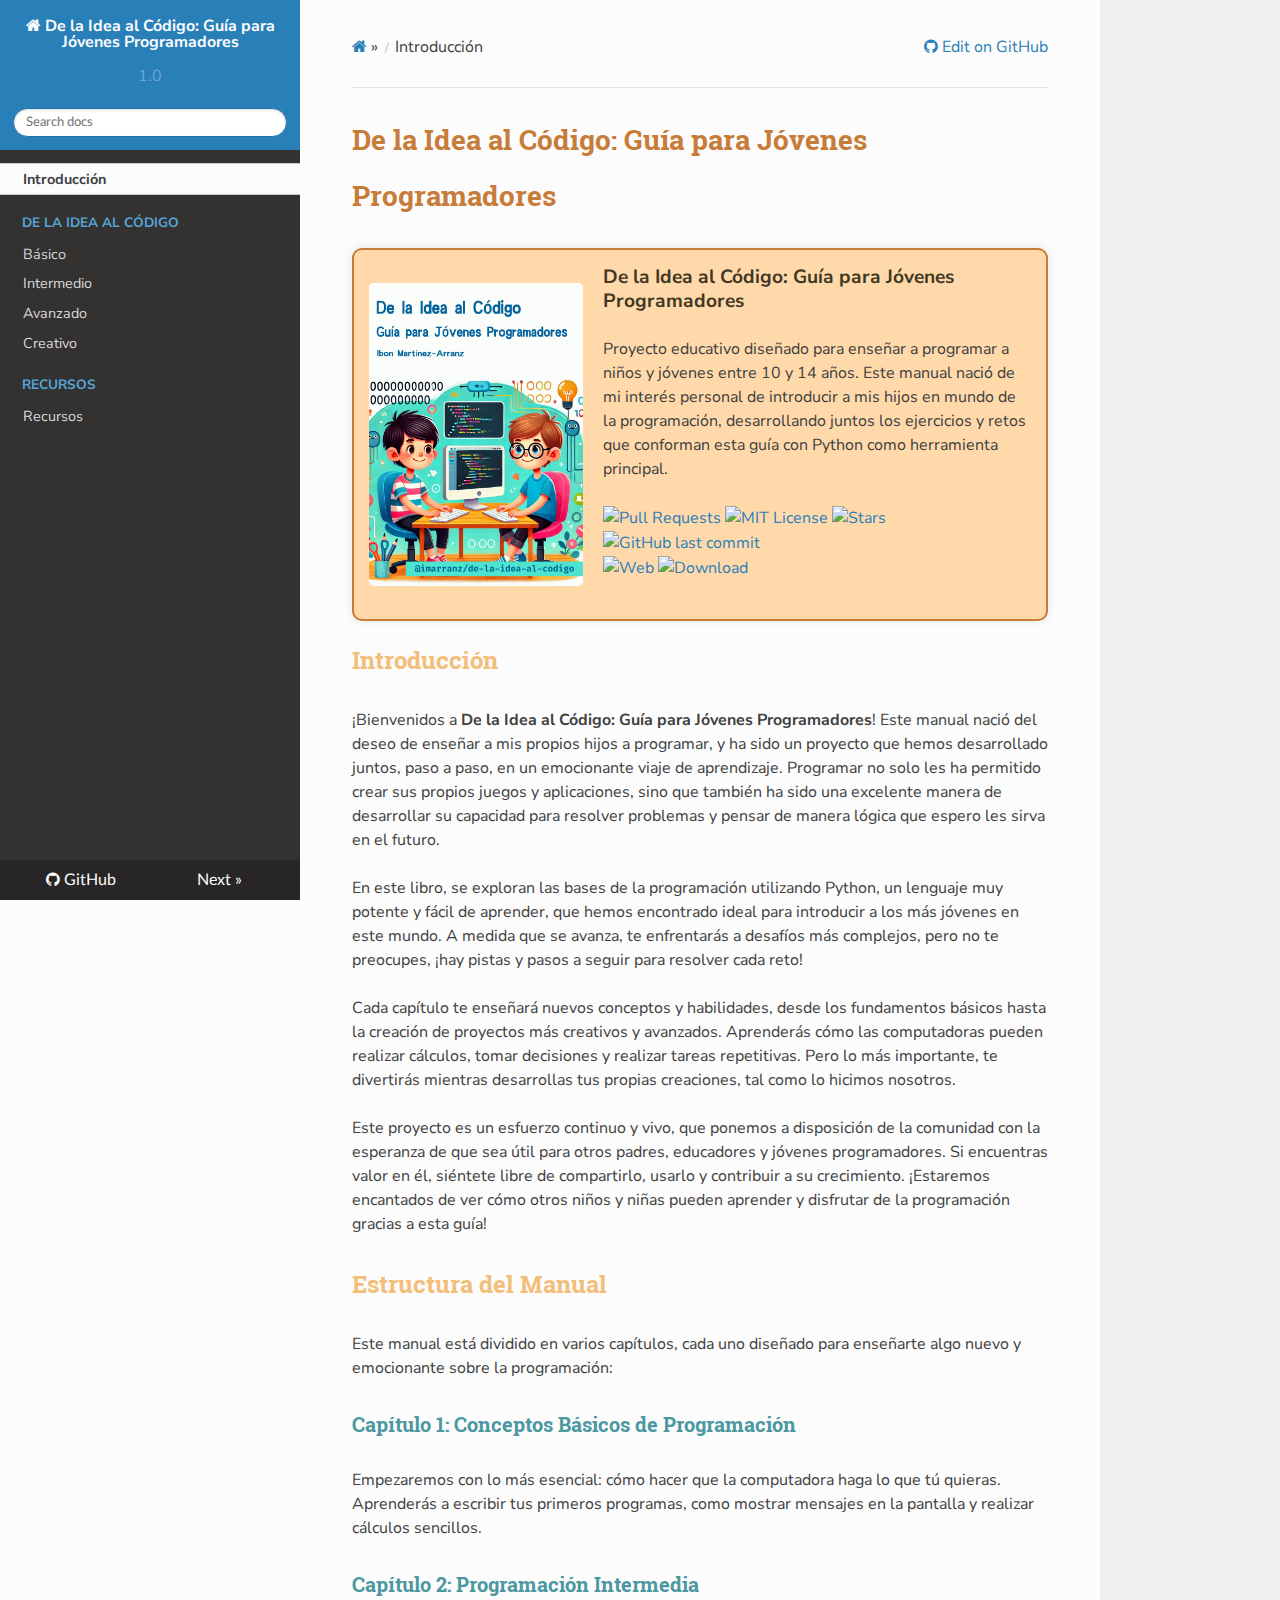
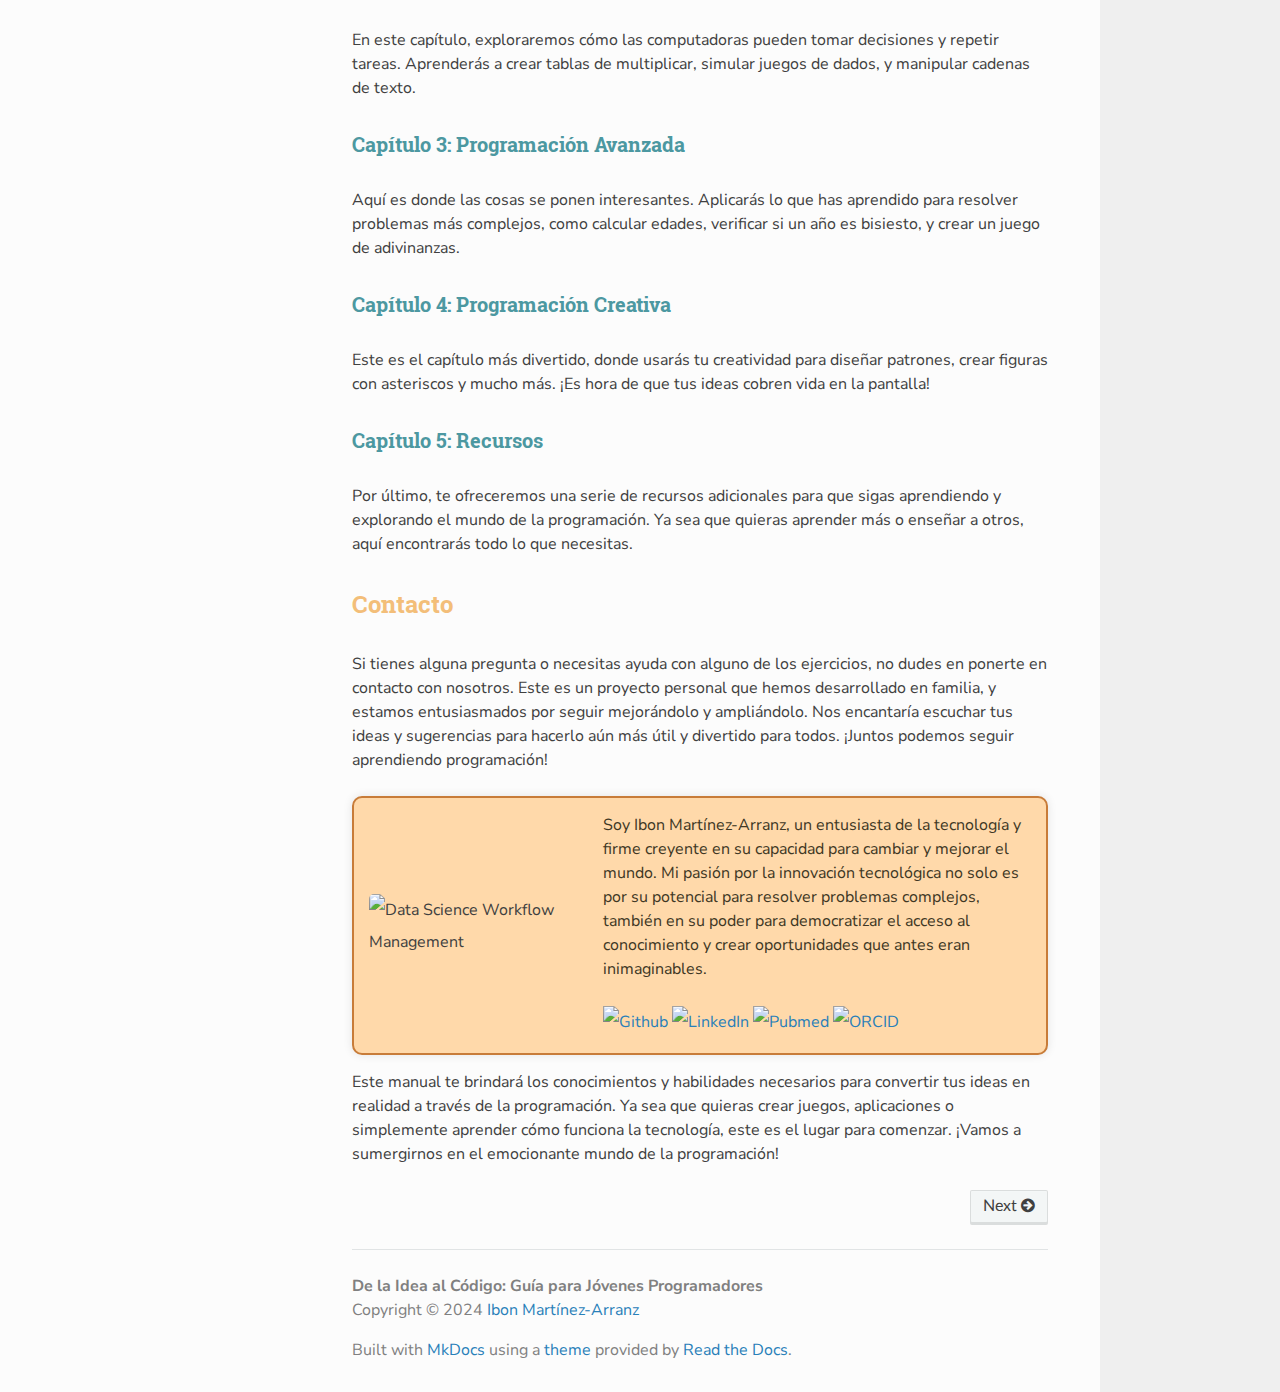
==== commit 3e0f8c9a: "Deployed 85b20d2 with MkDocs version: 1.5.2" ====
--- a/index.html
+++ b/index.html
@@ -97,8 +97,8 @@
             <img src="images/de-la-idea-al-codigo-cover.png" alt="De la Idea al Código: Guía para Jóvenes Programadores" />
         </div>
         <div class="cover-text">
-            <p style="color: #403724; font-size: 1.2rem;"><b>De la Idea al Código</b></p>
-            <p>Proyecto educativo diseñado para enseñar a programar a niños y jóvenes entre 10 y 14 años. Este manual nació del deseo de introducir a mis hijos en mundo de la programación, desarrollando juntos los ejercicios y retos que conforman esta guía con Python como herramienta principal.</p>
+            <p style="color: #403724; font-size: 1.2rem;"><b>De la Idea al Código: Guía para Jóvenes Programadores</b></p>
+            <p>Proyecto educativo diseñado para enseñar a programar a niños y jóvenes entre 10 y 14 años. Este manual nació de mi interés personal de introducir a mis hijos en mundo de la programación, desarrollando juntos los ejercicios y retos que conforman esta guía con Python como herramienta principal.</p>
             <p align="left">
             <a href="https://github.com/imarranz/de-la-idea-al-codigo/pulls">
                 <img src="https://img.shields.io/badge/PRs-welcome-brightgreen.svg?longCache=true" alt="Pull Requests">
@@ -123,31 +123,21 @@
 </div>
 
 <h2 id="introduccion">Introducción<a class="headerlink" href="#introduccion" title="Permanent link">#</a></h2>
-<p>¡Bienvenidos a "De la idea al código: guía para jóvenes programadores"! Este manual nació del deseo de enseñar a mis propios hijos a programar, y ha sido un proyecto que hemos desarrollado juntos, paso a paso, en un emocionante viaje de aprendizaje. Programar no solo les ha permitido crear sus propios juegos y aplicaciones, sino que también ha sido una excelente manera de desarrollar su capacidad para resolver problemas y pensar de manera lógica.</p>
-<p>En este libro, exploraremos las bases de la programación utilizando Python, un lenguaje muy potente y fácil de aprender, que hemos encontrado ideal para introducir a los más jóvenes en este mundo. A medida que avances, te enfrentarás a desafíos más complejos, pero no te preocupes, ¡estaremos contigo en cada paso del camino, tal como lo hemos estado con nuestros hijos!</p>
+<p>¡Bienvenidos a <strong>De la Idea al Código: Guía para Jóvenes Programadores</strong>! Este manual nació del deseo de enseñar a mis propios hijos a programar, y ha sido un proyecto que hemos desarrollado juntos, paso a paso, en un emocionante viaje de aprendizaje. Programar no solo les ha permitido crear sus propios juegos y aplicaciones, sino que también ha sido una excelente manera de desarrollar su capacidad para resolver problemas y pensar de manera lógica que espero les sirva en el futuro.</p>
+<p>En este libro, se exploran las bases de la programación utilizando Python, un lenguaje muy potente y fácil de aprender, que hemos encontrado ideal para introducir a los más jóvenes en este mundo. A medida que se avanza, te enfrentarás a desafíos más complejos, pero no te preocupes, ¡hay pistas y pasos a seguir para resolver cada reto!</p>
 <p>Cada capítulo te enseñará nuevos conceptos y habilidades, desde los fundamentos básicos hasta la creación de proyectos más creativos y avanzados. Aprenderás cómo las computadoras pueden realizar cálculos, tomar decisiones y realizar tareas repetitivas. Pero lo más importante, te divertirás mientras desarrollas tus propias creaciones, tal como lo hicimos nosotros.</p>
-<p>Este proyecto es un esfuerzo continuo y vivo, que ponemos a disposición de la comunidad con la esperanza de que sea útil para otros padres, educadores y jóvenes programadores. Si encuentras valor en él, siéntete libre de compartirlo, usarlo y contribuir a su crecimiento. ¡Estamos emocionados de ver cómo más niños pueden aprender y disfrutar de la programación gracias a esta guía!</p>
+<p>Este proyecto es un esfuerzo continuo y vivo, que ponemos a disposición de la comunidad con la esperanza de que sea útil para otros padres, educadores y jóvenes programadores. Si encuentras valor en él, siéntete libre de compartirlo, usarlo y contribuir a su crecimiento. ¡Estaremos encantados de ver cómo otros niños y niñas pueden aprender y disfrutar de la programación gracias a esta guía!</p>
 <h2 id="estructura_del_manual">Estructura del Manual<a class="headerlink" href="#estructura_del_manual" title="Permanent link">#</a></h2>
 <p>Este manual está dividido en varios capítulos, cada uno diseñado para enseñarte algo nuevo y emocionante sobre la programación:</p>
-<ul>
-<li><strong>Capítulo 1: Conceptos Básicos de Programación</strong></li>
-</ul>
+<h3 id="capitulo_1_conceptos_basicos_de_programacion">Capítulo 1: Conceptos Básicos de Programación<a class="headerlink" href="#capitulo_1_conceptos_basicos_de_programacion" title="Permanent link">#</a></h3>
 <p>Empezaremos con lo más esencial: cómo hacer que la computadora haga lo que tú quieras. Aprenderás a escribir tus primeros programas, como mostrar mensajes en la pantalla y realizar cálculos sencillos.</p>
-<ul>
-<li><strong>Capítulo 2: Programación Intermedia</strong></li>
-</ul>
+<h3 id="capitulo_2_programacion_intermedia">Capítulo 2: Programación Intermedia<a class="headerlink" href="#capitulo_2_programacion_intermedia" title="Permanent link">#</a></h3>
 <p>En este capítulo, exploraremos cómo las computadoras pueden tomar decisiones y repetir tareas. Aprenderás a crear tablas de multiplicar, simular juegos de dados, y manipular cadenas de texto.</p>
-<ul>
-<li><strong>Capítulo 3: Programación Avanzada</strong></li>
-</ul>
+<h3 id="capitulo_3_programacion_avanzada">Capítulo 3: Programación Avanzada<a class="headerlink" href="#capitulo_3_programacion_avanzada" title="Permanent link">#</a></h3>
 <p>Aquí es donde las cosas se ponen interesantes. Aplicarás lo que has aprendido para resolver problemas más complejos, como calcular edades, verificar si un año es bisiesto, y crear un juego de adivinanzas.</p>
-<ul>
-<li><strong>Capítulo 4: Programación Creativa</strong></li>
-</ul>
+<h3 id="capitulo_4_programacion_creativa">Capítulo 4: Programación Creativa<a class="headerlink" href="#capitulo_4_programacion_creativa" title="Permanent link">#</a></h3>
 <p>Este es el capítulo más divertido, donde usarás tu creatividad para diseñar patrones, crear figuras con asteriscos y mucho más. ¡Es hora de que tus ideas cobren vida en la pantalla!</p>
-<ul>
-<li><strong>Capítulo 5: Recursos</strong></li>
-</ul>
+<h3 id="capitulo_5_recursos">Capítulo 5: Recursos<a class="headerlink" href="#capitulo_5_recursos" title="Permanent link">#</a></h3>
 <p>Por último, te ofreceremos una serie de recursos adicionales para que sigas aprendiendo y explorando el mundo de la programación. Ya sea que quieras aprender más o enseñar a otros, aquí encontrarás todo lo que necesitas.</p>
 <h2 id="contacto">Contacto<a class="headerlink" href="#contacto" title="Permanent link">#</a></h2>
 <p>Si tienes alguna pregunta o necesitas ayuda con alguno de los ejercicios, no dudes en ponerte en contacto con nosotros. Este es un proyecto personal que hemos desarrollado en familia, y estamos entusiasmados por seguir mejorándolo y ampliándolo. Nos encantaría escuchar tus ideas y sugerencias para hacerlo aún más útil y divertido para todos. ¡Juntos podemos seguir aprendiendo programación!</p>
@@ -229,5 +219,5 @@
 
 <!--
 MkDocs version : 1.5.2
-Build Date UTC : 2024-08-28 12:22:52.993693+00:00
+Build Date UTC : 2024-08-29 06:06:44.548255+00:00
 -->
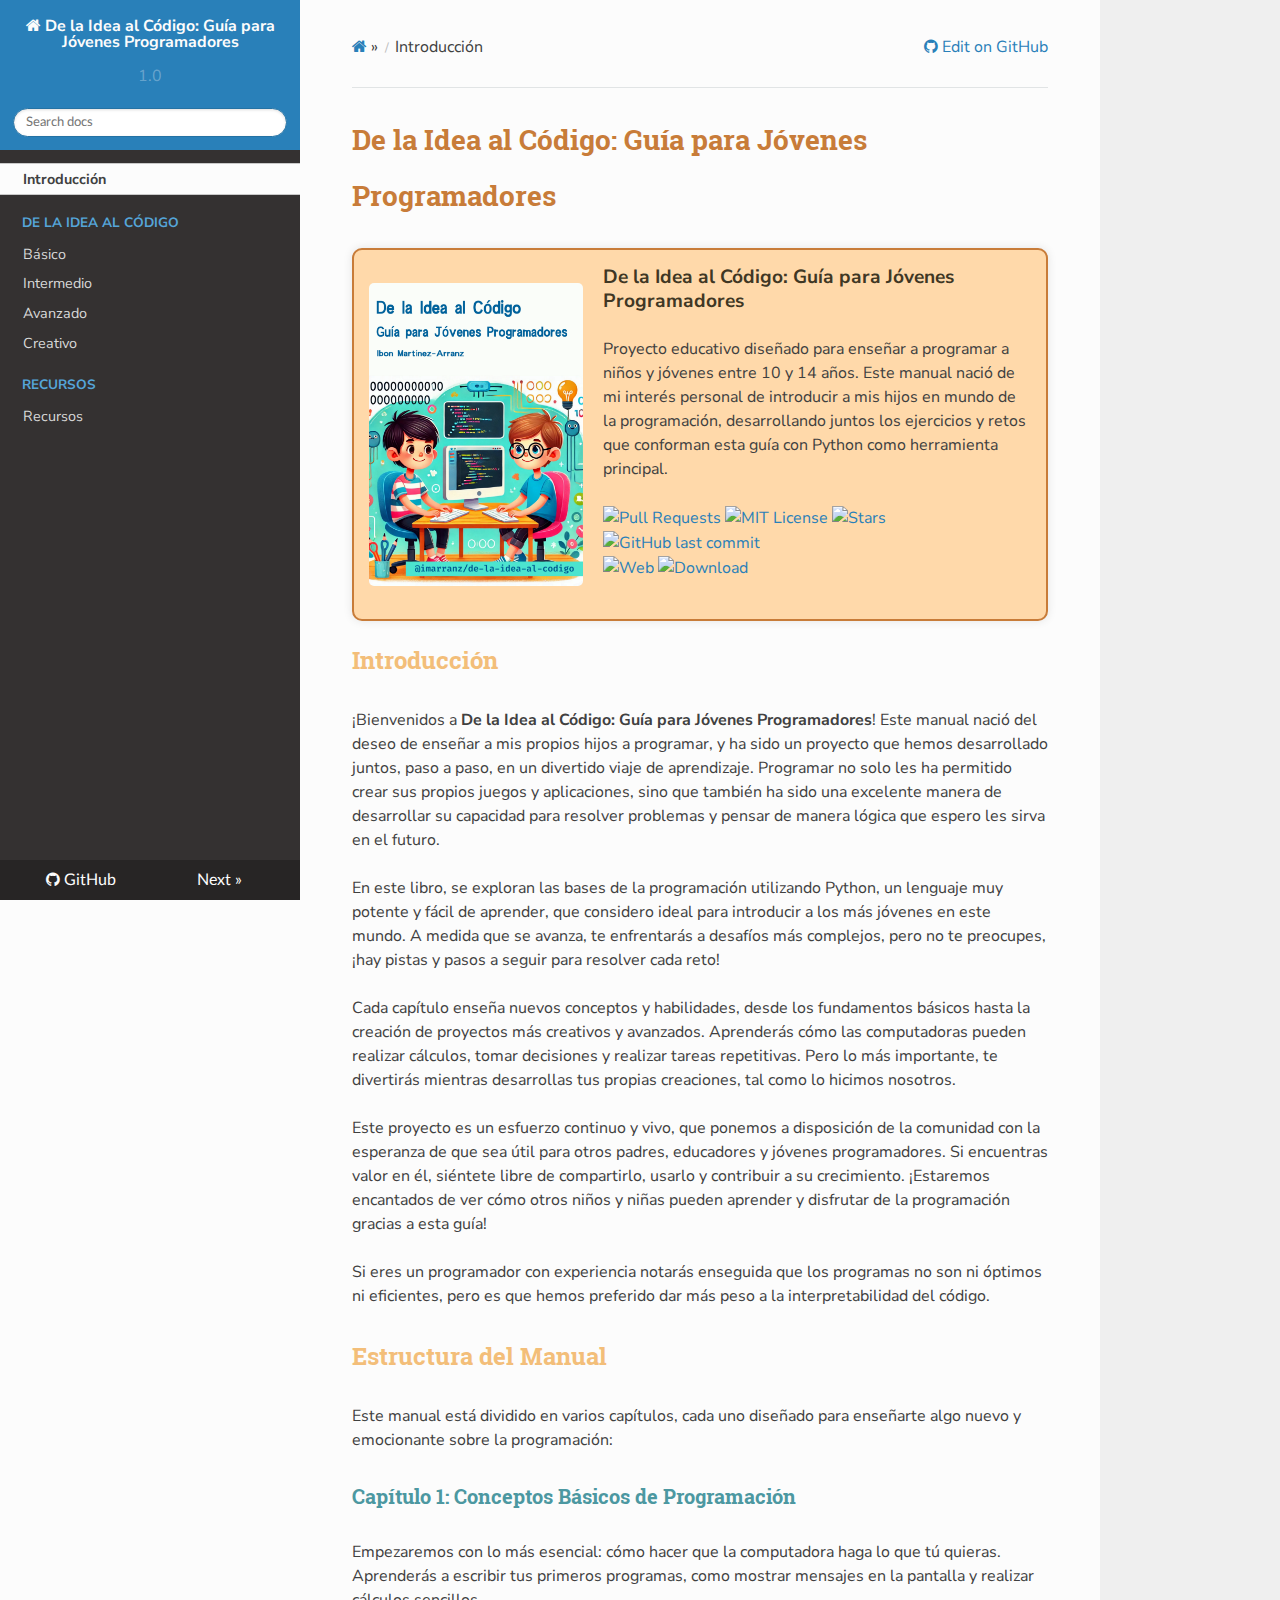
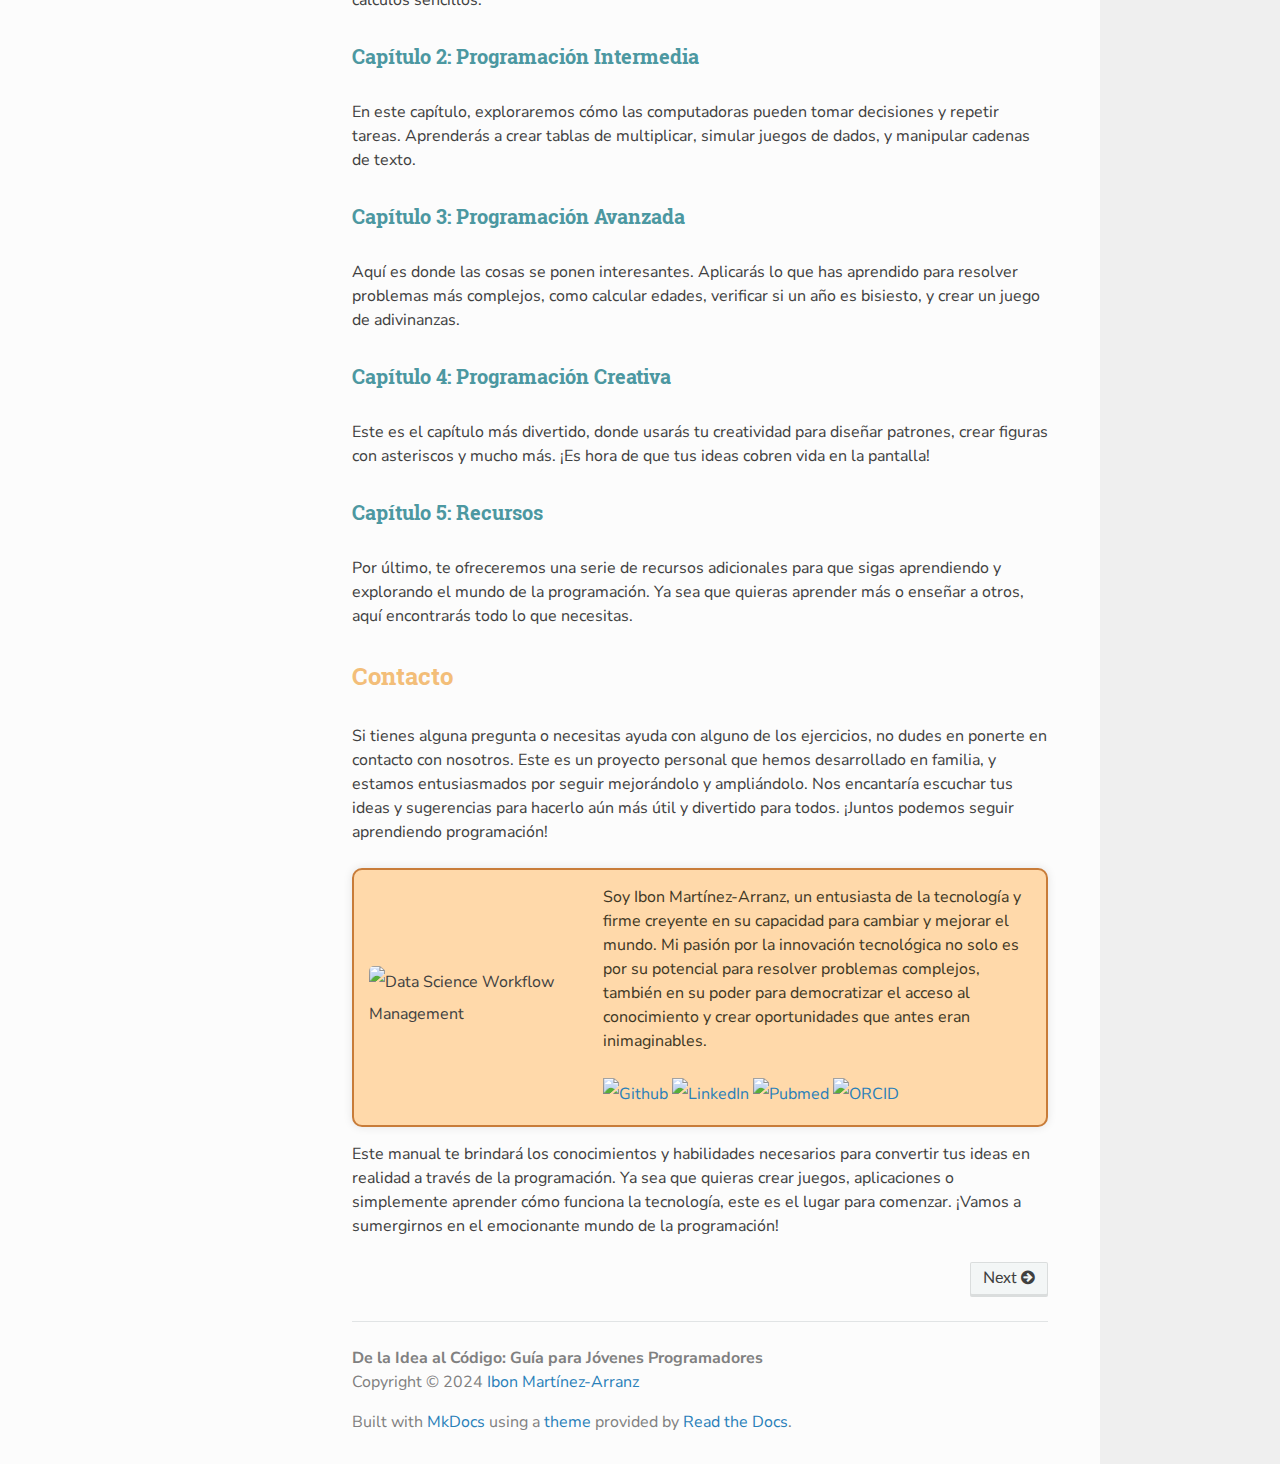
==== commit a14a0840: "Deployed 85b20d2 with MkDocs version: 1.5.2" ====
--- a/index.html
+++ b/index.html
@@ -114,7 +114,7 @@
             <a href="https://imarranz.github.io/de-la-idea-al-codigo/">
                 <img src="https://img.shields.io/website?url=https%3A%2F%2Fimarranz.github.io%2Fde-la-idea-al-codigo%2F&up_message=De%20la%20Idea%20al%20C%C3%B3digo" alt="Web"/>
             </a>
-            <a href="https://drive.google.com/file/d/1BLvfWtKyP23keRZl1EnvCpXd_eIZd3rE/view?usp=drive_link">
+            <a href="https://drive.google.com/file/d/1RfJuhj5n8FH9NDat_qjMiBo2XB1fAzDe/view?usp=drive_link">
                 <img src="https://img.shields.io/badge/Google%20Drive-4285F4?logo=googledrive&logoColor=fff" alt="Download"/>
             </a>
             </p>
@@ -123,10 +123,11 @@
 </div>
 
 <h2 id="introduccion">Introducción<a class="headerlink" href="#introduccion" title="Permanent link">#</a></h2>
-<p>¡Bienvenidos a <strong>De la Idea al Código: Guía para Jóvenes Programadores</strong>! Este manual nació del deseo de enseñar a mis propios hijos a programar, y ha sido un proyecto que hemos desarrollado juntos, paso a paso, en un emocionante viaje de aprendizaje. Programar no solo les ha permitido crear sus propios juegos y aplicaciones, sino que también ha sido una excelente manera de desarrollar su capacidad para resolver problemas y pensar de manera lógica que espero les sirva en el futuro.</p>
-<p>En este libro, se exploran las bases de la programación utilizando Python, un lenguaje muy potente y fácil de aprender, que hemos encontrado ideal para introducir a los más jóvenes en este mundo. A medida que se avanza, te enfrentarás a desafíos más complejos, pero no te preocupes, ¡hay pistas y pasos a seguir para resolver cada reto!</p>
-<p>Cada capítulo te enseñará nuevos conceptos y habilidades, desde los fundamentos básicos hasta la creación de proyectos más creativos y avanzados. Aprenderás cómo las computadoras pueden realizar cálculos, tomar decisiones y realizar tareas repetitivas. Pero lo más importante, te divertirás mientras desarrollas tus propias creaciones, tal como lo hicimos nosotros.</p>
+<p>¡Bienvenidos a <strong>De la Idea al Código: Guía para Jóvenes Programadores</strong>! Este manual nació del deseo de enseñar a mis propios hijos a programar, y ha sido un proyecto que hemos desarrollado juntos, paso a paso, en un divertido viaje de aprendizaje. Programar no solo les ha permitido crear sus propios juegos y aplicaciones, sino que también ha sido una excelente manera de desarrollar su capacidad para resolver problemas y pensar de manera lógica que espero les sirva en el futuro.</p>
+<p>En este libro, se exploran las bases de la programación utilizando Python, un lenguaje muy potente y fácil de aprender, que considero ideal para introducir a los más jóvenes en este mundo. A medida que se avanza, te enfrentarás a desafíos más complejos, pero no te preocupes, ¡hay pistas y pasos a seguir para resolver cada reto!</p>
+<p>Cada capítulo enseña nuevos conceptos y habilidades, desde los fundamentos básicos hasta la creación de proyectos más creativos y avanzados. Aprenderás cómo las computadoras pueden realizar cálculos, tomar decisiones y realizar tareas repetitivas. Pero lo más importante, te divertirás mientras desarrollas tus propias creaciones, tal como lo hicimos nosotros.</p>
 <p>Este proyecto es un esfuerzo continuo y vivo, que ponemos a disposición de la comunidad con la esperanza de que sea útil para otros padres, educadores y jóvenes programadores. Si encuentras valor en él, siéntete libre de compartirlo, usarlo y contribuir a su crecimiento. ¡Estaremos encantados de ver cómo otros niños y niñas pueden aprender y disfrutar de la programación gracias a esta guía!</p>
+<p>Si eres un programador con experiencia notarás enseguida que los programas no son ni óptimos ni eficientes, pero es que hemos preferido dar más peso a la interpretabilidad del código.</p>
 <h2 id="estructura_del_manual">Estructura del Manual<a class="headerlink" href="#estructura_del_manual" title="Permanent link">#</a></h2>
 <p>Este manual está dividido en varios capítulos, cada uno diseñado para enseñarte algo nuevo y emocionante sobre la programación:</p>
 <h3 id="capitulo_1_conceptos_basicos_de_programacion">Capítulo 1: Conceptos Básicos de Programación<a class="headerlink" href="#capitulo_1_conceptos_basicos_de_programacion" title="Permanent link">#</a></h3>
@@ -219,5 +220,5 @@
 
 <!--
 MkDocs version : 1.5.2
-Build Date UTC : 2024-08-29 06:06:44.548255+00:00
+Build Date UTC : 2024-08-29 06:13:22.260730+00:00
 -->
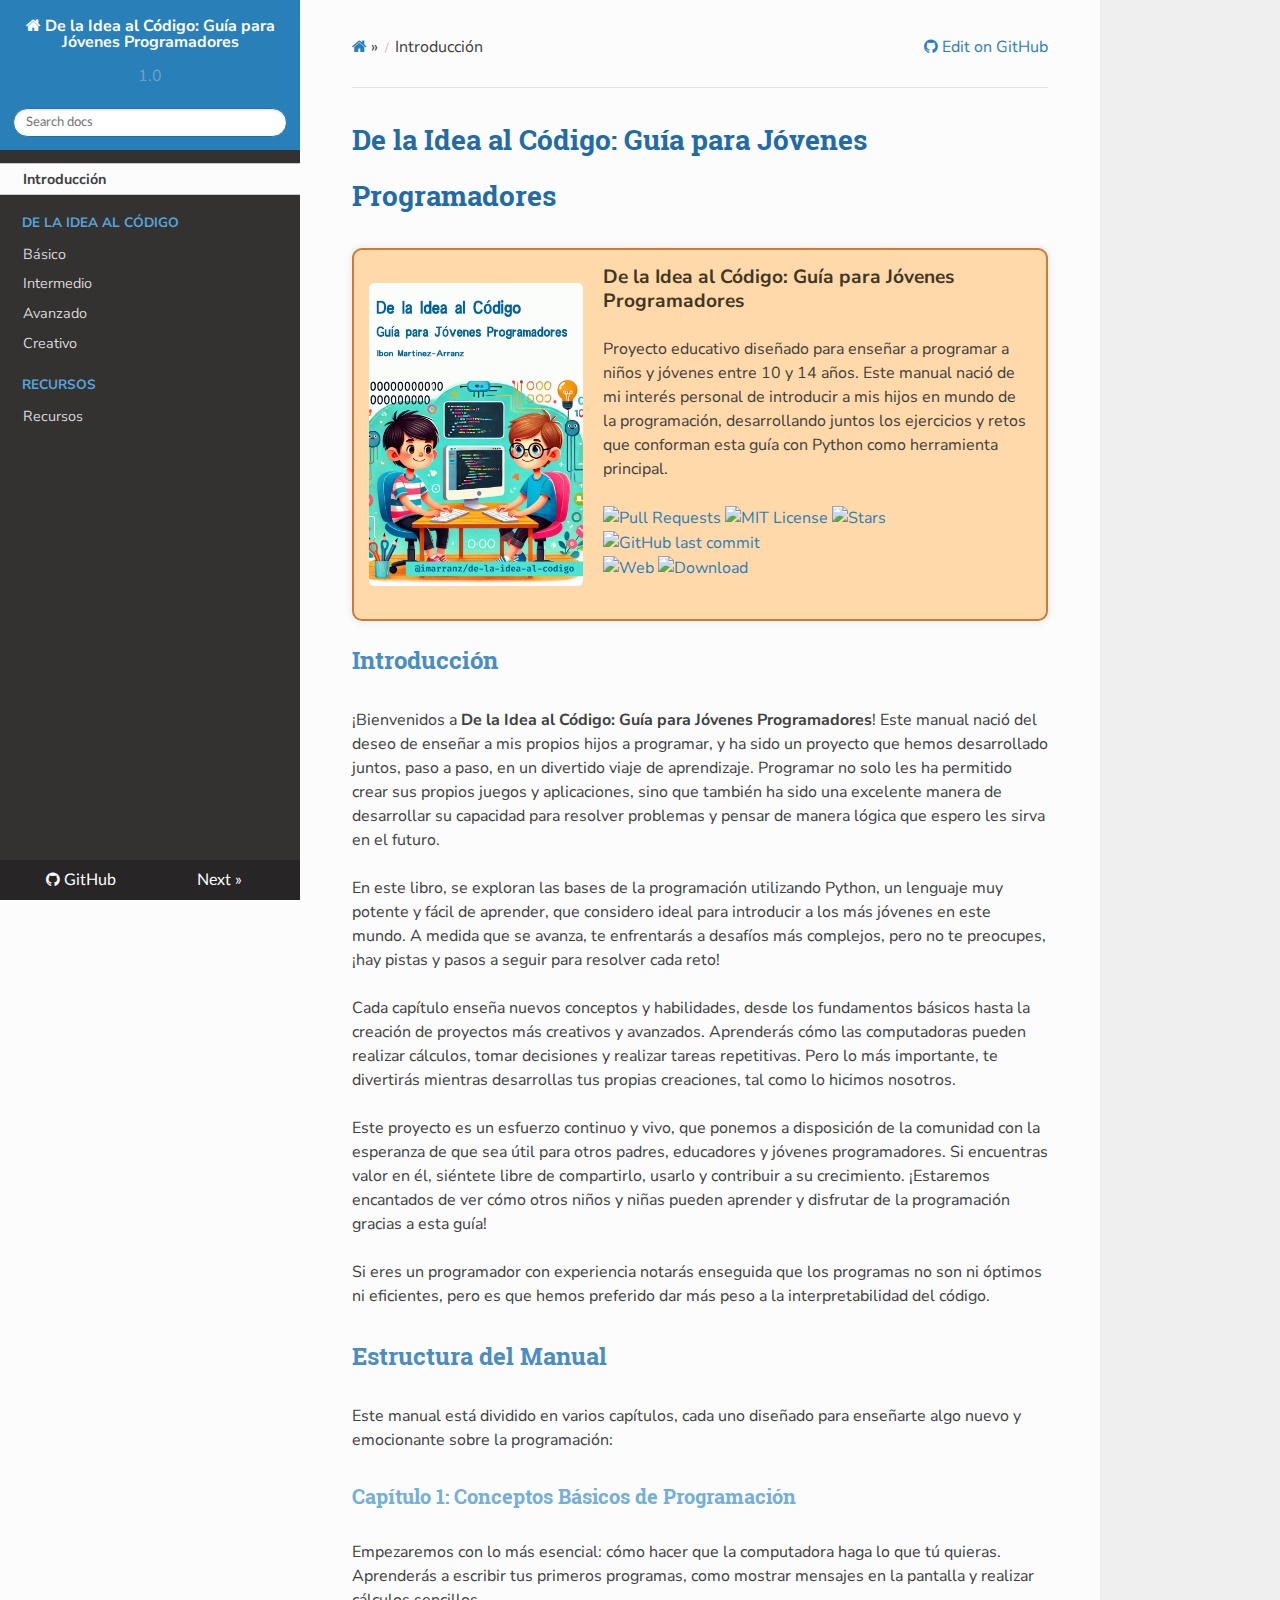
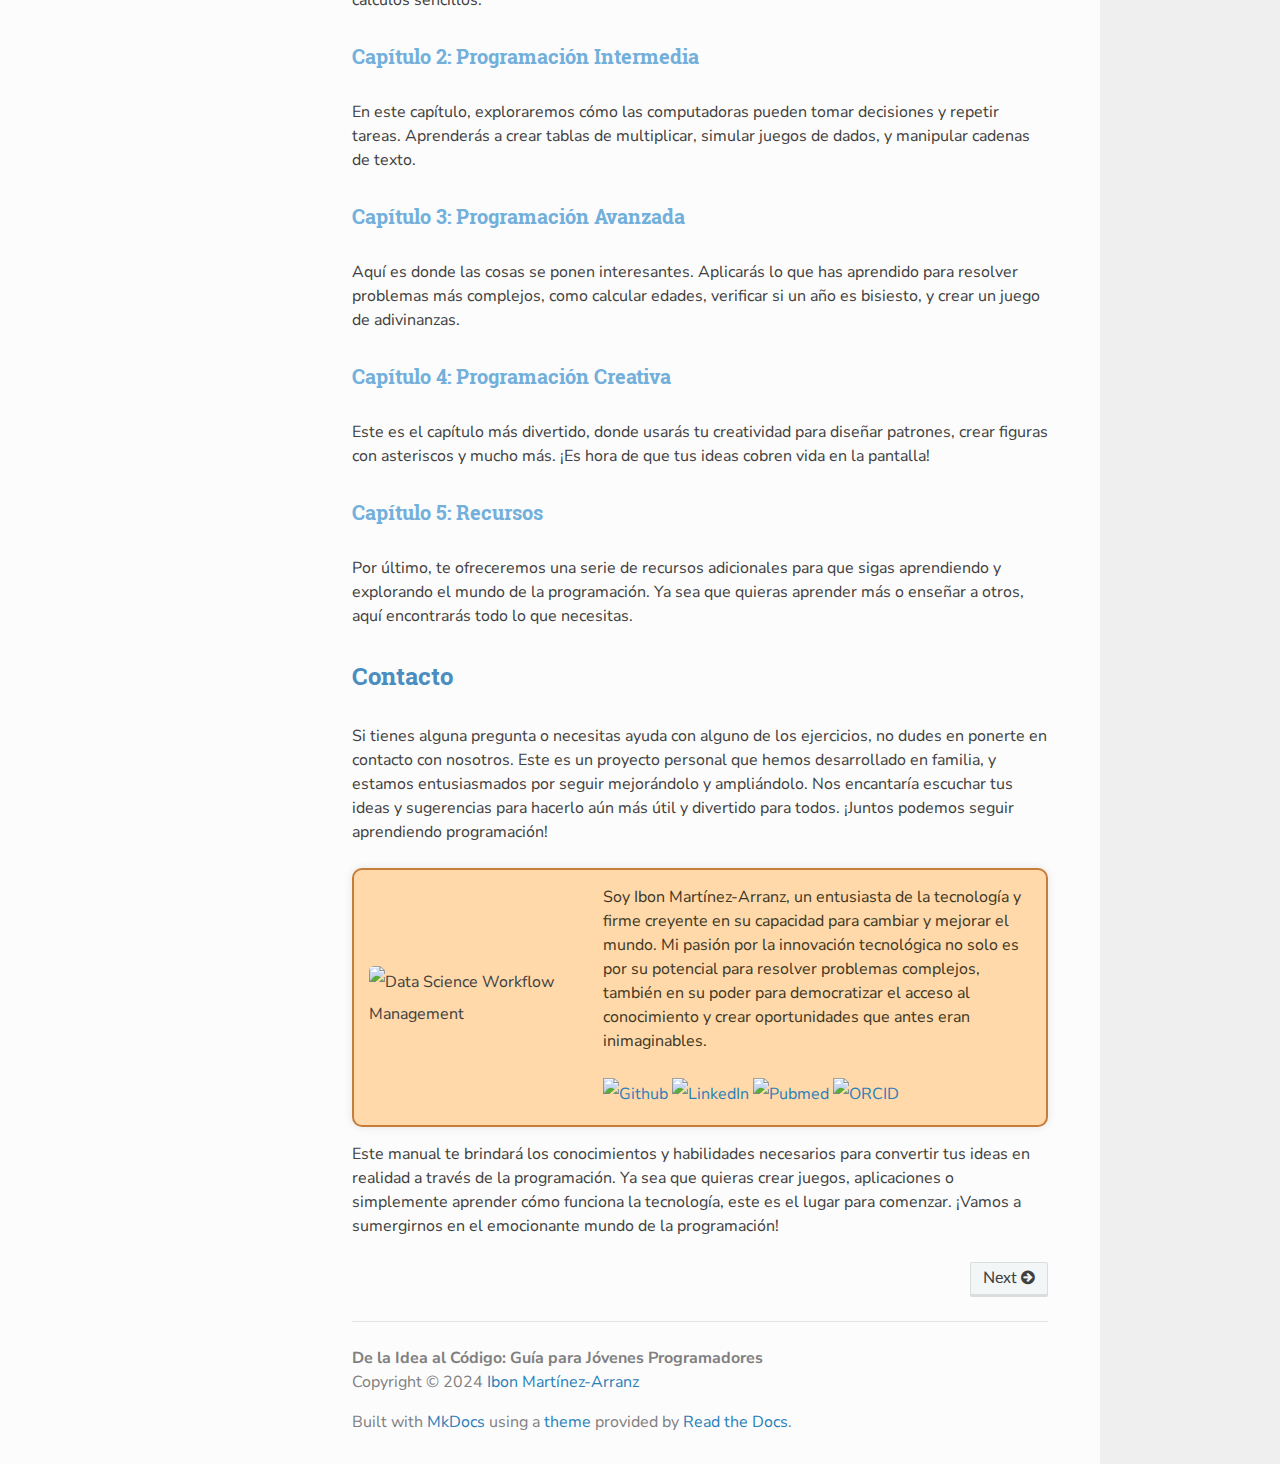
==== commit cf909a41: "Deployed 0cf02ce with MkDocs version: 1.5.2" ====
--- a/index.html
+++ b/index.html
@@ -220,5 +220,5 @@
 
 <!--
 MkDocs version : 1.5.2
-Build Date UTC : 2024-08-29 06:13:22.260730+00:00
+Build Date UTC : 2024-08-30 12:20:50.481042+00:00
 -->
--- a/css/custom.css
+++ b/css/custom.css
@@ -12,18 +12,18 @@
 }
 
 h1 {
-    color: #C87C39;
+    color: #226BA7;
 }
 h2 {
-    color: #F3BE79;
+    color: #4A8DC1;
 }
 
 h3 {
-    color: #4C98A1;
+    color: #72AFDB;
 }
 
 h4 {
-    color: #2F5C6D;
+    color: #9CD1F5;
 }
 
 /* a:link {
